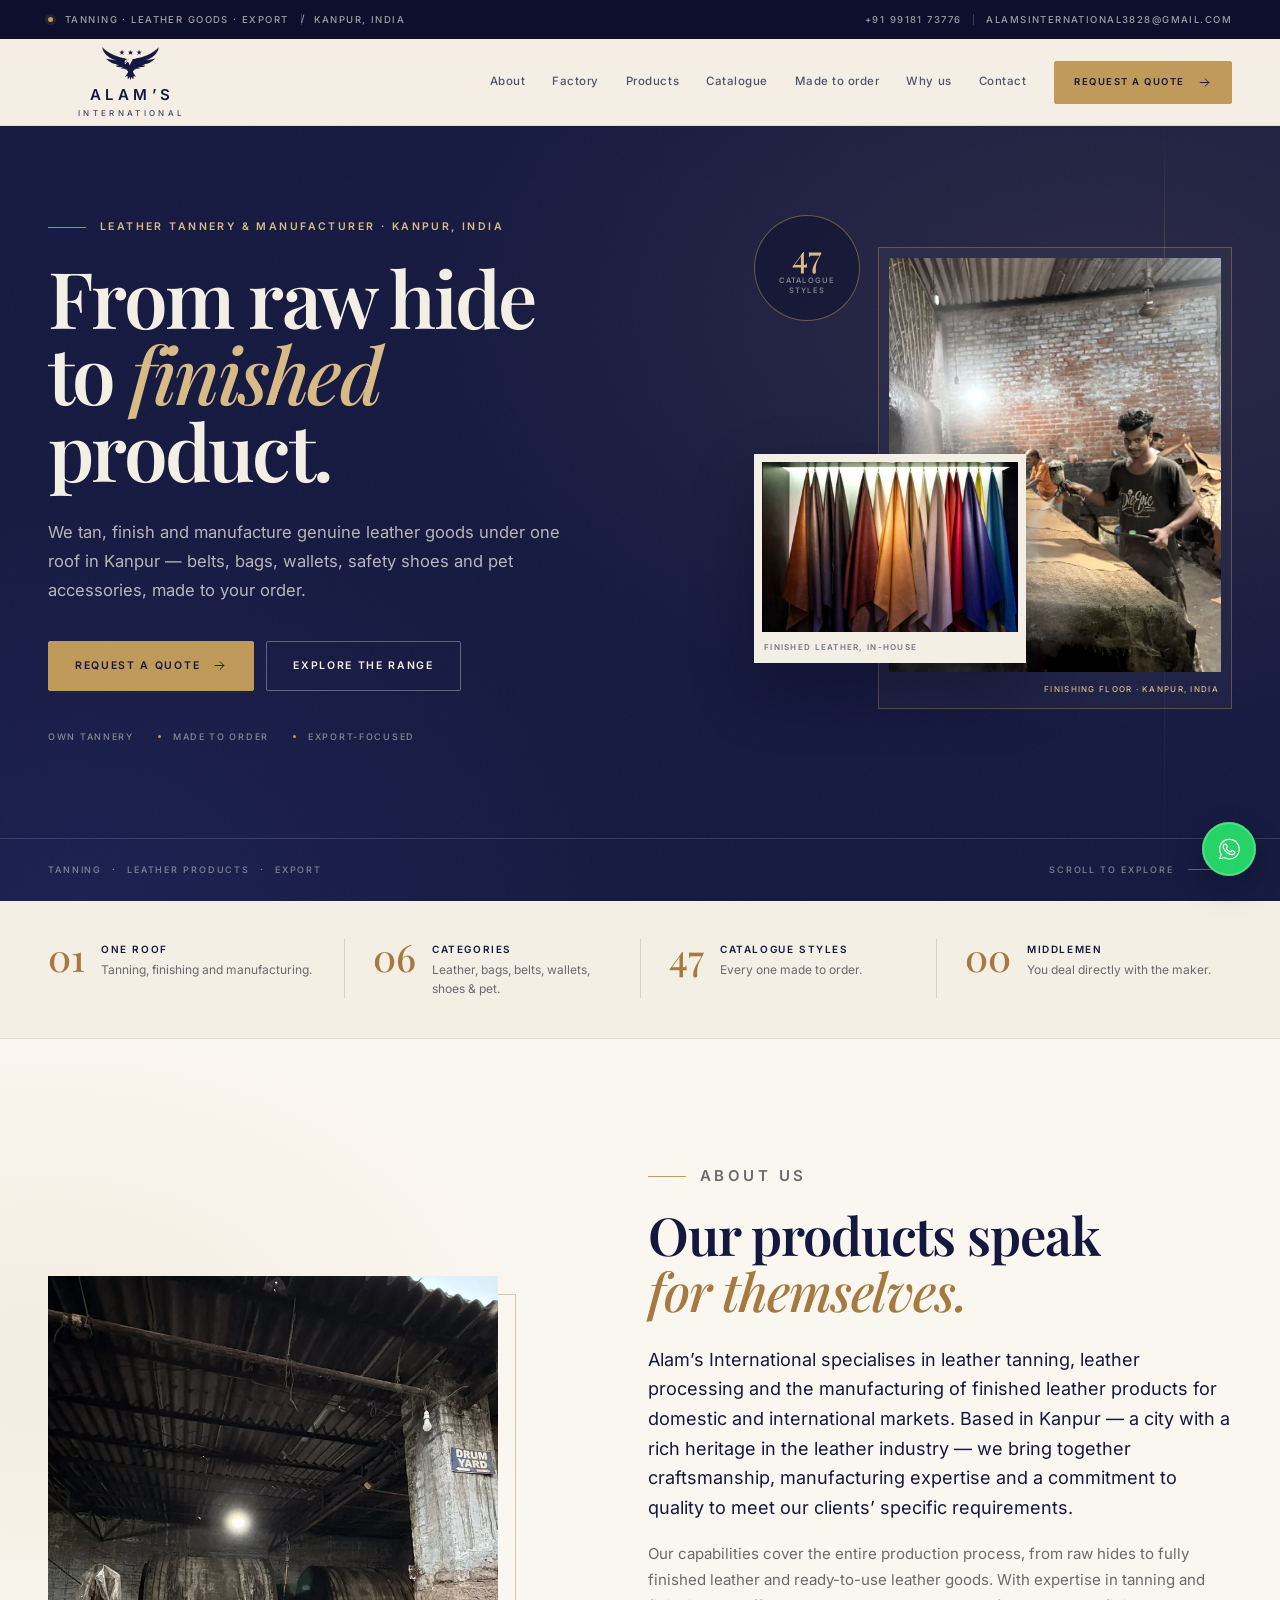
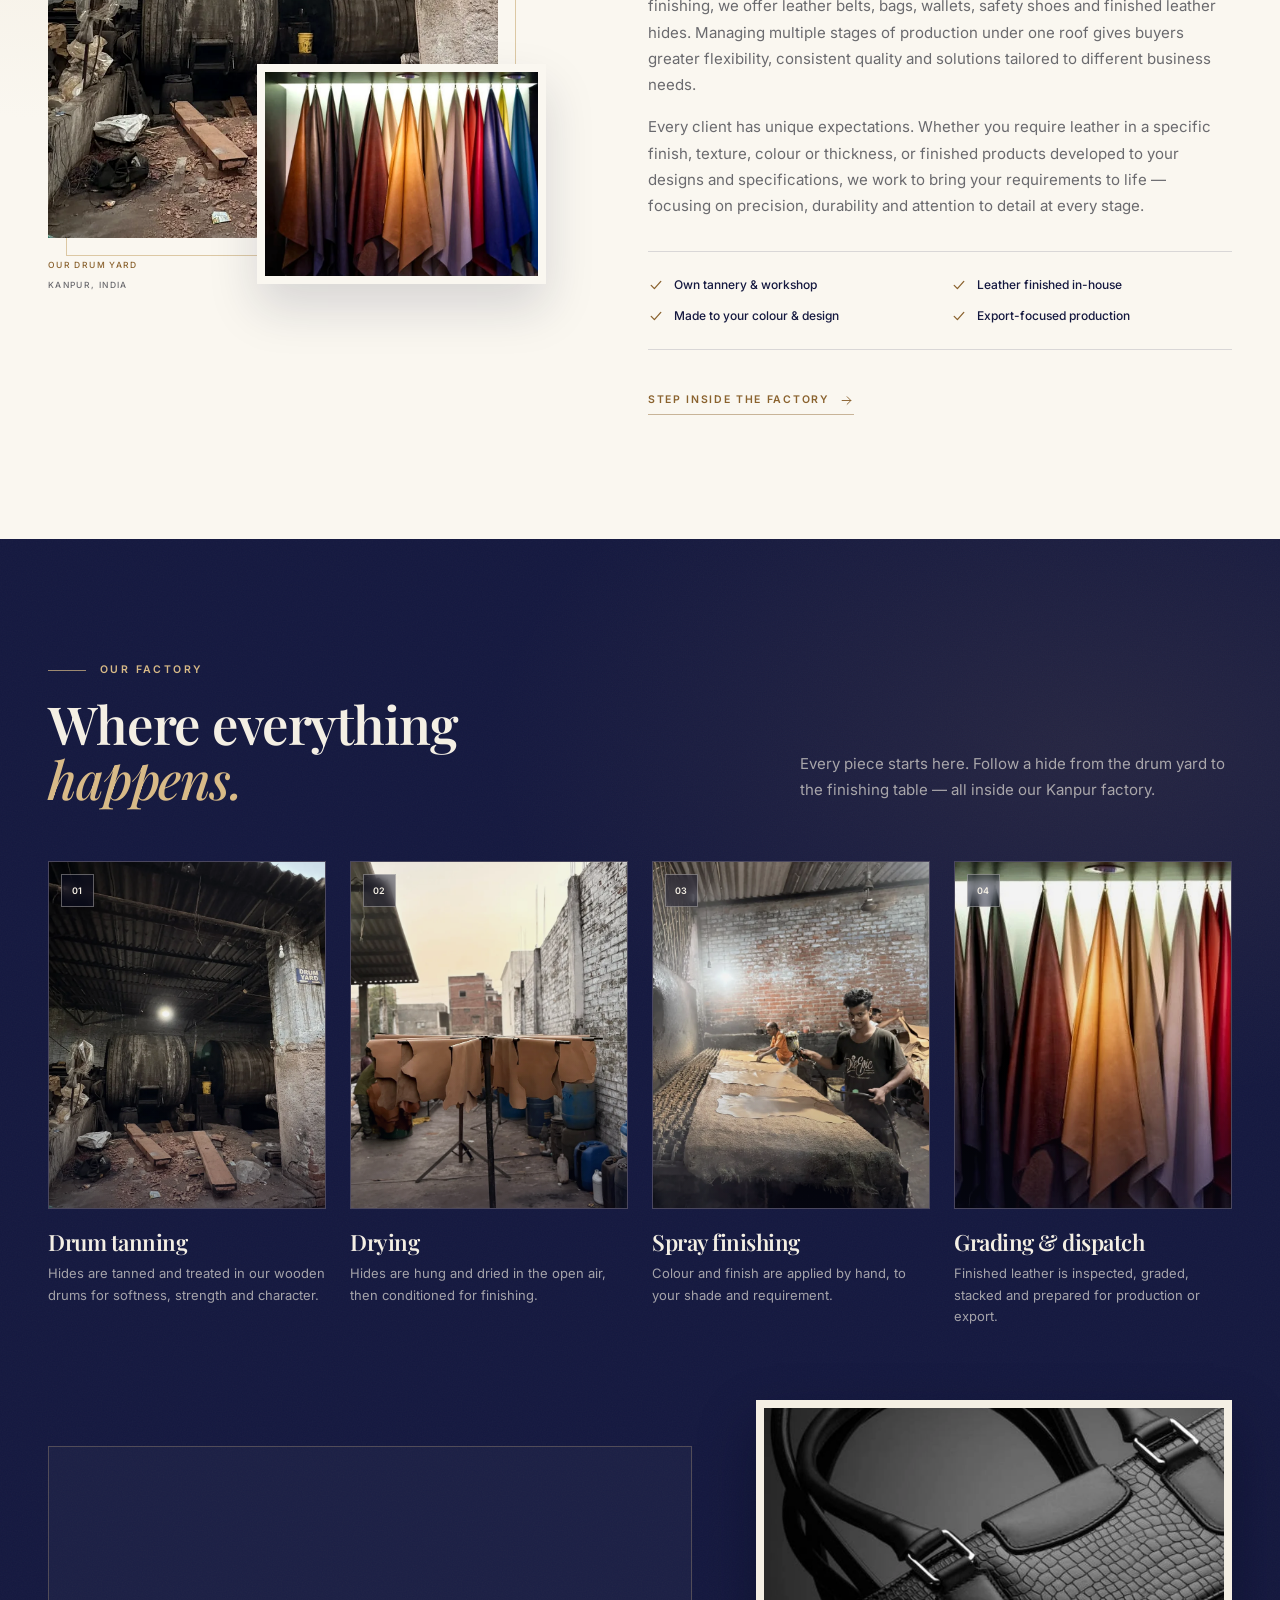
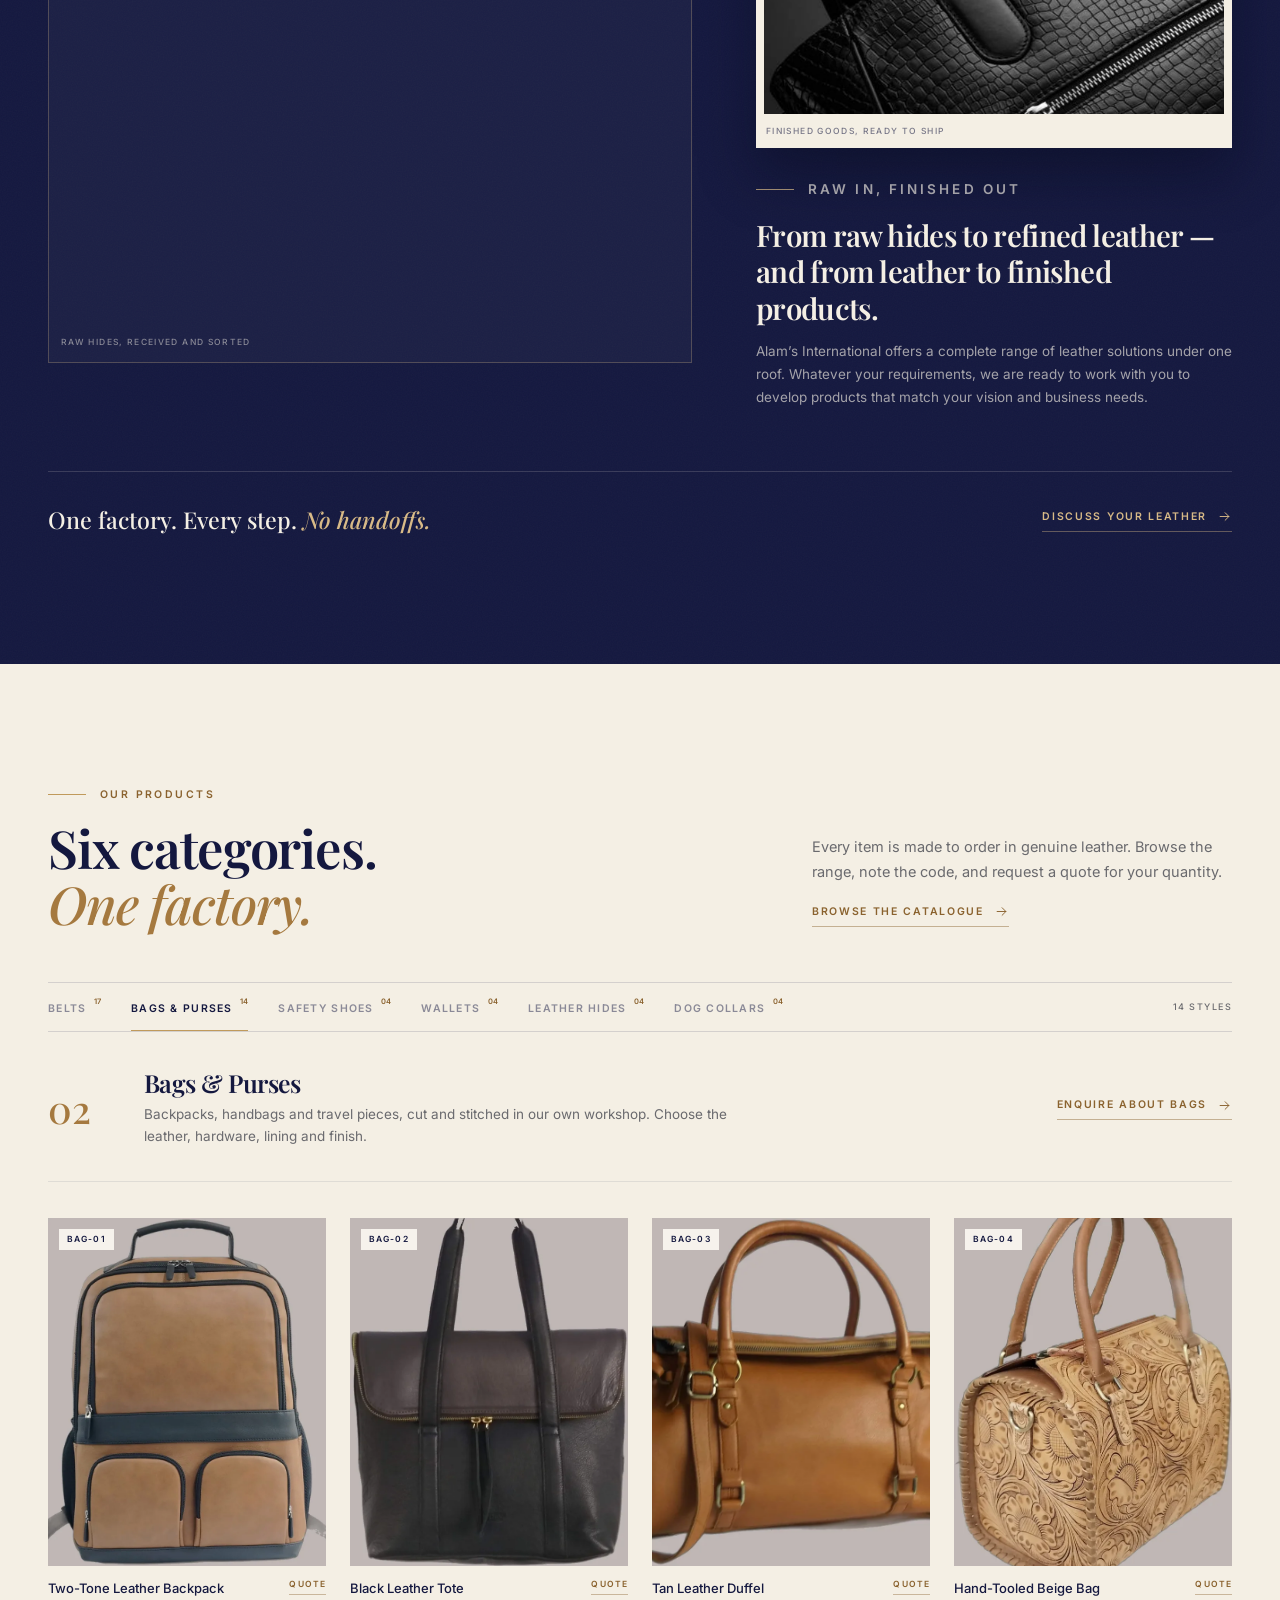
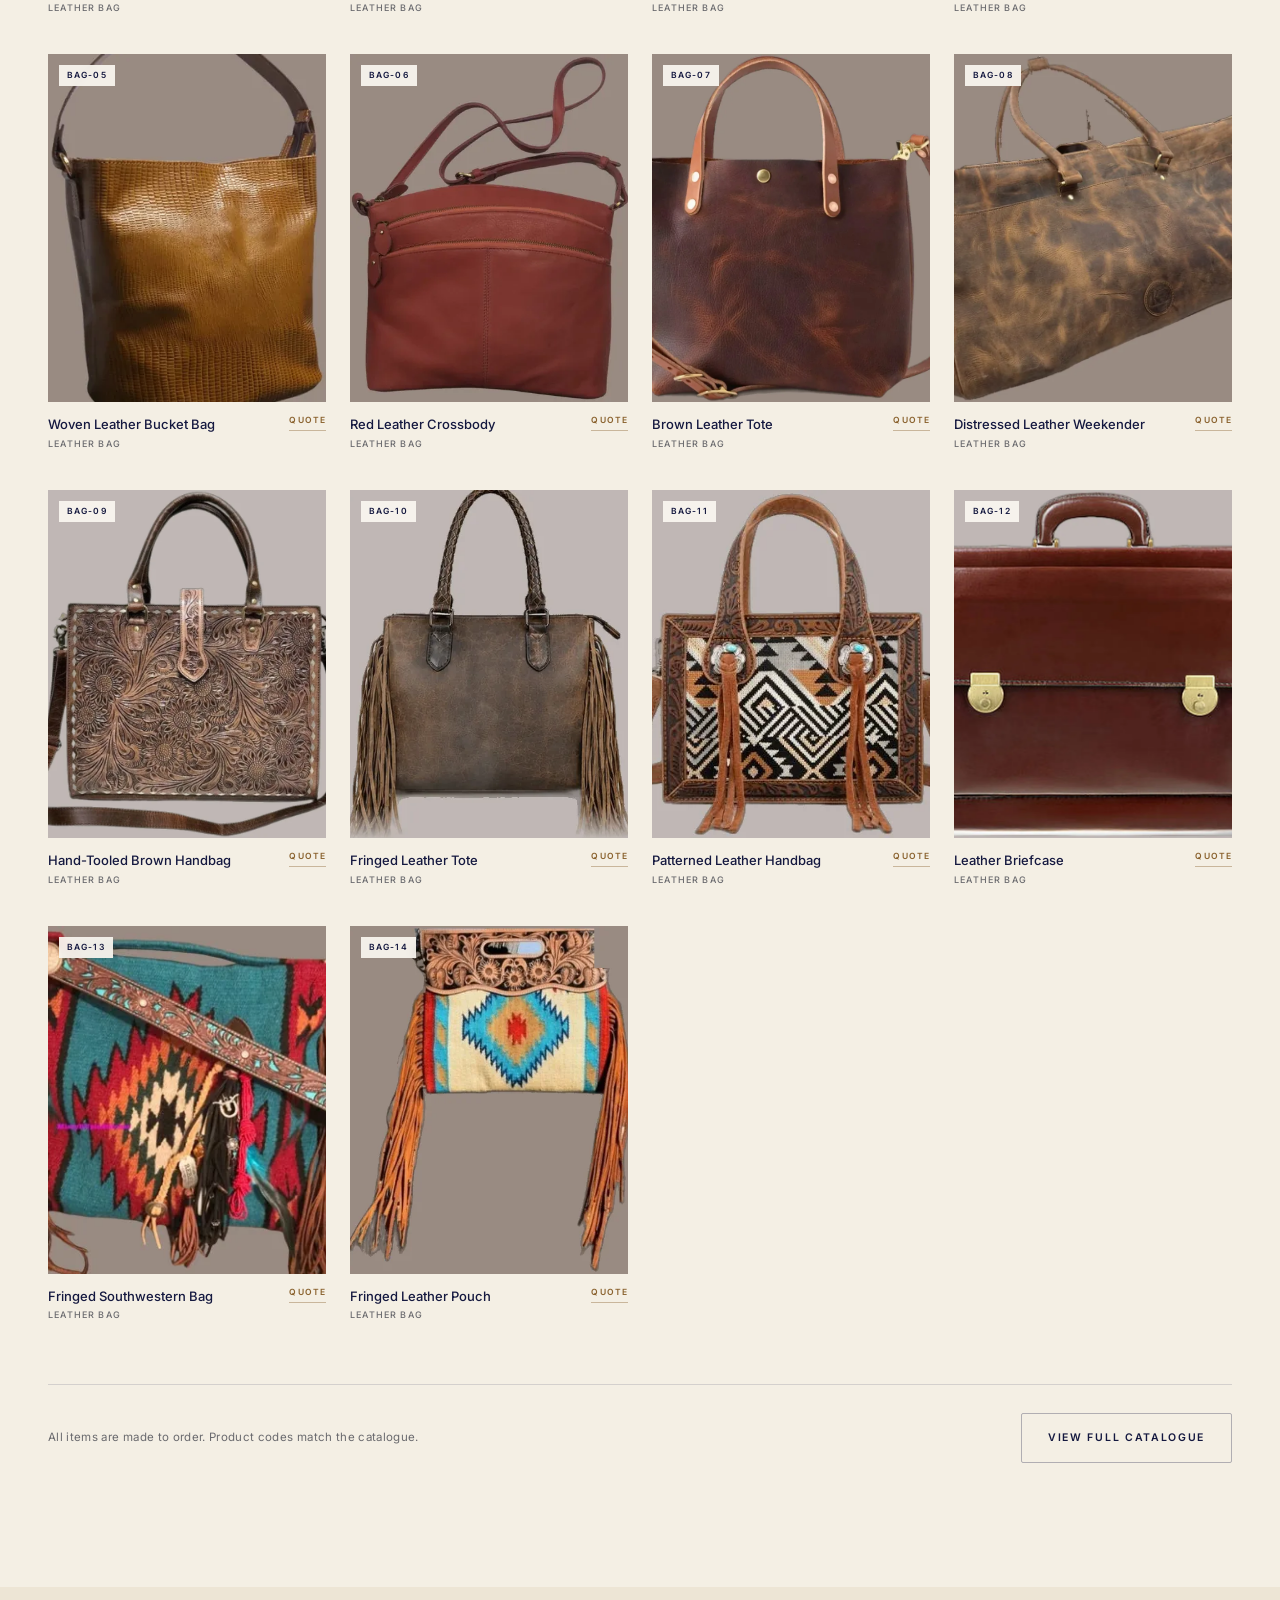
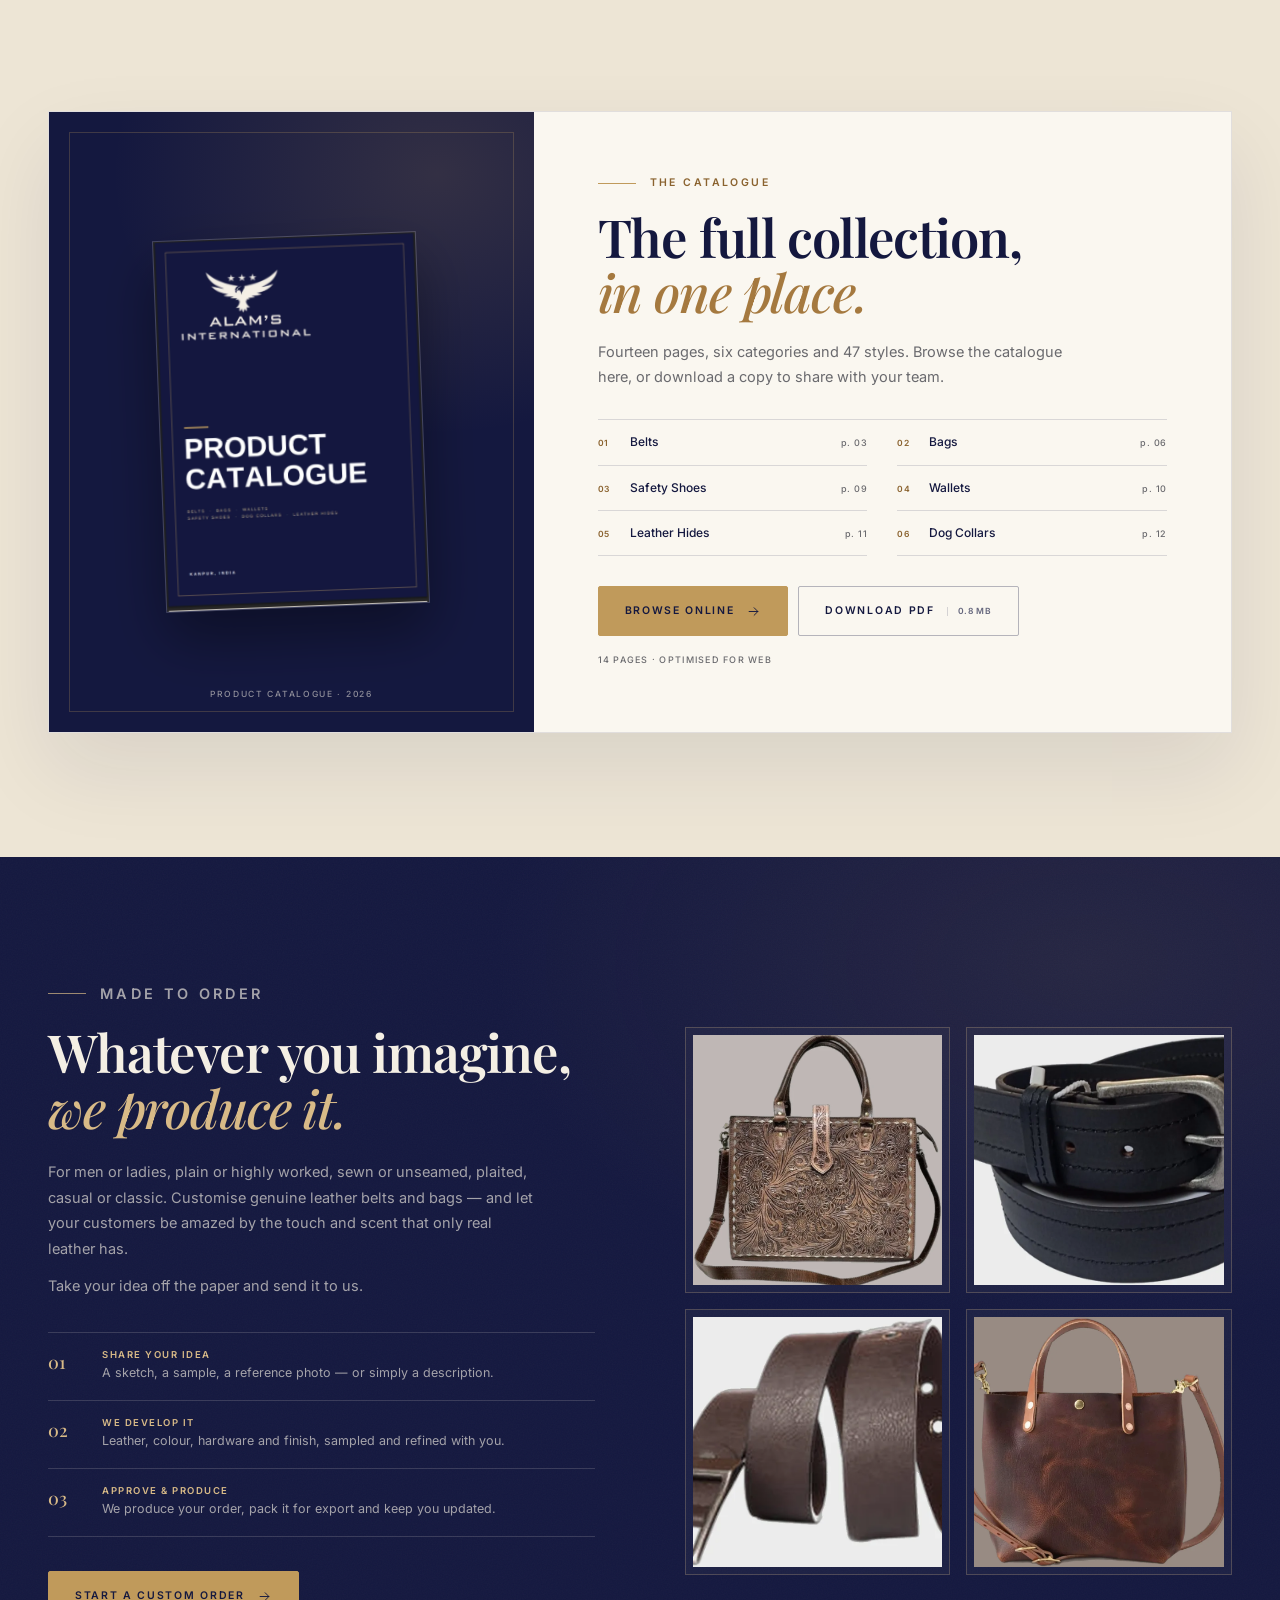
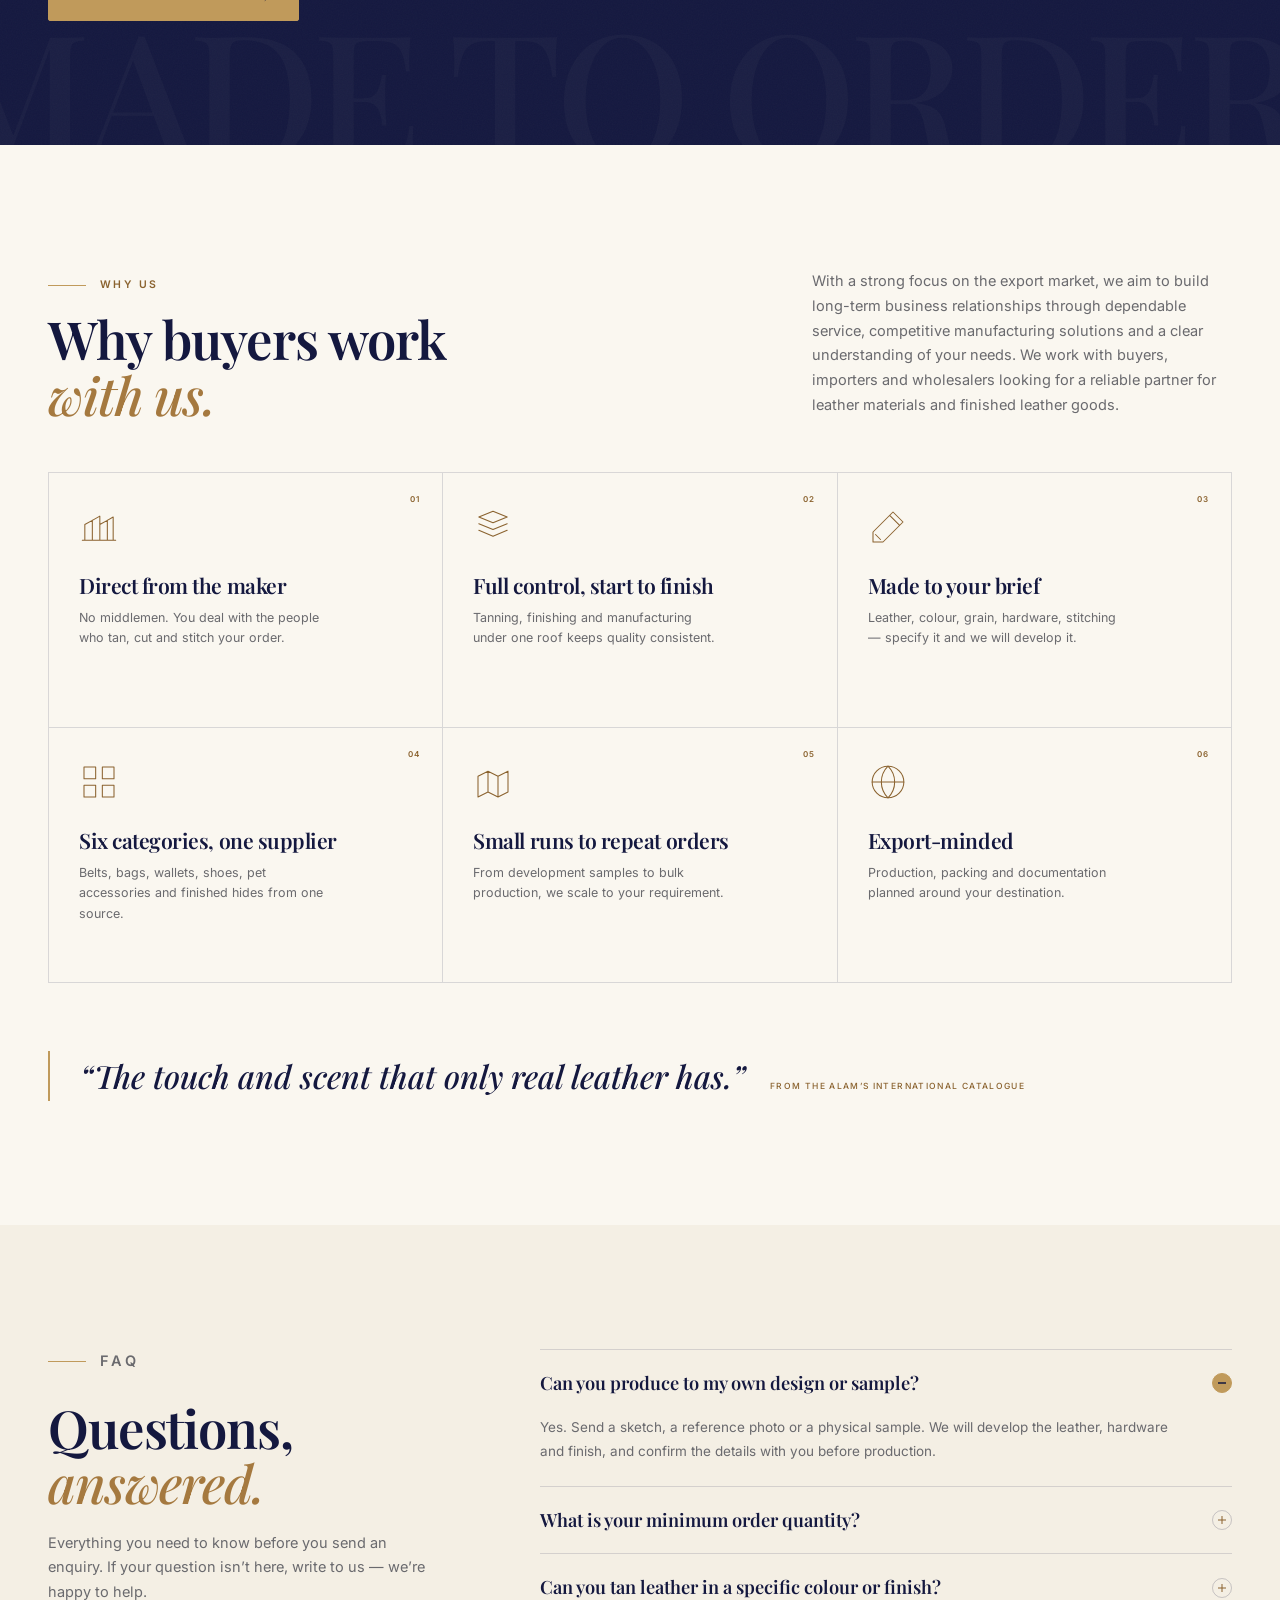
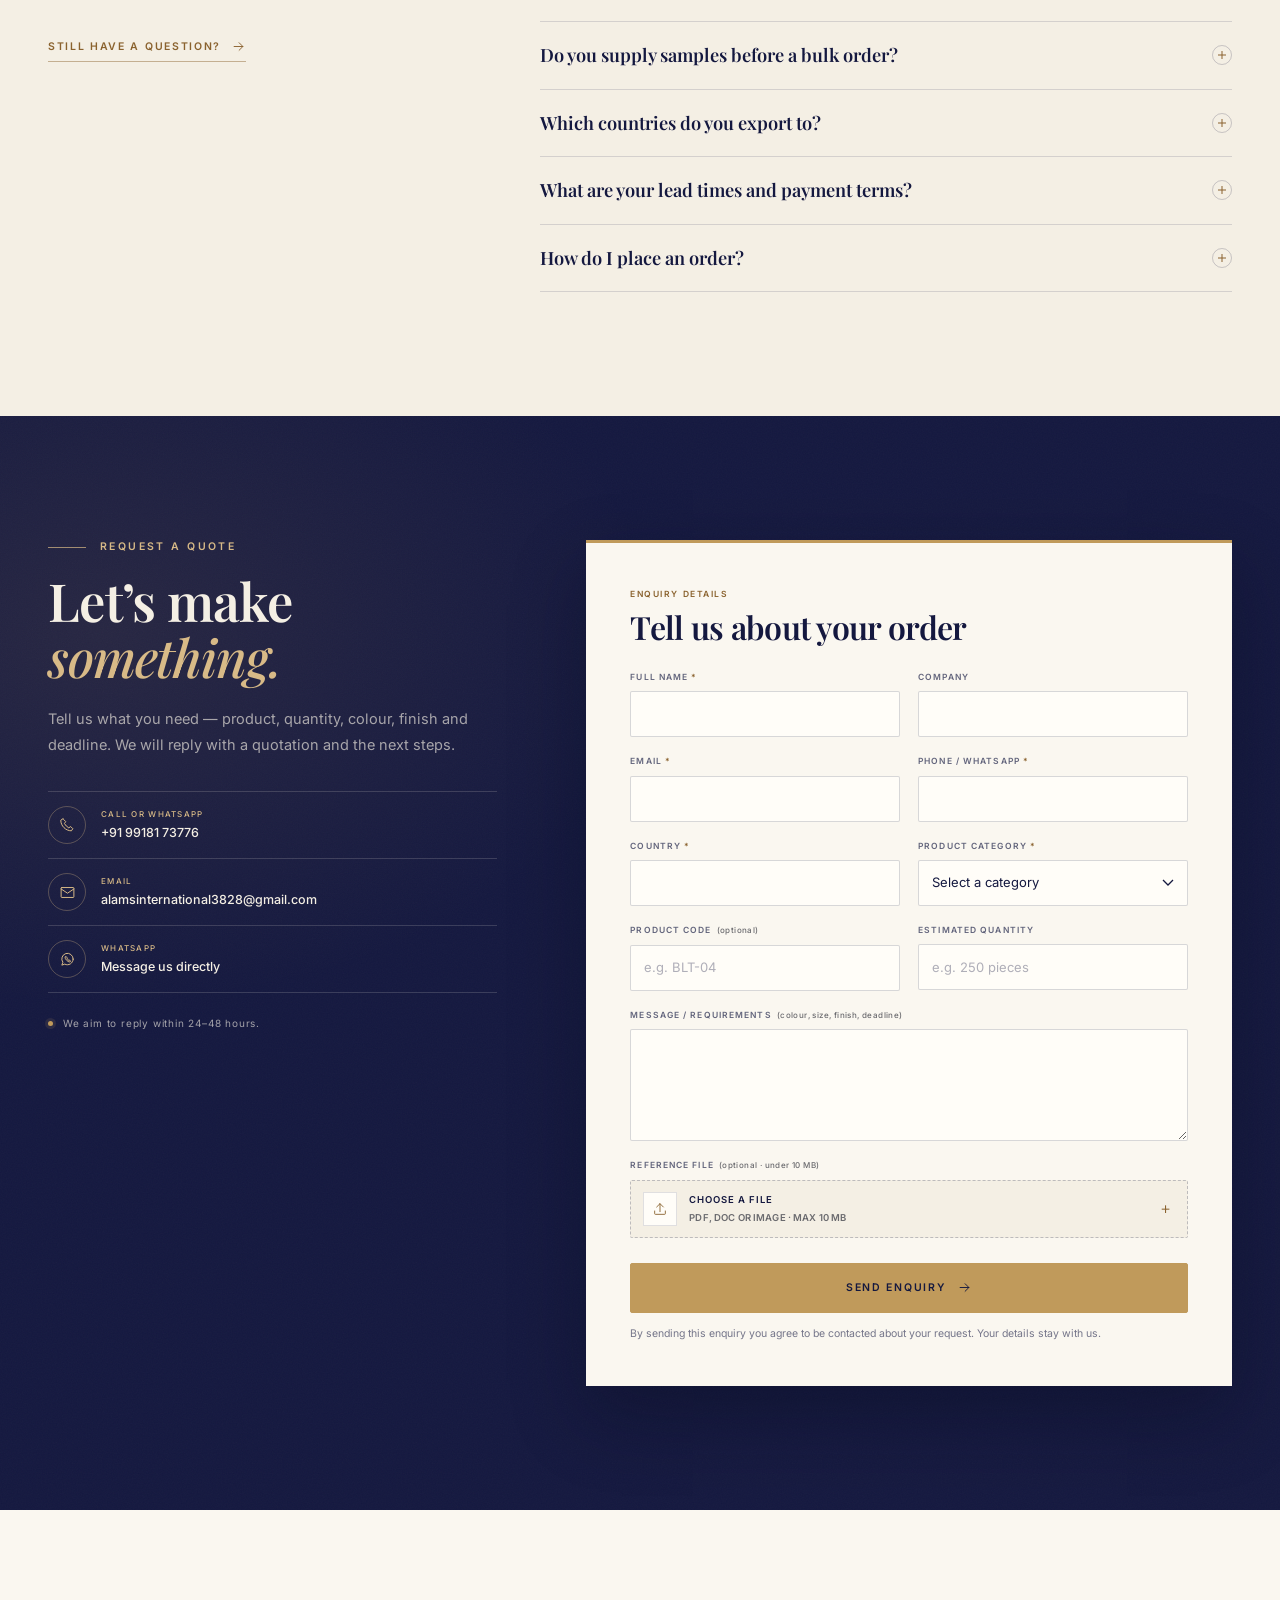
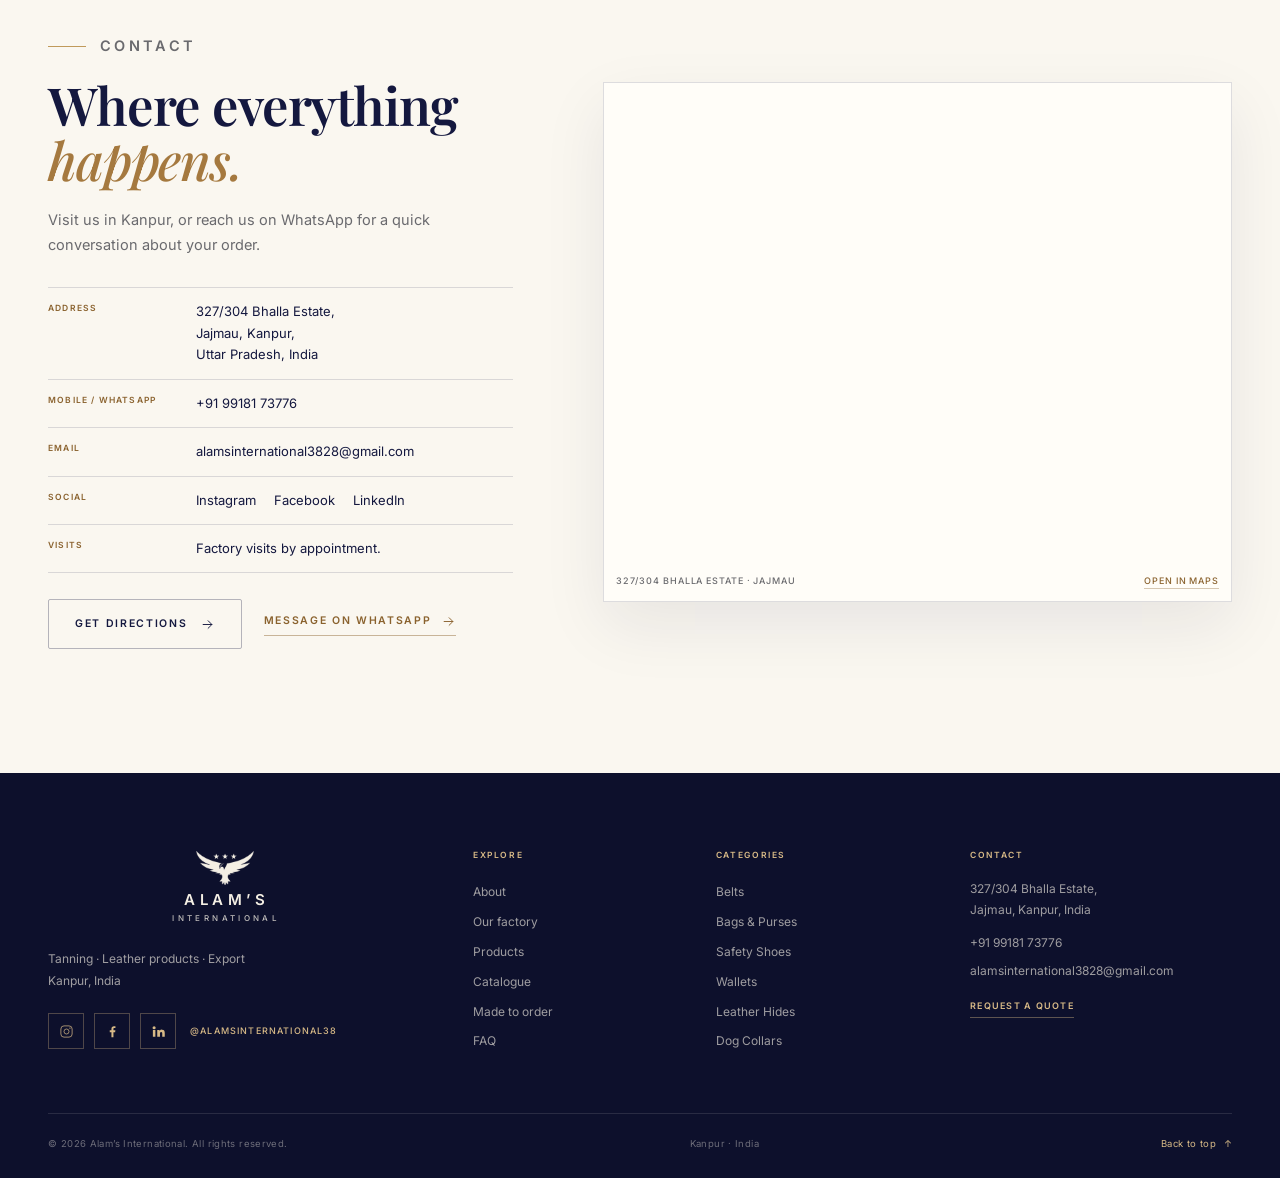
==== index.html @ 5b56ade5 "first commit" ====
<!DOCTYPE html>
<html lang="en">
<head>
  <meta charset="UTF-8">
  <meta name="viewport" content="width=device-width, initial-scale=1.0">
  <meta name="color-scheme" content="light">
  <meta name="theme-color" content="#14183F">

  <title>Alam’s International | Leather Tannery &amp; Exporter, Kanpur</title>
  <meta name="description" content="Direct-from-factory leather hides, bags, belts, wallets, safety shoes and dog collars. Tanned and made to order in Kanpur, India for the export market.">
  <meta name="robots" content="index, follow">
  <meta name="author" content="Alam’s International">

  <!-- Before launch: make og:image absolute, then add canonical + og:url once the domain is confirmed. -->
  <meta property="og:type" content="website">
  <meta property="og:title" content="Alam’s International | Leather Tannery &amp; Exporter, Kanpur">
  <meta property="og:description" content="From raw hide to finished product. Genuine leather goods, tanned and made to order in Kanpur, India.">
  <meta property="og:image" content="assets/img/og-image.jpg">
  <meta property="og:image:width" content="1200">
  <meta property="og:image:height" content="630">
  <meta property="og:site_name" content="Alam’s International">
  <meta name="twitter:card" content="summary_large_image">

  <link rel="icon" type="image/png" sizes="32x32" href="assets/img/favicon-32.png">
  <link rel="icon" type="image/png" sizes="512x512" href="assets/img/favicon-512.png">
  <link rel="apple-touch-icon" href="assets/img/favicon-180.png">
  <link rel="manifest" href="site.webmanifest">

  <link rel="preload" href="assets/fonts/playfair-display-latin.woff2" as="font" type="font/woff2" crossorigin>
  <link rel="preload" href="assets/fonts/inter-latin.woff2" as="font" type="font/woff2" crossorigin>
  <link rel="stylesheet" href="assets/css/styles.css">

  <script>document.documentElement.classList.add('js');</script>

  <script type="application/ld+json">
  {
    "@context": "https://schema.org",
    "@type": "LocalBusiness",
    "name": "Alam’s International",
    "description": "Leather tannery and manufacturer of finished leather goods in Kanpur, India. Belts, bags, wallets, safety shoes, dog collars and leather hides, made to order for the export market.",
    "email": "alamsinternational3828@gmail.com",
    "telephone": "+91-9918173776",
    "address": {
      "@type": "PostalAddress",
      "streetAddress": "327/304 Bhalla Estate, Jajmau",
      "addressLocality": "Kanpur",
      "addressRegion": "Uttar Pradesh",
      "addressCountry": "IN"
    },
    "sameAs": [
      "https://www.instagram.com/alamsinternational38",
      "https://www.facebook.com/share/1DSDqo3j2N/",
      "https://www.linkedin.com/in/alam%E2%80%99s-international-46580b386"
    ],
    "priceRange": "$$"
  }
  </script>
</head>
<body>
  <a class="skip-link" href="#main">Skip to content</a>

  <div class="topbar">
    <div class="container topbar-inner">
      <p class="topbar-note"><span class="status-dot" aria-hidden="true"></span> Tanning · Leather goods · Export <span class="topbar-sep">/</span> Kanpur, India</p>
      <div class="topbar-links">
        <a href="tel:+919918173776">+91 99181 73776</a>
        <span class="topbar-sep" aria-hidden="true"></span>
        <a href="mailto:alamsinternational3828@gmail.com">alamsinternational3828@gmail.com</a>
      </div>
    </div>
  </div>

  <header class="site-header" id="site-header">
    <div class="container header-inner">
      <a class="brand" href="#home" aria-label="Alam’s International — home">
        <span class="brand-lockup">
          <span class="brand-eagle" aria-hidden="true"></span>
          <span class="brand-name">Alam’s</span>
          <span class="brand-sub">International</span>
        </span>
      </a>

      <nav class="primary-nav" aria-label="Primary">
        <a href="#about" data-nav="about">About</a>
        <a href="#factory" data-nav="factory">Factory</a>
        <a href="#products" data-nav="products">Products</a>
        <a href="#catalogue" data-nav="catalogue">Catalogue</a>
        <a href="#made-to-order" data-nav="made-to-order">Made to order</a>
        <a href="#why-us" data-nav="why-us">Why us</a>
        <a href="#contact" data-nav="contact">Contact</a>
      </nav>

      <div class="header-actions">
        <a class="btn btn-gold header-cta" href="#quote">
          Request a quote
          <svg viewBox="0 0 24 24" aria-hidden="true"><path d="M5 12h14M13 6l6 6-6 6"/></svg>
        </a>
        <button class="nav-toggle" id="nav-toggle" type="button" aria-label="Open menu" aria-expanded="false" aria-controls="mobile-menu">
          <span></span><span></span>
        </button>
      </div>
    </div>
  </header>

  <div class="mobile-menu" id="mobile-menu" aria-hidden="true" inert>
    <div class="mobile-menu-head">
      <a href="#home" class="mobile-brand" aria-label="Alam’s International — home">
        <span class="brand-lockup brand-lockup--light">
          <span class="brand-eagle" aria-hidden="true"></span>
          <span class="brand-name">Alam’s</span>
          <span class="brand-sub">International</span>
        </span>
      </a>
      <button class="mobile-close" id="mobile-close" type="button" aria-label="Close menu">
        <span></span><span></span>
      </button>
    </div>

    <nav class="mobile-nav" aria-label="Mobile">
      <a href="#about"><span>01</span>About</a>
      <a href="#factory"><span>02</span>Our factory</a>
      <a href="#products"><span>03</span>Products</a>
      <a href="#catalogue"><span>04</span>Catalogue</a>
      <a href="#made-to-order"><span>05</span>Made to order</a>
      <a href="#why-us"><span>06</span>Why us</a>
      <a href="#faq"><span>07</span>FAQ</a>
      <a href="#contact"><span>08</span>Contact</a>
    </nav>

    <div class="mobile-menu-foot">
      <a class="btn btn-gold" href="#quote">Request a quote
        <svg viewBox="0 0 24 24" aria-hidden="true"><path d="M5 12h14M13 6l6 6-6 6"/></svg>
      </a>
      <div class="mobile-contact">
        <a href="tel:+919918173776">+91 99181 73776</a>
        <a href="mailto:alamsinternational3828@gmail.com">alamsinternational3828@gmail.com</a>
        <div class="mobile-socials">
          <a href="https://www.instagram.com/alamsinternational38" target="_blank" rel="noopener" aria-label="Instagram">
            <svg viewBox="0 0 24 24" aria-hidden="true"><rect x="3" y="3" width="18" height="18" rx="5"/><circle cx="12" cy="12" r="4"/><circle cx="17.5" cy="6.5" r="1" fill="currentColor" stroke="none"/></svg>
          </a>
          <a href="https://www.facebook.com/share/1DSDqo3j2N/" target="_blank" rel="noopener" aria-label="Facebook">
            <svg viewBox="0 0 24 24" aria-hidden="true"><path d="M13.5 21v-8h2.7l.4-3.1h-3.1V7.9c0-.9.25-1.5 1.55-1.5h1.65V3.63A22 22 0 0 0 14.3 3.5c-2.4 0-4 1.45-4 4.12V9.9H7.6V13h2.7v8z"/></svg>
          </a>
          <a href="https://www.linkedin.com/in/alam%E2%80%99s-international-46580b386" target="_blank" rel="noopener" aria-label="LinkedIn">
            <svg viewBox="0 0 24 24" aria-hidden="true"><path d="M4.98 3.5a2.5 2.5 0 11-.01 5 2.5 2.5 0 01.01-5zM3 9.5h4v11H3zM10 9.5h3.8v1.5h.05a4.2 4.2 0 013.75-2c4 0 4.4 2.5 4.4 5.8v5.7h-4v-5.05c0-1.2-.02-2.75-1.7-2.75-1.7 0-1.95 1.3-1.95 2.65v5.15H10z"/></svg>
          </a>
        </div>
      </div>
    </div>
  </div>

  <main id="main">
    <!-- Hero -->
    <section class="hero" id="home">
      <div class="container hero-grid">
        <div class="hero-content">
          <p class="eyebrow eyebrow--light">Leather tannery &amp; manufacturer · Kanpur, India</p>
          <h1 class="hero-title">From raw hide<br>to <em>finished</em><br>product.</h1>
          <p class="hero-text">We tan, finish and manufacture genuine leather goods under one roof in Kanpur — belts, bags, wallets, safety shoes and pet accessories, made to your order.</p>
          <div class="hero-actions">
            <a class="btn btn-gold" href="#quote">
              Request a quote
              <svg viewBox="0 0 24 24" aria-hidden="true"><path d="M5 12h14M13 6l6 6-6 6"/></svg>
            </a>
            <a class="btn btn-ghost" href="#products">Explore the range</a>
          </div>
          <p class="hero-meta"><span>Own tannery</span><span>Made to order</span><span>Export-focused</span></p>
        </div>

        <div class="hero-visual">
          <figure class="hero-shot hero-shot--main">
            <div class="hero-shot-frame">
              <img src="assets/img/factory-finishing-1200.webp"
                   srcset="assets/img/factory-finishing-800.webp 800w, assets/img/factory-finishing-1200.webp 1200w"
                   sizes="(max-width: 1024px) 76vw, 390px"
                   width="1200" height="1600"
                   alt="A worker hand-spraying finish onto leather hides in the Alam’s International factory in Kanpur"
                   fetchpriority="high">
            </div>
            <figcaption>Finishing floor · Kanpur, India</figcaption>
          </figure>

          <figure class="hero-shot hero-shot--inset">
            <img src="assets/img/factory-hides-card.webp" width="800" height="560"
                 alt="Finished leather hides in tan, brown, red and blue hanging in the tannery"
                 fetchpriority="high">
            <figcaption>Finished leather, in-house</figcaption>
          </figure>

          <div class="hero-mark" aria-hidden="true">
            <span>47</span>
            <small>Catalogue<br>styles</small>
          </div>
        </div>
      </div>

      <div class="hero-foot">
        <div class="container hero-foot-inner">
          <p>Tanning <span>·</span> Leather products <span>·</span> Export</p>
          <a class="scroll-cue" href="#about">Scroll to explore <span class="scroll-line" aria-hidden="true"></span></a>
        </div>
      </div>
    </section>

    <!-- At a glance -->
    <section class="stats" aria-label="Alam’s International at a glance">
      <div class="container">
        <div class="stats-grid">
          <div class="stat" data-reveal>
            <span class="stat-num">01</span>
            <div>
              <h3>One roof</h3>
              <p>Tanning, finishing and manufacturing.</p>
            </div>
          </div>
          <div class="stat" data-reveal style="--delay: 80ms">
            <span class="stat-num">06</span>
            <div>
              <h3>Categories</h3>
              <p>Leather, bags, belts, wallets, shoes &amp; pet.</p>
            </div>
          </div>
          <div class="stat" data-reveal style="--delay: 160ms">
            <span class="stat-num">47</span>
            <div>
              <h3>Catalogue styles</h3>
              <p>Every one made to order.</p>
            </div>
          </div>
          <div class="stat" data-reveal style="--delay: 240ms">
            <span class="stat-num">00</span>
            <div>
              <h3>Middlemen</h3>
              <p>You deal directly with the maker.</p>
            </div>
          </div>
        </div>
      </div>
    </section>

    <!-- About -->
    <section class="section about" id="about">
      <div class="container about-grid">
        <div class="about-media" data-reveal>
          <figure class="about-main">
            <img src="assets/img/factory-drums-1200.webp"
                 srcset="assets/img/factory-drums-800.webp 800w, assets/img/factory-drums-1200.webp 1200w"
                 sizes="(max-width: 900px) 90vw, 520px"
                 width="1200" height="1600"
                 alt="The wooden tanning drums in the drum yard at Alam’s International, Kanpur"
                 loading="lazy" decoding="async">
          </figure>
          <figure class="about-inset">
            <img src="assets/img/factory-hides-card.webp" width="800" height="560"
                 alt="A row of finished leather hides in warm tan, brown, red and blue"
                 loading="lazy" decoding="async">
          </figure>
          <p class="about-caption"><span>Our drum yard</span><span>Kanpur, India</span></p>
        </div>

        <div class="about-copy" data-reveal>
          <p class="eyebrow">About us</p>
          <h2>Our products speak<br><em>for themselves.</em></h2>
          <p class="lead">Alam’s International specialises in leather tanning, leather processing and the manufacturing of finished leather products for domestic and international markets. Based in Kanpur — a city with a rich heritage in the leather industry — we bring together craftsmanship, manufacturing expertise and a commitment to quality to meet our clients’ specific requirements.</p>
          <p>Our capabilities cover the entire production process, from raw hides to fully finished leather and ready-to-use leather goods. With expertise in tanning and finishing, we offer leather belts, bags, wallets, safety shoes and finished leather hides. Managing multiple stages of production under one roof gives buyers greater flexibility, consistent quality and solutions tailored to different business needs.</p>
          <p>Every client has unique expectations. Whether you require leather in a specific finish, texture, colour or thickness, or finished products developed to your designs and specifications, we work to bring your requirements to life — focusing on precision, durability and attention to detail at every stage.</p>

          <ul class="check-list">
            <li><svg viewBox="0 0 20 20" aria-hidden="true"><path d="M4 10.5l4 4 8-9"/></svg>Own tannery &amp; workshop</li>
            <li><svg viewBox="0 0 20 20" aria-hidden="true"><path d="M4 10.5l4 4 8-9"/></svg>Leather finished in-house</li>
            <li><svg viewBox="0 0 20 20" aria-hidden="true"><path d="M4 10.5l4 4 8-9"/></svg>Made to your colour &amp; design</li>
            <li><svg viewBox="0 0 20 20" aria-hidden="true"><path d="M4 10.5l4 4 8-9"/></svg>Export-focused production</li>
          </ul>

          <a class="text-link" href="#factory">Step inside the factory
            <svg viewBox="0 0 24 24" aria-hidden="true"><path d="M5 12h14M13 6l6 6-6 6"/></svg>
          </a>
        </div>
      </div>
    </section>

    <!-- Factory -->
    <section class="section section--dark factory" id="factory">
      <div class="container">
        <div class="section-head section-head--dark">
          <div>
            <p class="eyebrow eyebrow--light">Our factory</p>
            <h2>Where everything <em>happens.</em></h2>
          </div>
          <p class="section-intro">Every piece starts here. Follow a hide from the drum yard to the finishing table — all inside our Kanpur factory.</p>
        </div>

        <div class="factory-grid">
          <article class="factory-step" data-reveal>
            <div class="step-media">
              <img src="assets/img/factory-drums-1200.webp"
                   srcset="assets/img/factory-drums-800.webp 800w, assets/img/factory-drums-1200.webp 1200w"
                   sizes="(max-width: 560px) 90vw, (max-width: 900px) 44vw, 290px"
                   width="1200" height="1600"
                   alt="Two large wooden tanning drums under a corrugated roof at the drum yard"
                   loading="lazy" decoding="async">
              <span class="step-num">01</span>
            </div>
            <h3>Drum tanning</h3>
            <p>Hides are tanned and treated in our wooden drums for softness, strength and character.</p>
          </article>

          <article class="factory-step" data-reveal style="--delay: 90ms">
            <div class="step-media">
              <img src="assets/img/factory-drying-1200.webp"
                   srcset="assets/img/factory-drying-800.webp 800w, assets/img/factory-drying-1200.webp 1200w"
                   sizes="(max-width: 560px) 90vw, (max-width: 900px) 44vw, 290px"
                   width="1200" height="1600"
                   alt="Leather hides hanging to dry on a rotating rack in the open air"
                   loading="lazy" decoding="async">
              <span class="step-num">02</span>
            </div>
            <h3>Drying</h3>
            <p>Hides are hung and dried in the open air, then conditioned for finishing.</p>
          </article>

          <article class="factory-step" data-reveal style="--delay: 180ms">
            <div class="step-media">
              <img src="assets/img/factory-finishing-1200.webp"
                   srcset="assets/img/factory-finishing-800.webp 800w, assets/img/factory-finishing-1200.webp 1200w"
                   sizes="(max-width: 560px) 90vw, (max-width: 900px) 44vw, 290px"
                   width="1200" height="1600"
                   alt="Worker spraying colour and finish onto a leather hide by hand"
                   loading="lazy" decoding="async">
              <span class="step-num">03</span>
            </div>
            <h3>Spray finishing</h3>
            <p>Colour and finish are applied by hand, to your shade and requirement.</p>
          </article>

          <article class="factory-step" data-reveal style="--delay: 270ms">
            <div class="step-media">
              <img src="assets/img/factory-hides-card.webp"
                   width="800" height="560"
                   alt="Finished leather in green, tan, red and blue, graded and ready for production"
                   loading="lazy" decoding="async">
              <span class="step-num">04</span>
            </div>
            <h3>Grading &amp; dispatch</h3>
            <p>Finished leather is inspected, graded, stacked and prepared for production or export.</p>
          </article>
        </div>

        <div class="factory-band" data-reveal>
          <figure class="factory-band__media">
            <img src="assets/img/factory-raw-material-1200.webp"
                 srcset="assets/img/factory-raw-material-800.webp 800w, assets/img/factory-raw-material-1200.webp 1200w"
                 sizes="(max-width: 900px) 90vw, 620px"
                 width="1200" height="900"
                 alt="A pallet of raw leather hides stacked and wrapped in the store at Alam&#8217;s International, Kanpur"
                 loading="lazy" decoding="async">
            <figcaption>Raw hides, received and sorted</figcaption>
          </figure>

          <div class="factory-band__side">
            <figure class="factory-band__product">
              <img src="assets/img/hero-product-1200.webp"
                   width="1200" height="800"
                   alt="A black woven-leather handbag with polished silver buckles, finished by Alam&#8217;s International"
                   loading="lazy" decoding="async">
              <figcaption>Finished goods, ready to ship</figcaption>
            </figure>

            <div class="factory-band__copy">
              <p class="eyebrow eyebrow--light">Raw in, finished out</p>
              <h3>From raw hides to refined leather &#8212; and from leather to finished products.</h3>
              <p>Alam&#8217;s International offers a complete range of leather solutions under one roof. Whatever your requirements, we are ready to work with you to develop products that match your vision and business needs.</p>
            </div>
          </div>
        </div>

        <div class="factory-foot" data-reveal>
          <p class="factory-line">One factory. Every step. <em>No handoffs.</em></p>
          <a class="text-link text-link--light" href="#quote">Discuss your leather
            <svg viewBox="0 0 24 24" aria-hidden="true"><path d="M5 12h14M13 6l6 6-6 6"/></svg>
          </a>
        </div>
      </div>
    </section>

    <!-- Products -->
    <section class="section products" id="products">
      <div class="container">
        <div class="section-head section-head--split">
          <div>
            <p class="eyebrow">Our products</p>
            <h2>Six categories.<br><em>One factory.</em></h2>
          </div>
          <div class="section-aside">
            <p>Every item is made to order in genuine leather. Browse the range, note the code, and request a quote for your quantity.</p>
            <a class="text-link" href="#catalogue">Browse the catalogue
              <svg viewBox="0 0 24 24" aria-hidden="true"><path d="M5 12h14M13 6l6 6-6 6"/></svg>
            </a>
          </div>
        </div>

        <div class="product-toolbar">
          <div class="product-tabs" role="tablist" aria-label="Product categories">
            <button class="product-tab" type="button" role="tab" aria-selected="false" data-cat="belts">Belts <sup>17</sup></button>
            <button class="product-tab is-active" type="button" role="tab" aria-selected="true" data-cat="bags">Bags &amp; Purses <sup>14</sup></button>
            <button class="product-tab" type="button" role="tab" aria-selected="false" data-cat="shoes">Safety Shoes <sup>04</sup></button>
            <button class="product-tab" type="button" role="tab" aria-selected="false" data-cat="wallets">Wallets <sup>04</sup></button>
            <button class="product-tab" type="button" role="tab" aria-selected="false" data-cat="hides">Leather Hides <sup>04</sup></button>
            <button class="product-tab" type="button" role="tab" aria-selected="false" data-cat="dogs">Dog Collars <sup>04</sup></button>
          </div>
          <p class="product-count"><span id="product-count">14</span> styles</p>
        </div>

        <div class="category-intro" id="category-intro">
          <span class="cat-index" id="cat-index">02</span>
          <div class="cat-copy">
            <h3 id="cat-title">Bags &amp; Purses</h3>
            <p id="cat-desc">Backpacks, handbags and travel pieces, cut and stitched in our own workshop. Choose the leather, hardware, lining and finish.</p>
          </div>
          <button class="text-link cat-link" type="button" id="cat-link" data-cat-quote="bags"><span id="cat-link-label">Enquire about bags</span>
            <svg viewBox="0 0 24 24" aria-hidden="true"><path d="M5 12h14M13 6l6 6-6 6"/></svg>
          </button>
        </div>

        <div class="product-grid" id="product-grid" data-cat="bags" role="tabpanel" aria-live="polite"></div>

        <noscript>
          <p class="noscript-note">Our product gallery needs JavaScript. You can still browse every style in the <a href="assets/catalogue/alam-international-catalogue.pdf">PDF catalogue</a>, or <a href="#quote">send us an enquiry</a>.</p>
        </noscript>

        <div class="products-foot">
          <p>All items are made to order. Product codes match the catalogue.</p>
          <a class="btn btn-outline" href="#catalogue">View full catalogue</a>
        </div>
      </div>
    </section>

    <!-- Catalogue -->
    <section class="section catalogue-section" id="catalogue">
      <div class="container">
        <div class="catalogue-card" data-reveal>
          <div class="catalogue-visual">
            <img src="assets/img/catalogue/cover.webp" width="1239" height="1753"
                 alt="Cover of the Alam’s International product catalogue"
                 loading="lazy" decoding="async">
            <p class="catalogue-tag">Product catalogue · 2026</p>
          </div>
          <div class="catalogue-content">
            <p class="eyebrow">The catalogue</p>
            <h2>The full collection,<br><em>in one place.</em></h2>
            <p class="catalogue-lead">Fourteen pages, six categories and 47 styles. Browse the catalogue here, or download a copy to share with your team.</p>

            <div class="catalogue-list">
              <button class="toc-link" type="button" data-goto-cat="belts"><span class="toc-num">01</span><span>Belts</span><span class="toc-page">p. 03</span></button>
              <button class="toc-link" type="button" data-goto-cat="bags"><span class="toc-num">02</span><span>Bags</span><span class="toc-page">p. 06</span></button>
              <button class="toc-link" type="button" data-goto-cat="shoes"><span class="toc-num">03</span><span>Safety Shoes</span><span class="toc-page">p. 09</span></button>
              <button class="toc-link" type="button" data-goto-cat="wallets"><span class="toc-num">04</span><span>Wallets</span><span class="toc-page">p. 10</span></button>
              <button class="toc-link" type="button" data-goto-cat="hides"><span class="toc-num">05</span><span>Leather Hides</span><span class="toc-page">p. 11</span></button>
              <button class="toc-link" type="button" data-goto-cat="dogs"><span class="toc-num">06</span><span>Dog Collars</span><span class="toc-page">p. 12</span></button>
            </div>

            <div class="catalogue-actions">
              <button class="btn btn-gold" type="button" data-open-catalogue>
                Browse online
                <svg viewBox="0 0 24 24" aria-hidden="true"><path d="M5 12h14M13 6l6 6-6 6"/></svg>
              </button>
              <a class="btn btn-outline" href="assets/catalogue/alam-international-catalogue.pdf" download>
                Download PDF
                <span class="btn-meta">0.8 MB</span>
              </a>
            </div>
            <p class="catalogue-note">14 pages · Optimised for web</p>
          </div>
        </div>
      </div>
    </section>

    <!-- Made to order -->
    <section class="section section--dark mto" id="made-to-order">
      <div class="container mto-grid">
        <div class="mto-copy" data-reveal>
          <p class="eyebrow eyebrow--light">Made to order</p>
          <h2>Whatever you imagine, <em>we produce it.</em></h2>
          <p>For men or ladies, plain or highly worked, sewn or unseamed, plaited, casual or classic. Customise genuine leather belts and bags — and let your customers be amazed by the touch and scent that only real leather has.</p>
          <p>Take your idea off the paper and send it to us.</p>

          <div class="mto-steps">
            <div class="mto-step">
              <span>01</span>
              <div><h3>Share your idea</h3><p>A sketch, a sample, a reference photo — or simply a description.</p></div>
            </div>
            <div class="mto-step">
              <span>02</span>
              <div><h3>We develop it</h3><p>Leather, colour, hardware and finish, sampled and refined with you.</p></div>
            </div>
            <div class="mto-step">
              <span>03</span>
              <div><h3>Approve &amp; produce</h3><p>We produce your order, pack it for export and keep you updated.</p></div>
            </div>
          </div>

          <a class="btn btn-gold" href="#quote">Start a custom order
            <svg viewBox="0 0 24 24" aria-hidden="true"><path d="M5 12h14M13 6l6 6-6 6"/></svg>
          </a>
        </div>

        <div class="mto-mosaic" data-reveal>
          <figure class="mto-tile">
            <img src="assets/img/products/bag-09.webp" width="826" height="851" alt="Hand-tooled brown leather handbag, BAG-09" loading="lazy" decoding="async">
          </figure>
          <figure class="mto-tile">
            <img src="assets/img/products/blt-02.webp" width="894" height="622" alt="Black leather belt with a silver buckle, BLT-02" loading="lazy" decoding="async">
          </figure>
          <figure class="mto-tile">
            <img src="assets/img/products/blt-13.webp" width="900" height="541" alt="Dark brown leather belt with a square buckle, BLT-13" loading="lazy" decoding="async">
          </figure>
          <figure class="mto-tile">
            <img src="assets/img/products/bag-07.webp" width="900" height="871" alt="Brown leather tote bag with top handles, BAG-07" loading="lazy" decoding="async">
          </figure>
        </div>
      </div>
    </section>

    <!-- Why us -->
    <section class="section why" id="why-us">
      <div class="container">
        <div class="section-head section-head--split">
          <div>
            <p class="eyebrow">Why us</p>
            <h2>Why buyers work<br><em>with us.</em></h2>
          </div>
          <div class="section-aside">
            <p>With a strong focus on the export market, we aim to build long-term business relationships through dependable service, competitive manufacturing solutions and a clear understanding of your needs. We work with buyers, importers and wholesalers looking for a reliable partner for leather materials and finished leather goods.</p>
          </div>
        </div>

        <div class="why-grid">
          <article class="why-card" data-reveal>
            <span class="why-num">01</span>
            <svg class="why-icon" viewBox="0 0 48 48" aria-hidden="true"><path d="M7 40V21l9-5v24M16 40V16l9-5v29M25 40V21l9-5v24M34 40V16l7-4v28M4 40h40"/></svg>
            <h3>Direct from the maker</h3>
            <p>No middlemen. You deal with the people who tan, cut and stitch your order.</p>
          </article>

          <article class="why-card" data-reveal style="--delay: 70ms">
            <span class="why-num">02</span>
            <svg class="why-icon" viewBox="0 0 48 48" aria-hidden="true"><path d="M24 5l17 7-17 7L7 12l17-7zM7 20l17 7 17-7M7 28l17 7 17-7"/></svg>
            <h3>Full control, start to finish</h3>
            <p>Tanning, finishing and manufacturing under one roof keeps quality consistent.</p>
          </article>

          <article class="why-card" data-reveal style="--delay: 140ms">
            <span class="why-num">03</span>
            <svg class="why-icon" viewBox="0 0 48 48" aria-hidden="true"><path d="M30 6l12 12L18 42H6V30L30 6zM26 10l12 12M9 33l6 6"/></svg>
            <h3>Made to your brief</h3>
            <p>Leather, colour, grain, hardware, stitching — specify it and we will develop it.</p>
          </article>

          <article class="why-card" data-reveal>
            <span class="why-num">04</span>
            <svg class="why-icon" viewBox="0 0 48 48" aria-hidden="true"><rect x="6" y="6" width="14" height="14"/><rect x="28" y="6" width="14" height="14"/><rect x="6" y="28" width="14" height="14"/><rect x="28" y="28" width="14" height="14"/></svg>
            <h3>Six categories, one supplier</h3>
            <p>Belts, bags, wallets, shoes, pet accessories and finished hides from one source.</p>
          </article>

          <article class="why-card" data-reveal style="--delay: 70ms">
            <span class="why-num">05</span>
            <svg class="why-icon" viewBox="0 0 48 48" aria-hidden="true"><path d="M6 17l12-6 12 6 12-6v25l-12 6-12-6-12 6V17zM18 11v25M30 17v25"/></svg>
            <h3>Small runs to repeat orders</h3>
            <p>From development samples to bulk production, we scale to your requirement.</p>
          </article>

          <article class="why-card" data-reveal style="--delay: 140ms">
            <span class="why-num">06</span>
            <svg class="why-icon" viewBox="0 0 48 48" aria-hidden="true"><circle cx="24" cy="24" r="19"/><path d="M5 24h38M24 5c5 5 8 12 8 19s-3 14-8 19c-5-5-8-12-8-19s3-14 8-19z"/></svg>
            <h3>Export-minded</h3>
            <p>Production, packing and documentation planned around your destination.</p>
          </article>
        </div>

        <div class="why-quote" data-reveal>
          <blockquote>“The touch and scent that only real leather has.”</blockquote>
          <p>From the Alam’s International catalogue</p>
        </div>
      </div>
    </section>

    <!-- FAQ -->
    <section class="section faq" id="faq">
      <div class="container faq-grid">
        <div class="faq-intro" data-reveal>
          <p class="eyebrow">FAQ</p>
          <h2>Questions, <em>answered.</em></h2>
          <p>Everything you need to know before you send an enquiry. If your question isn’t here, write to us — we’re happy to help.</p>
          <a class="text-link" href="#contact">Still have a question?
            <svg viewBox="0 0 24 24" aria-hidden="true"><path d="M5 12h14M13 6l6 6-6 6"/></svg>
          </a>
        </div>

        <div class="faq-list" data-reveal>
          <details name="faq" open>
            <summary><span>Can you produce to my own design or sample?</span><span class="faq-icon" aria-hidden="true"></span></summary>
            <div class="faq-answer"><p>Yes. Send a sketch, a reference photo or a physical sample. We will develop the leather, hardware and finish, and confirm the details with you before production.</p></div>
          </details>
          <details name="faq">
            <summary><span>What is your minimum order quantity?</span><span class="faq-icon" aria-hidden="true"></span></summary>
            <div class="faq-answer"><p>MOQ depends on the product, material and finish. Tell us what you have in mind and we will confirm the smallest viable run for your order.</p></div>
          </details>
          <details name="faq">
            <summary><span>Can you tan leather in a specific colour or finish?</span><span class="faq-icon" aria-hidden="true"></span></summary>
            <div class="faq-answer"><p>Yes. Colour, grain, hand-feel and finish can be developed to your shade or sample. Share a swatch or reference and we will match it as closely as the leather allows.</p></div>
          </details>
          <details name="faq">
            <summary><span>Do you supply samples before a bulk order?</span><span class="faq-icon" aria-hidden="true"></span></summary>
            <div class="faq-answer"><p>We can arrange development samples so you can check the leather and workmanship. Sample cost and timing are confirmed with your enquiry.</p></div>
          </details>
          <details name="faq">
            <summary><span>Which countries do you export to?</span><span class="faq-icon" aria-hidden="true"></span></summary>
            <div class="faq-answer"><p>We work with buyers in India and overseas. Share your destination and we will confirm shipping and documentation for your market.</p></div>
          </details>
          <details name="faq">
            <summary><span>What are your lead times and payment terms?</span><span class="faq-icon" aria-hidden="true"></span></summary>
            <div class="faq-answer"><p>Both depend on the product, quantity and season. We confirm lead time and payment terms in writing at the quotation stage, before production begins.</p></div>
          </details>
          <details name="faq">
            <summary><span>How do I place an order?</span><span class="faq-icon" aria-hidden="true"></span></summary>
            <div class="faq-answer"><p>Send an enquiry with the product code, quantity and any customisation. We will reply with a quotation, sample options and next steps.</p></div>
          </details>
        </div>
      </div>
    </section>

    <!-- Quote -->
    <section class="section quote" id="quote">
      <div class="container quote-grid">
        <div class="quote-intro" data-reveal>
          <p class="eyebrow eyebrow--light">Request a quote</p>
          <h2>Let’s make <em>something.</em></h2>
          <p>Tell us what you need — product, quantity, colour, finish and deadline. We will reply with a quotation and the next steps.</p>

          <div class="quote-contacts">
            <a href="tel:+919918173776">
              <span class="quote-icon"><svg viewBox="0 0 24 24" aria-hidden="true"><path d="M6.5 3.5l3 3-1.8 2.7a15 15 0 006.1 6.1l2.7-1.8 3 3-2 3c-8 0-15-7-15-15l3-2z"/></svg></span>
              <span><small>Call or WhatsApp</small><strong>+91 99181 73776</strong></span>
            </a>
            <a href="mailto:alamsinternational3828@gmail.com">
              <span class="quote-icon"><svg viewBox="0 0 24 24" aria-hidden="true"><rect x="3" y="5" width="18" height="14" rx="1"/><path d="M3 7l9 6 9-6"/></svg></span>
              <span><small>Email</small><strong>alamsinternational3828@gmail.com</strong></span>
            </a>
            <a href="https://wa.me/919918173776?text=Hello%20Alam%27s%20International%2C%20I%27d%20like%20to%20discuss%20an%20order." target="_blank" rel="noopener">
              <span class="quote-icon"><svg viewBox="0 0 24 24" aria-hidden="true"><path d="M20 11.5a8 8 0 01-11.8 7L4 20l1.5-4.1A8 8 0 1120 11.5z"/><path d="M8.8 8.3c-.4.7-.2 1.7.4 2.7a9.5 9.5 0 003.8 3.8c1 .6 2 .8 2.7.4l.8-.5-1.6-2-1 .5c-.8-.3-2-1.5-2.3-2.4l.5-1-2-1.6-.3.1z"/></svg></span>
              <span><small>WhatsApp</small><strong>Message us directly</strong></span>
            </a>
          </div>

          <p class="quote-note"><span class="status-dot" aria-hidden="true"></span> We aim to reply within 24–48 hours.</p>
        </div>

        <div class="quote-form-wrap" data-reveal>
          <form class="quote-form" id="quote-form"
                action="https://formsubmit.co/alamsinternational3828@gmail.com"
                method="POST" enctype="multipart/form-data"
                data-ajax="https://formsubmit.co/ajax/alamsinternational3828@gmail.com">
            <input type="hidden" name="_subject" value="New quote request — Alam’s International website">
            <input type="hidden" name="_template" value="table">
            <input type="hidden" name="_captcha" value="false">
            <input type="hidden" name="_next" id="form-next" value="">
            <input type="text" name="_honey" class="hp-field" tabindex="-1" autocomplete="off" aria-hidden="true">

            <div class="form-head">
              <p class="form-kicker">Enquiry details</p>
              <h3>Tell us about your order</h3>
              <p class="form-context" id="quote-context" hidden></p>
            </div>

            <div class="form-body">
              <div class="form-grid">
                <div class="field">
                  <label for="name">Full name <span aria-hidden="true">*</span></label>
                  <input type="text" id="name" name="Full name" autocomplete="name" required>
                </div>
                <div class="field">
                  <label for="company">Company</label>
                  <input type="text" id="company" name="Company" autocomplete="organization">
                </div>
                <div class="field">
                  <label for="email">Email <span aria-hidden="true">*</span></label>
                  <input type="email" id="email" name="Email" autocomplete="email" required>
                </div>
                <div class="field">
                  <label for="phone">Phone / WhatsApp <span aria-hidden="true">*</span></label>
                  <input type="tel" id="phone" name="Phone / WhatsApp" autocomplete="tel" required>
                </div>
                <div class="field">
                  <label for="country">Country <span aria-hidden="true">*</span></label>
                  <input type="text" id="country" name="Country" autocomplete="country-name" required>
                </div>
                <div class="field">
                  <label for="category">Product category <span aria-hidden="true">*</span></label>
                  <select id="category" name="Product category" required>
                    <option value="" selected disabled>Select a category</option>
                    <option value="Leather Hides">Leather Hides</option>
                    <option value="Bags &amp; Purses">Bags &amp; Purses</option>
                    <option value="Belts">Belts</option>
                    <option value="Wallets">Wallets</option>
                    <option value="Safety Shoes">Safety Shoes</option>
                    <option value="Dog Collars &amp; Pet Accessories">Dog Collars &amp; Pet Accessories</option>
                    <option value="Other">Other</option>
                  </select>
                </div>
                <div class="field">
                  <label for="product-code">Product code <span class="label-note">(optional)</span></label>
                  <input type="text" id="product-code" name="Product code" placeholder="e.g. BLT-04" autocomplete="off">
                </div>
                <div class="field">
                  <label for="quantity">Estimated quantity</label>
                  <input type="text" id="quantity" name="Estimated quantity" placeholder="e.g. 250 pieces" autocomplete="off">
                </div>
                <div class="field field--full">
                  <label for="message">Message / requirements <span class="label-note">(colour, size, finish, deadline)</span></label>
                  <textarea id="message" name="Message / requirements" rows="4"></textarea>
                </div>
                <div class="field field--full">
                  <label for="attachment">Reference file <span class="label-note">(optional · under 10 MB)</span></label>
                  <div class="file-control">
                    <input class="file-input" type="file" id="attachment" name="Attachment" accept="image/*,.pdf,.doc,.docx">
                    <label class="file-drop" for="attachment">
                      <span class="file-drop-icon" aria-hidden="true">
                        <svg viewBox="0 0 24 24"><path d="M12 16V4M7 9l5-5 5 5M4 15v4a1 1 0 001 1h14a1 1 0 001-1v-4"/></svg>
                      </span>
                      <span class="file-drop-copy">
                        <strong id="file-trigger-label">Choose a file</strong>
                        <small>PDF, DOC or image · max 10 MB</small>
                      </span>
                      <span class="file-drop-mark" aria-hidden="true">+</span>
                    </label>
                    <span class="file-name" id="file-name" aria-live="polite"></span>
                  </div>
                </div>
              </div>

              <div class="form-status" id="form-status" role="status" aria-live="polite"></div>

              <button class="btn btn-gold form-submit" type="submit" id="form-submit">
                <span class="btn-label">Send enquiry</span>
                <svg viewBox="0 0 24 24" aria-hidden="true"><path d="M5 12h14M13 6l6 6-6 6"/></svg>
              </button>
              <p class="form-fineprint">By sending this enquiry you agree to be contacted about your request. Your details stay with us.</p>
            </div>

            <div class="form-success" id="form-success" hidden>
              <span class="success-mark" aria-hidden="true"><svg viewBox="0 0 24 24"><path d="M4 12.5l5 5L20 6.5"/></svg></span>
              <h3>Thank you — your enquiry is on its way.</h3>
              <p>We’ll be in touch within 24–48 hours. If you’d like a faster reply, message us on WhatsApp.</p>
              <div class="success-actions">
                <a class="btn btn-gold" href="https://wa.me/919918173776" target="_blank" rel="noopener">Chat on WhatsApp</a>
                <button class="btn btn-outline" type="button" id="reset-form">Send another enquiry</button>
              </div>
            </div>
          </form>
        </div>
      </div>
    </section>

    <!-- Contact -->
    <section class="section contact" id="contact">
      <div class="container contact-grid">
        <div class="contact-info" data-reveal>
          <p class="eyebrow">Contact</p>
          <h2>Where everything <em>happens.</em></h2>
          <p>Visit us in Kanpur, or reach us on WhatsApp for a quick conversation about your order.</p>

          <div class="contact-list">
            <div class="contact-row">
              <span class="contact-label">Address</span>
              <p>327/304 Bhalla Estate,<br>Jajmau, Kanpur,<br>Uttar Pradesh, India</p>
            </div>
            <div class="contact-row">
              <span class="contact-label">Mobile / WhatsApp</span>
              <p><a href="tel:+919918173776">+91 99181 73776</a></p>
            </div>
            <div class="contact-row">
              <span class="contact-label">Email</span>
              <p><a href="mailto:alamsinternational3828@gmail.com">alamsinternational3828@gmail.com</a></p>
            </div>
            <div class="contact-row">
              <span class="contact-label">Social</span>
              <p class="contact-socials">
                <a href="https://www.instagram.com/alamsinternational38" target="_blank" rel="noopener">Instagram</a>
                <a href="https://www.facebook.com/share/1DSDqo3j2N/" target="_blank" rel="noopener">Facebook</a>
                <a href="https://www.linkedin.com/in/alam%E2%80%99s-international-46580b386" target="_blank" rel="noopener">LinkedIn</a>
              </p>
            </div>
            <div class="contact-row">
              <span class="contact-label">Visits</span>
              <p>Factory visits by appointment.</p>
            </div>
          </div>

          <div class="contact-actions">
            <a class="btn btn-outline" href="https://www.google.com/maps/search/?api=1&amp;query=327%2F304%20Bhalla%20Estate%2C%20Jajmau%2C%20Kanpur%2C%20India" target="_blank" rel="noopener">Get directions
              <svg viewBox="0 0 24 24" aria-hidden="true"><path d="M5 12h14M13 6l6 6-6 6"/></svg>
            </a>
            <a class="text-link" href="https://wa.me/919918173776" target="_blank" rel="noopener">Message on WhatsApp
              <svg viewBox="0 0 24 24" aria-hidden="true"><path d="M5 12h14M13 6l6 6-6 6"/></svg>
            </a>
          </div>
        </div>

        <div class="map-wrap" data-reveal>
          <iframe
            src="https://www.google.com/maps?q=327%2F304%20Bhalla%20Estate%2C%20Jajmau%2C%20Kanpur%2C%20Uttar%20Pradesh%2C%20India&amp;output=embed"
            title="Map showing Alam’s International at 327/304 Bhalla Estate, Jajmau, Kanpur"
            loading="lazy" referrerpolicy="no-referrer-when-downgrade" allowfullscreen></iframe>
          <div class="map-caption">
            <span>327/304 Bhalla Estate · Jajmau</span>
            <a href="https://www.google.com/maps/search/?api=1&amp;query=327%2F304%20Bhalla%20Estate%2C%20Jajmau%2C%20Kanpur%2C%20India" target="_blank" rel="noopener">Open in Maps</a>
          </div>
        </div>
      </div>
    </section>
  </main>

  <footer class="footer">
    <div class="container">
      <div class="footer-grid">
        <div class="footer-brand">
          <span class="brand-lockup brand-lockup--light">
            <span class="brand-eagle" aria-hidden="true"></span>
            <span class="brand-name">Alam’s</span>
            <span class="brand-sub">International</span>
          </span>
          <p>Tanning · Leather products · Export<br>Kanpur, India</p>
          <div class="footer-socials">
            <a class="footer-social" href="https://www.instagram.com/alamsinternational38" target="_blank" rel="noopener" aria-label="Alam’s International on Instagram">
              <svg viewBox="0 0 24 24" aria-hidden="true"><rect x="3" y="3" width="18" height="18" rx="5"/><circle cx="12" cy="12" r="4"/><circle cx="17.5" cy="6.5" r="1" fill="currentColor" stroke="none"/></svg>
            </a>
            <a class="footer-social" href="https://www.facebook.com/share/1DSDqo3j2N/" target="_blank" rel="noopener" aria-label="Alam’s International on Facebook">
              <svg viewBox="0 0 24 24" aria-hidden="true"><path d="M13.5 21v-8h2.7l.4-3.1h-3.1V7.9c0-.9.25-1.5 1.55-1.5h1.65V3.63A22 22 0 0 0 14.3 3.5c-2.4 0-4 1.45-4 4.12V9.9H7.6V13h2.7v8z"/></svg>
            </a>
            <a class="footer-social" href="https://www.linkedin.com/in/alam%E2%80%99s-international-46580b386" target="_blank" rel="noopener" aria-label="Alam’s International on LinkedIn">
              <svg viewBox="0 0 24 24" aria-hidden="true"><path d="M4.98 3.5a2.5 2.5 0 11-.01 5 2.5 2.5 0 01.01-5zM3 9.5h4v11H3zM10 9.5h3.8v1.5h.05a4.2 4.2 0 013.75-2c4 0 4.4 2.5 4.4 5.8v5.7h-4v-5.05c0-1.2-.02-2.75-1.7-2.75-1.7 0-1.95 1.3-1.95 2.65v5.15H10z"/></svg>
            </a>
            <span class="footer-social-handle">@alamsinternational38</span>
          </div>
        </div>

        <div class="footer-col">
          <h4>Explore</h4>
          <a href="#about">About</a>
          <a href="#factory">Our factory</a>
          <a href="#products">Products</a>
          <a href="#catalogue">Catalogue</a>
          <a href="#made-to-order">Made to order</a>
          <a href="#faq">FAQ</a>
        </div>

        <div class="footer-col">
          <h4>Categories</h4>
          <button type="button" data-goto-cat="belts">Belts</button>
          <button type="button" data-goto-cat="bags">Bags &amp; Purses</button>
          <button type="button" data-goto-cat="shoes">Safety Shoes</button>
          <button type="button" data-goto-cat="wallets">Wallets</button>
          <button type="button" data-goto-cat="hides">Leather Hides</button>
          <button type="button" data-goto-cat="dogs">Dog Collars</button>
        </div>

        <div class="footer-col footer-contact">
          <h4>Contact</h4>
          <p>327/304 Bhalla Estate,<br>Jajmau, Kanpur, India</p>
          <a href="tel:+919918173776">+91 99181 73776</a>
          <a href="mailto:alamsinternational3828@gmail.com">alamsinternational3828@gmail.com</a>
          <a class="footer-cta" href="#quote">Request a quote</a>
        </div>
      </div>

      <div class="footer-bottom">
        <p>© 2026 Alam’s International. All rights reserved.</p>
        <p class="footer-loc">Kanpur · India</p>
        <a class="back-top" href="#home">Back to top <span aria-hidden="true">↑</span></a>
      </div>
    </div>
  </footer>

  <a class="whatsapp-float" href="https://wa.me/919918173776?text=Hello%20Alam%27s%20International%2C%20I%27d%20like%20to%20enquire%20about%20your%20leather%20products." target="_blank" rel="noopener" aria-label="Chat with Alam’s International on WhatsApp">
    <svg viewBox="0 0 32 32" aria-hidden="true"><path d="M16 4a11.6 11.6 0 00-9.9 17.8L4.5 27l5.4-1.5A11.6 11.6 0 1016 4z"/><path d="M12.1 10.2c-.3-.6-.6-.6-.8-.6h-.7c-.2 0-.6.1-.9.4-.3.3-1.2 1.2-1.2 2.8s1.2 3.2 1.4 3.4c.2.2 2.3 3.7 5.7 5 2.8 1.1 3.4.9 4 .8.6-.1 2-.8 2.3-1.6.3-.8.3-1.5.2-1.6-.1-.1-.3-.2-.6-.4l-2.2-1.1c-.3-.1-.5-.2-.7.1l-1 1.2c-.2.2-.4.2-.7.1-.3-.1-1.4-.5-2.7-1.7-1-.9-1.6-1.9-1.8-2.2-.2-.3 0-.5.1-.6l.5-.6c.1-.2.2-.3.3-.5.1-.2 0-.4 0-.6l-1-2.3z"/></svg>
    <span class="wa-tip">Chat on WhatsApp</span>
  </a>

  <!-- Product quick view -->
  <dialog class="product-dialog" id="product-dialog" aria-labelledby="pd-title">
    <div class="pd-shell">
      <button class="dialog-close" type="button" data-close-dialog aria-label="Close product view">
        <span></span><span></span>
      </button>
      <div class="pd-media">
        <img id="pd-image" src="" alt="">
        <span class="pd-code" id="pd-code"></span>
      </div>
      <div class="pd-body">
        <p class="eyebrow" id="pd-category"></p>
        <h2 id="pd-title">Product</h2>
        <p class="pd-desc" id="pd-description"></p>
        <ul class="pd-specs" id="pd-specs"></ul>
        <div class="pd-actions">
          <button class="btn btn-gold" type="button" id="pd-quote">Request a quote
            <svg viewBox="0 0 24 24" aria-hidden="true"><path d="M5 12h14M13 6l6 6-6 6"/></svg>
          </button>
          <a class="btn btn-outline" id="pd-wa" href="#" target="_blank" rel="noopener">WhatsApp</a>
        </div>
        <div class="pd-nav">
          <button type="button" class="pd-nav-btn" id="pd-prev" aria-label="Previous product">
            <svg viewBox="0 0 24 24" aria-hidden="true"><path d="M19 12H5M11 6l-6 6 6 6"/></svg>
            <span>Prev</span>
          </button>
          <span class="pd-count" id="pd-count"></span>
          <button type="button" class="pd-nav-btn" id="pd-next" aria-label="Next product">
            <span>Next</span>
            <svg viewBox="0 0 24 24" aria-hidden="true"><path d="M5 12h14M13 6l6 6-6 6"/></svg>
          </button>
        </div>
      </div>
    </div>
  </dialog>

  <!-- Catalogue viewer -->
  <dialog class="catalogue-dialog" id="catalogue-dialog" aria-labelledby="catalogue-dialog-title">
    <div class="cd-shell">
      <div class="cd-head">
        <div>
          <p class="cd-kicker">Alam’s International</p>
          <h2 id="catalogue-dialog-title">Product catalogue</h2>
        </div>
        <div class="cd-actions">
          <a class="btn btn-ghost btn-sm" href="assets/catalogue/alam-international-catalogue.pdf" target="_blank" rel="noopener">Open PDF</a>
          <a class="btn btn-gold btn-sm" href="assets/catalogue/alam-international-catalogue.pdf" download>Download PDF</a>
          <button class="dialog-close dialog-close--dark" type="button" data-close-dialog aria-label="Close catalogue">
            <span></span><span></span>
          </button>
        </div>
      </div>
      <div class="cd-body">
        <iframe id="pdf-frame" data-src="assets/catalogue/alam-international-catalogue.pdf#view=Fit&navpanes=0&toolbar=0" title="Alam’s International product catalogue PDF"></iframe>
        <div class="cd-mobile">
          <img src="assets/img/catalogue/cover-sm.webp" width="620" height="876" alt="Cover of the Alam’s International product catalogue">
          <p>14 pages · 6 categories · 47 styles</p>
          <a class="btn btn-gold" href="assets/catalogue/alam-international-catalogue.pdf" download>Download the catalogue</a>
          <a class="cd-open-mobile" href="assets/catalogue/alam-international-catalogue.pdf" target="_blank" rel="noopener">Open PDF in browser
            <svg viewBox="0 0 24 24" aria-hidden="true"><path d="M5 12h14M13 6l6 6-6 6"/></svg>
          </a>
        </div>
      </div>
    </div>
  </dialog>

  <script src="assets/js/main.js" defer></script>
</body>
</html>
---- assets/css/styles.css ----
/* ============================================================
   Alam's International — single-page website
   Palette and type follow the product catalogue.
   ============================================================ */

@font-face {
  font-family: 'Inter';
  src: url('../fonts/inter-latin.woff2') format('woff2');
  font-weight: 300 600;
  font-style: normal;
  font-display: swap;
}

@font-face {
  font-family: 'Playfair Display';
  src: url('../fonts/playfair-display-latin.woff2') format('woff2');
  font-weight: 500 700;
  font-style: normal;
  font-display: swap;
}

@font-face {
  font-family: 'Playfair Display';
  src: url('../fonts/playfair-display-italic-latin.woff2') format('woff2');
  font-weight: 500 600;
  font-style: italic;
  font-display: swap;
}

:root {
  --navy: #14183F;
  --navy-deep: #0D102C;
  --navy-soft: #1b2050;
  --gold: #C09A5B;
  --gold-light: #D8BA87;
  --gold-deep: #8A622E;
  --gold-accent: #A5793F;
  --cream: #F4EFE4;
  --cream-deep: #EDE5D5;
  --paper: #FAF7F0;
  --white: #FFFDF8;
  --body: #3E4057;
  --muted: #6A6A6E;
  --muted-light: rgba(244, 239, 228, .64);
  --line: rgba(20, 24, 63, .14);
  --line-soft: rgba(20, 24, 63, .09);
  --line-light: rgba(244, 239, 228, .16);
  --font-display: 'Playfair Display', Georgia, 'Times New Roman', serif;
  --font-body: 'Inter', -apple-system, BlinkMacSystemFont, 'Segoe UI', sans-serif;
  --container: 1280px;
  --header-h: 86px;
  --ease: cubic-bezier(.22, .61, .36, 1);
}

*,
*::before,
*::after {
  box-sizing: border-box;
}

html {
  scroll-behavior: smooth;
  -webkit-text-size-adjust: 100%;
}

body {
  margin: 0;
  font-family: var(--font-body);
  font-size: 16px;
  line-height: 1.7;
  font-weight: 400;
  color: var(--body);
  background: var(--cream);
  overflow-x: hidden;
  -webkit-font-smoothing: antialiased;
  -moz-osx-font-smoothing: grayscale;
}

body.is-locked {
  overflow: hidden;
}

img {
  display: block;
  max-width: 100%;
  height: auto;
}

svg {
  display: block;
}

button,
input,
select,
textarea {
  font: inherit;
  color: inherit;
}

button {
  cursor: pointer;
}

a {
  color: inherit;
  text-decoration: none;
}

p {
  margin: 0;
}

ul {
  margin: 0;
  padding: 0;
}

h1,
h2,
h3,
h4 {
  margin: 0;
  font-family: var(--font-display);
  font-weight: 600;
  line-height: 1.06;
  letter-spacing: -.022em;
  color: var(--navy);
}

h1 em,
h2 em,
h3 em {
  font-style: italic;
  font-weight: 500;
  color: var(--gold-accent);
}

.section--dark h1 em,
.section--dark h2 em,
.section--dark h3 em,
.quote h1 em,
.quote h2 em,
.quote h3 em {
  color: var(--gold-light);
}

::selection {
  color: var(--navy);
  background: var(--gold);
}

:focus-visible {
  outline: 2px solid var(--gold-deep);
  outline-offset: 4px;
}

[hidden] {
  display: none !important;
}

.skip-link {
  position: fixed;
  top: 12px;
  left: 12px;
  z-index: 1000;
  padding: 12px 18px;
  background: var(--navy);
  color: var(--cream);
  font-size: 12px;
  letter-spacing: .1em;
  text-transform: uppercase;
  transform: translateY(-160%);
  transition: transform .2s;
}

.skip-link:focus {
  transform: translateY(0);
}

.container {
  width: min(var(--container), calc(100% - 96px));
  margin-inline: auto;
}

.section {
  padding: 124px 0;
}

.section[id] {
  scroll-margin-top: calc(var(--header-h) + 14px);
}

/* ---------- Type details ---------- */

.eyebrow {
  display: flex;
  align-items: center;
  gap: 14px;
  margin-bottom: 18px;
  font-size: 10.5px;
  font-weight: 600;
  line-height: 1.4;
  letter-spacing: .23em;
  text-transform: uppercase;
  color: var(--gold-deep);
}

.eyebrow::before {
  content: "";
  flex: 0 0 38px;
  height: 1px;
  background: var(--gold);
}

.eyebrow--light {
  color: var(--gold-light);
}

.eyebrow--light::before {
  background: rgba(216, 186, 135, .7);
}

h2 {
  font-size: clamp(2.35rem, 4.1vw, 3.8rem);
}

.lead {
  font-size: 18px;
  line-height: 1.65;
  color: var(--navy);
}

.text-link {
  display: inline-flex;
  align-items: center;
  gap: 10px;
  padding: 0 0 5px;
  border: 0;
  border-bottom: 1px solid rgba(138, 98, 46, .45);
  background: none;
  font-size: 10.5px;
  font-weight: 600;
  letter-spacing: .16em;
  text-transform: uppercase;
  color: var(--gold-deep);
  transition: color .25s, border-color .25s;
}

.text-link svg {
  width: 15px;
  height: 15px;
  fill: none;
  stroke: currentColor;
  stroke-width: 1.5;
  stroke-linecap: round;
  stroke-linejoin: round;
  transition: transform .3s var(--ease);
}

.text-link:hover {
  color: var(--navy);
  border-color: var(--navy);
}

.text-link:hover svg {
  transform: translateX(4px);
}

.text-link--light {
  color: var(--gold-light);
  border-color: rgba(216, 186, 135, .4);
}

.text-link--light:hover {
  color: var(--cream);
  border-color: var(--cream);
}

/* ---------- Buttons ---------- */

.btn {
  display: inline-flex;
  align-items: center;
  justify-content: center;
  gap: 12px;
  min-height: 50px;
  padding: 16px 26px;
  border: 1px solid transparent;
  border-radius: 2px;
  background: none;
  font-size: 10.5px;
  font-weight: 600;
  line-height: 1;
  letter-spacing: .16em;
  text-transform: uppercase;
  white-space: nowrap;
  transition: background .3s, color .3s, border-color .3s;
}

.btn svg {
  width: 15px;
  height: 15px;
  fill: none;
  stroke: currentColor;
  stroke-width: 1.5;
  stroke-linecap: round;
  stroke-linejoin: round;
  transition: transform .3s var(--ease);
}

.btn:hover svg {
  transform: translateX(3px);
}

.btn-gold {
  background: var(--gold);
  border-color: var(--gold);
  color: var(--navy);
}

.btn-gold:hover {
  background: var(--gold-light);
  border-color: var(--gold-light);
}

.btn-ghost {
  border-color: rgba(244, 239, 228, .34);
  color: var(--cream);
}

.btn-ghost:hover {
  background: rgba(244, 239, 228, .08);
  border-color: rgba(244, 239, 228, .7);
}

.btn-outline {
  border-color: rgba(20, 24, 63, .3);
  color: var(--navy);
}

.btn-outline:hover {
  background: var(--navy);
  border-color: var(--navy);
  color: var(--cream);
}

.btn-sm {
  min-height: 40px;
  padding: 11px 17px;
  font-size: 9.5px;
}

.btn-meta {
  padding-left: 10px;
  border-left: 1px solid rgba(20, 24, 63, .25);
  font-size: 8.5px;
  letter-spacing: .08em;
  opacity: .65;
}

/* ---------- Top bar ---------- */

.topbar {
  position: relative;
  z-index: 60;
  background: var(--navy-deep);
  color: var(--muted-light);
}

.topbar-inner {
  display: flex;
  align-items: center;
  justify-content: space-between;
  gap: 24px;
  min-height: 39px;
}

.topbar-note,
.topbar-links {
  display: flex;
  align-items: center;
  gap: 12px;
  font-size: 9.5px;
  font-weight: 500;
  line-height: 1;
  letter-spacing: .15em;
  text-transform: uppercase;
}

.topbar a {
  transition: color .2s;
}

.topbar a:hover {
  color: var(--cream);
}

.topbar-sep {
  width: 1px;
  height: 11px;
  background: rgba(244, 239, 228, .2);
}

.status-dot {
  display: inline-block;
  width: 5px;
  height: 5px;
  border-radius: 50%;
  background: var(--gold);
  box-shadow: 0 0 0 3px rgba(192, 154, 91, .13);
}

/* ---------- Header ---------- */

.site-header {
  position: sticky;
  top: 0;
  z-index: 90;
  background: rgba(244, 239, 228, .94);
  border-bottom: 1px solid var(--line-soft);
  backdrop-filter: blur(16px);
  -webkit-backdrop-filter: blur(16px);
  transition: box-shadow .3s, background .3s;
}

.site-header.is-scrolled {
  background: rgba(250, 247, 240, .97);
  box-shadow: 0 14px 40px rgba(13, 16, 44, .08);
}

.header-inner {
  display: flex;
  align-items: center;
  justify-content: space-between;
  gap: 28px;
  min-height: var(--header-h);
}

.brand {
  flex: 0 0 auto;
  width: 164px;
}

/* ---------- Brand lockup ---------- */

.brand-lockup {
  display: flex;
  flex-direction: column;
  align-items: center;
  gap: 7px;
  color: var(--navy);
  text-align: center;
}

.brand-lockup--light {
  color: var(--cream);
}

.brand-eagle {
  display: block;
  width: 58px;
  height: auto;
  aspect-ratio: 684 / 396;
  background: currentColor;
  -webkit-mask: url('../img/eagle-navy.png') center / contain no-repeat;
  mask: url('../img/eagle-navy.png') center / contain no-repeat;
}

.brand-name {
  font-family: var(--font-body);
  font-size: 15px;
  font-weight: 600;
  line-height: 1;
  letter-spacing: .3em;
  text-indent: .3em;
  text-transform: uppercase;
}

.brand-sub {
  font-family: var(--font-body);
  font-size: 8px;
  font-weight: 500;
  line-height: 1;
  letter-spacing: .42em;
  text-indent: .42em;
  text-transform: uppercase;
  opacity: .78;
}

.brand-lockup--lg {
  gap: 10px;
}

.brand-lockup--lg .brand-eagle {
  width: 84px;
}

.brand-lockup--lg .brand-name {
  font-size: 19px;
}

.brand-lockup--lg .brand-sub {
  font-size: 10px;
}

.primary-nav {
  display: flex;
  align-items: center;
  gap: 27px;
  margin-left: auto;
}

.primary-nav a {
  position: relative;
  padding: 8px 0;
  font-size: 11.5px;
  font-weight: 500;
  line-height: 1;
  letter-spacing: .045em;
  color: rgba(20, 24, 63, .72);
  transition: color .2s;
}

.primary-nav a::after {
  content: "";
  position: absolute;
  left: 0;
  bottom: 1px;
  width: 0;
  height: 1px;
  background: var(--gold-deep);
  transition: width .3s var(--ease);
}

.primary-nav a:hover,
.primary-nav a.is-active {
  color: var(--navy);
}

.primary-nav a:hover::after,
.primary-nav a.is-active::after {
  width: 100%;
}

.header-actions {
  display: flex;
  align-items: center;
  gap: 16px;
}

.header-cta {
  min-height: 43px;
  padding: 13px 19px;
  font-size: 9.5px;
}

.nav-toggle {
  display: none;
  position: relative;
  width: 42px;
  height: 42px;
  padding: 0;
  border: 1px solid rgba(20, 24, 63, .2);
  background: transparent;
}

.nav-toggle span {
  position: absolute;
  left: 12px;
  width: 16px;
  height: 1px;
  background: var(--navy);
  transition: transform .3s, top .3s;
}

.nav-toggle span:first-child {
  top: 17px;
}

.nav-toggle span:last-child {
  top: 23px;
}

.nav-toggle:hover span:first-child {
  top: 16px;
}

.nav-toggle:hover span:last-child {
  top: 24px;
}

/* ---------- Mobile menu ---------- */

.mobile-menu {
  position: fixed;
  inset: 0;
  z-index: 300;
  display: flex;
  flex-direction: column;
  padding: 24px clamp(24px, 6vw, 54px) 32px;
  overflow-y: auto;
  background:
    radial-gradient(800px 500px at 90% 5%, rgba(192, 154, 91, .13), transparent 65%),
    var(--navy);
  color: var(--cream);
  visibility: hidden;
  transform: translateY(-100%);
  transition: transform .55s cubic-bezier(.76, 0, .24, 1), visibility .55s;
}

.mobile-menu.is-open {
  visibility: visible;
  transform: translateY(0);
}

.mobile-menu-head {
  display: flex;
  align-items: flex-start;
  justify-content: space-between;
  padding-bottom: 28px;
  border-bottom: 1px solid var(--line-light);
}

.mobile-brand {
  display: block;
  width: 168px;
}

.mobile-close {
  position: relative;
  width: 44px;
  height: 44px;
  padding: 0;
  border: 1px solid rgba(244, 239, 228, .3);
  background: none;
}

.mobile-close span,
.dialog-close span {
  position: absolute;
  top: 50%;
  left: 50%;
  width: 16px;
  height: 1px;
  background: currentColor;
}

.mobile-close span:first-child,
.dialog-close span:first-child {
  transform: translate(-50%, -50%) rotate(45deg);
}

.mobile-close span:last-child,
.dialog-close span:last-child {
  transform: translate(-50%, -50%) rotate(-45deg);
}

.mobile-nav {
  display: flex;
  flex-direction: column;
  padding: 20px 0 8px;
}

.mobile-nav a {
  display: flex;
  align-items: baseline;
  gap: 18px;
  padding: 11px 0;
  font-family: var(--font-display);
  font-size: clamp(1.6rem, 4vw, 2.2rem);
  line-height: 1.2;
  color: var(--cream);
  border-bottom: 1px solid rgba(244, 239, 228, .1);
}

.mobile-nav a span {
  font-family: var(--font-body);
  font-size: 9px;
  font-weight: 500;
  letter-spacing: .14em;
  color: var(--gold-light);
}

.mobile-menu-foot {
  margin-top: auto;
  padding-top: 30px;
  display: flex;
  flex-direction: column;
  gap: 22px;
}

.mobile-menu-foot .btn {
  width: 100%;
}

.mobile-contact {
  display: flex;
  flex-direction: column;
  gap: 8px;
  font-size: 12px;
  letter-spacing: .04em;
  color: var(--muted-light);
}

.mobile-contact a:hover {
  color: var(--cream);
}

.mobile-socials {
  display: flex;
  align-items: center;
  gap: 9px;
  margin-top: 6px;
}

.mobile-socials a {
  display: grid;
  place-items: center;
  width: 34px;
  height: 34px;
  border: 1px solid rgba(216, 186, 135, .32);
  color: var(--gold-light);
  transition: color .2s, border-color .2s;
}

.mobile-socials a:hover {
  border-color: var(--gold-light);
  color: var(--cream);
}

.mobile-socials svg {
  width: 14px;
  height: 14px;
  fill: none;
  stroke: currentColor;
  stroke-width: 1.15;
}

.mobile-socials svg path {
  fill: currentColor;
  stroke: none;
}

.mobile-socials svg circle:last-child {
  fill: currentColor;
  stroke: none;
}

/* ---------- Hero ---------- */

.hero {
  position: relative;
  display: flex;
  flex-direction: column;
  min-height: calc(100svh - 125px);
  padding-top: clamp(56px, 7vw, 96px);
  overflow: hidden;
  background:
    radial-gradient(1100px 680px at 86% 24%, rgba(192, 154, 91, .13), transparent 62%),
    radial-gradient(800px 600px at 6% 100%, rgba(27, 32, 80, .9), transparent 70%),
    var(--navy);
  color: var(--cream);
}

.hero::before {
  content: "";
  position: absolute;
  inset: 0;
  pointer-events: none;
  opacity: .045;
  background-image: url("data:image/svg+xml,%3Csvg xmlns='http://www.w3.org/2000/svg' width='180' height='180'%3E%3Cfilter id='n'%3E%3CfeTurbulence type='fractalNoise' baseFrequency='.85' numOctaves='3' stitchTiles='stitch'/%3E%3C/filter%3E%3Crect width='180' height='180' filter='url(%23n)' opacity='.9'/%3E%3C/svg%3E");
}

.hero::after {
  content: "";
  position: absolute;
  top: 0;
  right: 9%;
  width: 1px;
  height: 100%;
  background: linear-gradient(to bottom, transparent, rgba(192, 154, 91, .24) 18%, rgba(192, 154, 91, .08) 75%, transparent);
  pointer-events: none;
}

.hero-grid {
  position: relative;
  z-index: 2;
  display: grid;
  grid-template-columns: minmax(0, 1.08fr) minmax(400px, .82fr);
  align-items: center;
  gap: clamp(48px, 6vw, 90px);
  flex: 1;
  padding-bottom: clamp(60px, 7vw, 96px);
}

.hero-content {
  max-width: 720px;
  animation: heroIn .9s var(--ease) both;
}

.hero .eyebrow {
  margin-bottom: 24px;
}

.hero-title {
  color: var(--cream);
  font-size: clamp(3.3rem, 6.1vw, 5.9rem);
  line-height: .98;
  letter-spacing: -.035em;
}

.hero-title em {
  color: var(--gold-light);
  font-weight: 500;
}

.hero-text {
  max-width: 535px;
  margin-top: 30px;
  font-size: 16.5px;
  line-height: 1.75;
  color: rgba(244, 239, 228, .73);
}

.hero-actions {
  display: flex;
  flex-wrap: wrap;
  gap: 12px;
  margin-top: 36px;
}

.hero-meta {
  display: flex;
  flex-wrap: wrap;
  gap: 10px 24px;
  margin-top: 38px;
  font-size: 9px;
  font-weight: 500;
  letter-spacing: .19em;
  text-transform: uppercase;
  color: rgba(244, 239, 228, .5);
}

.hero-meta span {
  display: flex;
  align-items: center;
  gap: 12px;
}

.hero-meta span + span::before {
  content: "";
  width: 3px;
  height: 3px;
  border-radius: 50%;
  background: var(--gold);
}

.hero-visual {
  position: relative;
  width: 100%;
  max-width: 500px;
  margin-left: auto;
  padding: 12px 0 20px;
  animation: heroVisual 1s .12s var(--ease) both;
}

.hero-shot {
  margin: 0;
}

.hero-shot--main {
  width: 74%;
  margin-left: auto;
  padding: 10px;
  border: 1px solid rgba(192, 154, 91, .38);
  background: rgba(244, 239, 228, .03);
}

.hero-shot-frame {
  aspect-ratio: 4 / 5;
  overflow: hidden;
  background: var(--navy-soft);
}

.hero-shot-frame img {
  width: 100%;
  height: 100%;
  object-fit: cover;
  object-position: 58% 50%;
  filter: saturate(.88) contrast(1.04);
}

.hero-shot--main figcaption {
  padding: 11px 2px 1px;
  font-size: 8px;
  font-weight: 500;
  letter-spacing: .16em;
  text-align: right;
  text-transform: uppercase;
  color: var(--gold-light);
}

.hero-shot--inset {
  position: absolute;
  left: 0;
  bottom: 66px;
  width: 57%;
  padding: 8px 8px 0;
  background: var(--cream);
  box-shadow: 0 28px 54px rgba(6, 8, 24, .38);
}

.hero-shot--inset img {
  width: 100%;
  aspect-ratio: 3 / 2;
  object-fit: cover;
  filter: saturate(.92);
}

.hero-shot--inset figcaption {
  padding: 9px 2px 8px;
  font-size: 8px;
  font-weight: 600;
  letter-spacing: .16em;
  text-transform: uppercase;
  color: rgba(20, 24, 63, .56);
}

.hero-mark {
  position: absolute;
  top: -4%;
  left: 0;
  display: flex;
  flex-direction: column;
  align-items: center;
  justify-content: center;
  width: 106px;
  height: 106px;
  border: 1px solid rgba(192, 154, 91, .5);
  border-radius: 50%;
  background: rgba(13, 16, 44, .5);
  backdrop-filter: blur(5px);
}

.hero-mark span {
  font-family: var(--font-display);
  font-size: 2rem;
  line-height: 1;
  color: var(--gold-light);
}

.hero-mark small {
  margin-top: 4px;
  font-size: 7.5px;
  font-weight: 500;
  line-height: 1.4;
  letter-spacing: .14em;
  text-align: center;
  text-transform: uppercase;
  color: rgba(244, 239, 228, .55);
}

.hero-foot {
  position: relative;
  z-index: 2;
  border-top: 1px solid rgba(244, 239, 228, .14);
}

.hero-foot-inner {
  display: flex;
  align-items: center;
  justify-content: space-between;
  gap: 24px;
  min-height: 62px;
  font-size: 9px;
  font-weight: 500;
  letter-spacing: .21em;
  text-transform: uppercase;
  color: rgba(244, 239, 228, .48);
}

.hero-foot-inner > p span {
  padding: 0 6px;
  color: var(--gold);
}

.scroll-cue {
  display: flex;
  align-items: center;
  gap: 14px;
  transition: color .2s;
}

.scroll-cue:hover {
  color: var(--cream);
}

.scroll-line {
  display: block;
  width: 44px;
  height: 1px;
  background: rgba(244, 239, 228, .35);
  transform-origin: left;
  animation: scrollLine 2.4s ease-in-out infinite;
}

@keyframes heroIn {
  from { opacity: 0; transform: translateY(26px); }
  to { opacity: 1; transform: none; }
}

@keyframes heroVisual {
  from { opacity: 0; transform: translateY(34px) scale(.985); }
  to { opacity: 1; transform: none; }
}

@keyframes scrollLine {
  0%, 100% { transform: scaleX(.45); opacity: .5; }
  50% { transform: scaleX(1); opacity: 1; }
}

/* ---------- Stats strip ---------- */

.stats {
  background: var(--cream);
  border-bottom: 1px solid var(--line-soft);
}

.stats-grid {
  display: grid;
  grid-template-columns: repeat(4, 1fr);
  padding: 38px 0 40px;
}

.stat {
  display: flex;
  gap: 16px;
  padding: 0 28px;
  border-left: 1px solid var(--line);
}

.stat:first-child {
  padding-left: 0;
  border-left: 0;
}

.stat:last-child {
  padding-right: 0;
}

.stat-num {
  flex: 0 0 auto;
  font-family: var(--font-display);
  font-size: 2.35rem;
  line-height: .95;
  color: var(--gold-accent);
}

.stat h3 {
  margin: 3px 0 5px;
  font-family: var(--font-body);
  font-size: 10px;
  font-weight: 600;
  letter-spacing: .16em;
  line-height: 1.4;
  text-transform: uppercase;
  color: var(--navy);
}

.stat p {
  font-size: 12px;
  line-height: 1.55;
  color: var(--muted);
}

/* ---------- Section head ---------- */

.section-head {
  display: grid;
  grid-template-columns: 1.18fr .82fr;
  align-items: end;
  gap: 60px;
  margin-bottom: 54px;
}

.section-head h2 {
  max-width: 15ch;
}

.section-head--dark {
  color: var(--cream);
}

.section-head--dark h2 {
  color: var(--cream);
}

.section-intro {
  max-width: 48ch;
  justify-self: end;
  padding-bottom: 5px;
  font-size: 15px;
  line-height: 1.7;
  color: var(--muted);
}

.section-head--dark .section-intro {
  color: var(--muted-light);
}

.section-head--split {
  grid-template-columns: 1.25fr .75fr;
  margin-bottom: 50px;
}

.section-aside {
  display: flex;
  flex-direction: column;
  align-items: flex-start;
  gap: 18px;
  justify-self: end;
  max-width: 42ch;
  padding-bottom: 5px;
}

.section-aside p {
  font-size: 14.5px;
  line-height: 1.7;
  color: var(--muted);
}

/* ---------- About ---------- */

.about {
  background:
    radial-gradient(700px 500px at 4% 30%, rgba(237, 229, 213, .6), transparent 70%),
    var(--paper);
}

.about-grid {
  display: grid;
  grid-template-columns: .92fr 1.08fr;
  align-items: center;
  gap: clamp(60px, 8vw, 118px);
}

.about-media {
  position: relative;
  padding: 0 48px 64px 0;
}

.about-main {
  position: relative;
  margin: 0;
}

.about-main::before {
  content: "";
  position: absolute;
  top: 18px;
  left: 18px;
  width: 100%;
  height: 100%;
  border: 1px solid rgba(192, 154, 91, .5);
  pointer-events: none;
}

.about-main img {
  position: relative;
  z-index: 1;
  width: 100%;
  aspect-ratio: 4 / 5;
  object-fit: cover;
  filter: saturate(.86) contrast(1.04);
}

.about-inset {
  position: absolute;
  z-index: 2;
  right: 0;
  bottom: 18px;
  width: 58%;
  margin: 0;
  padding: 8px;
  background: var(--paper);
  box-shadow: 0 24px 46px rgba(20, 24, 63, .15);
}

.about-inset img {
  width: 100%;
  aspect-ratio: 4 / 3;
  object-fit: cover;
}

.about-caption {
  position: absolute;
  left: 0;
  bottom: 10px;
  display: flex;
  flex-direction: column;
  gap: 6px;
  width: 36%;
  font-size: 8.5px;
  font-weight: 500;
  letter-spacing: .16em;
  line-height: 1.6;
  text-transform: uppercase;
  color: var(--muted);
}

.about-caption span:first-child {
  color: var(--gold-deep);
}

.about-copy h2 {
  margin-bottom: 26px;
}

.about-copy p + p {
  margin-top: 16px;
}

.about-copy .lead {
  margin-bottom: 18px;
}

.about-copy > p:not(.lead) {
  font-size: 15px;
  line-height: 1.75;
  color: var(--muted);
}

.check-list {
  display: grid;
  grid-template-columns: 1fr 1fr;
  gap: 13px 22px;
  margin: 32px 0 34px;
  padding: 24px 0;
  border-top: 1px solid var(--line);
  border-bottom: 1px solid var(--line);
  list-style: none;
}

.check-list li {
  display: flex;
  align-items: flex-start;
  gap: 10px;
  font-size: 12px;
  font-weight: 500;
  line-height: 1.5;
  color: var(--navy);
}

.check-list svg {
  flex: 0 0 auto;
  width: 16px;
  height: 16px;
  margin-top: 1px;
  fill: none;
  stroke: var(--gold-deep);
  stroke-width: 1.6;
  stroke-linecap: round;
  stroke-linejoin: round;
}

/* ---------- Factory ---------- */

.section--dark {
  position: relative;
  background:
    radial-gradient(1000px 600px at 85% 12%, rgba(192, 154, 91, .1), transparent 60%),
    var(--navy);
  color: var(--cream);
}

.section--dark::before {
  content: "";
  position: absolute;
  inset: 0;
  opacity: .035;
  pointer-events: none;
  background-image: url("data:image/svg+xml,%3Csvg xmlns='http://www.w3.org/2000/svg' width='180' height='180'%3E%3Cfilter id='n'%3E%3CfeTurbulence type='fractalNoise' baseFrequency='.8' numOctaves='3' stitchTiles='stitch'/%3E%3C/filter%3E%3Crect width='180' height='180' filter='url(%23n)'/%3E%3C/svg%3E");
}

.factory > .container {
  position: relative;
  z-index: 1;
}

.factory-grid {
  display: grid;
  grid-template-columns: repeat(4, 1fr);
  gap: 24px;
}

.factory-step h3 {
  margin: 20px 0 8px;
  color: var(--cream);
  font-size: 1.4rem;
  line-height: 1.2;
}

.factory-step p {
  font-size: 13px;
  line-height: 1.65;
  color: var(--muted-light);
}

.step-media {
  position: relative;
  aspect-ratio: 4 / 5;
  overflow: hidden;
  border: 1px solid rgba(216, 186, 135, .25);
  background: var(--navy-soft);
}

.step-media::after {
  content: "";
  position: absolute;
  inset: 0;
  background: linear-gradient(to top, rgba(13, 16, 44, .34), transparent 45%);
  pointer-events: none;
}

.step-media img {
  width: 100%;
  height: 100%;
  object-fit: cover;
  filter: saturate(.86) brightness(.94) contrast(1.03);
  transition: transform 1s var(--ease), filter .6s;
}

.factory-step:hover .step-media img {
  transform: scale(1.045);
  filter: saturate(1) brightness(1) contrast(1.03);
}

.step-num {
  position: absolute;
  z-index: 2;
  top: 12px;
  left: 12px;
  display: grid;
  place-items: center;
  width: 33px;
  height: 33px;
  border: 1px solid rgba(244, 239, 228, .36);
  background: rgba(13, 16, 44, .42);
  font-size: 9px;
  font-weight: 600;
  letter-spacing: .1em;
  color: var(--cream);
  backdrop-filter: blur(4px);
}

.factory-foot {
  display: flex;
  align-items: center;
  justify-content: space-between;
  gap: 30px;
  margin-top: 62px;
  padding-top: 28px;
  border-top: 1px solid var(--line-light);
}

/* ---------- Factory band ---------- */

.factory-band {
  display: grid;
  grid-template-columns: 1.15fr .85fr;
  align-items: center;
  gap: clamp(34px, 5vw, 72px);
  margin-top: 72px;
}

.factory-band__media {
  position: relative;
  margin: 0;
  padding: 10px;
  border: 1px solid rgba(216, 186, 135, .28);
  background: rgba(244, 239, 228, .03);
}

.factory-band__media img {
  display: block;
  width: 100%;
  aspect-ratio: 4 / 3;
  object-fit: cover;
  filter: saturate(.9) contrast(1.02);
}

.factory-band__media figcaption,
.factory-band__product figcaption {
  padding: 12px 2px 2px;
  font-size: 8.5px;
  font-weight: 500;
  letter-spacing: .16em;
  text-transform: uppercase;
  color: rgba(244, 239, 228, .5);
}

.factory-band__side {
  display: flex;
  flex-direction: column;
  gap: 30px;
}

.factory-band__product {
  margin: 0;
  padding: 8px 8px 0;
  background: var(--cream);
  box-shadow: 0 26px 52px rgba(6, 8, 24, .4);
}

.factory-band__product img {
  display: block;
  width: 100%;
  aspect-ratio: 3 / 2;
  object-fit: cover;
}

.factory-band__product figcaption {
  padding: 10px 2px 9px;
  color: rgba(20, 24, 63, .56);
}

.factory-band__copy h3 {
  margin: 0 0 14px;
  font-family: var(--font-display);
  font-size: clamp(1.5rem, 2.3vw, 2.05rem);
  line-height: 1.24;
  color: var(--cream);
}

.factory-band__copy p {
  font-size: 13.5px;
  line-height: 1.7;
  color: var(--muted-light);
}

.factory-band__copy .eyebrow {
  margin-bottom: 16px;
}

.factory-line {
  font-family: var(--font-display);
  font-size: 1.45rem;
  color: var(--cream);
}

.factory-line em {
  color: var(--gold-light);
  font-style: italic;
}

/* ---------- Products ---------- */

.products {
  background: var(--cream);
}

.product-toolbar {
  display: flex;
  align-items: center;
  justify-content: space-between;
  gap: 28px;
  border-top: 1px solid var(--line);
  border-bottom: 1px solid var(--line);
}

.product-tabs {
  display: flex;
  align-items: center;
  gap: 30px;
  overflow-x: auto;
  overscroll-behavior-x: contain;
  scrollbar-width: none;
  -webkit-overflow-scrolling: touch;
}

.product-tabs::-webkit-scrollbar {
  display: none;
}

.product-tab {
  position: relative;
  flex: 0 0 auto;
  padding: 18px 0 17px;
  border: 0;
  background: none;
  font-size: 10.5px;
  font-weight: 600;
  line-height: 1;
  letter-spacing: .12em;
  text-transform: uppercase;
  color: rgba(20, 24, 63, .47);
  transition: color .25s;
}

.product-tab::after {
  content: "";
  position: absolute;
  left: 0;
  bottom: -1px;
  width: 0;
  height: 2px;
  background: var(--gold);
  transition: width .35s var(--ease);
}

.product-tab sup {
  position: relative;
  top: -.35em;
  margin-left: 3px;
  font-size: 7.5px;
  letter-spacing: .04em;
  color: var(--gold-deep);
}

.product-tab:hover {
  color: var(--navy);
}

.product-tab.is-active {
  color: var(--navy);
}

.product-tab.is-active::after {
  width: 100%;
}

.product-count {
  flex: 0 0 auto;
  font-size: 9px;
  font-weight: 500;
  letter-spacing: .16em;
  text-transform: uppercase;
  color: var(--muted);
}

.category-intro {
  display: grid;
  grid-template-columns: 72px 1fr auto;
  align-items: center;
  gap: 24px;
  padding: 38px 0 34px;
  border-bottom: 1px solid var(--line-soft);
  margin-bottom: 36px;
}

.cat-index {
  font-family: var(--font-display);
  font-size: 2.4rem;
  line-height: 1;
  color: var(--gold-accent);
}

.cat-copy {
  transition: opacity .22s, transform .22s;
}

.category-intro.is-changing .cat-copy {
  opacity: 0;
  transform: translateY(5px);
}

.cat-copy h3 {
  margin-bottom: 7px;
  font-size: 1.55rem;
}

.cat-copy p {
  max-width: 70ch;
  font-size: 13.5px;
  line-height: 1.65;
  color: var(--muted);
}

.cat-link {
  justify-self: end;
}

.product-grid {
  display: grid;
  grid-template-columns: repeat(4, 1fr);
  gap: 40px 24px;
}

.product-card {
  min-width: 0;
  animation: cardIn .55s var(--ease) both;
}

.product-card:nth-child(2) { animation-delay: .04s; }
.product-card:nth-child(3) { animation-delay: .08s; }
.product-card:nth-child(4) { animation-delay: .12s; }
.product-card:nth-child(5) { animation-delay: .16s; }
.product-card:nth-child(6) { animation-delay: .2s; }
.product-card:nth-child(7) { animation-delay: .24s; }
.product-card:nth-child(8) { animation-delay: .28s; }

@keyframes cardIn {
  from { opacity: 0; transform: translateY(12px); }
  to { opacity: 1; transform: none; }
}

.product-media {
  position: relative;
  display: block;
  width: 100%;
  padding: 0;
  overflow: hidden;
  border: 0;
  background: #E9E4D9;
  cursor: pointer;
}

.product-grid[data-cat="bags"] .product-media { aspect-ratio: 4 / 5; }
.product-grid[data-cat="belts"] .product-media { aspect-ratio: 4 / 3; }
.product-grid[data-cat="wallets"] .product-media { aspect-ratio: 4 / 3; }
.product-grid[data-cat="shoes"] .product-media { aspect-ratio: 1 / 1; }
.product-grid[data-cat="hides"] .product-media { aspect-ratio: 1 / 1; }
.product-grid[data-cat="dogs"] .product-media { aspect-ratio: 4 / 3; }

.product-media img {
  width: 100%;
  height: 100%;
  object-fit: cover;
  transition: transform .9s var(--ease), filter .4s;
}

.product-grid[data-cat="shoes"] .product-media {
  background: #EEE9DF;
}

.product-grid[data-cat="shoes"] .product-media img {
  padding: 11%;
  object-fit: contain;
}

.product-code {
  position: absolute;
  z-index: 2;
  top: 11px;
  left: 11px;
  padding: 6px 8px;
  background: rgba(250, 247, 240, .93);
  font-size: 8.5px;
  font-weight: 600;
  line-height: 1;
  letter-spacing: .13em;
  color: var(--navy);
  backdrop-filter: blur(3px);
}

.product-hover {
  position: absolute;
  z-index: 2;
  right: 11px;
  bottom: 11px;
  left: 11px;
  display: flex;
  align-items: center;
  justify-content: space-between;
  gap: 10px;
  padding: 11px 13px;
  background: rgba(20, 24, 63, .93);
  font-size: 8.5px;
  font-weight: 600;
  letter-spacing: .15em;
  text-transform: uppercase;
  color: var(--cream);
  opacity: 0;
  transform: translateY(7px);
  transition: opacity .3s, transform .35s var(--ease);
}

.product-hover svg {
  width: 14px;
  height: 14px;
  fill: none;
  stroke: var(--gold-light);
  stroke-width: 1.5;
  stroke-linecap: round;
  stroke-linejoin: round;
}

@media (hover: hover) {
  .product-card:hover .product-media img {
    transform: scale(1.045);
  }

  .product-card:hover .product-hover {
    opacity: 1;
    transform: none;
  }
}

.product-info {
  display: flex;
  align-items: flex-start;
  justify-content: space-between;
  gap: 12px;
  padding-top: 13px;
}

.product-name {
  margin-bottom: 4px;
  font-family: var(--font-body);
  font-size: 13px;
  font-weight: 500;
  line-height: 1.45;
  letter-spacing: 0;
  color: var(--navy);
}

.product-tag {
  font-size: 9px;
  font-weight: 500;
  letter-spacing: .13em;
  line-height: 1.4;
  text-transform: uppercase;
  color: var(--muted);
}

.product-quote {
  flex: 0 0 auto;
  padding: 0 0 3px;
  border: 0;
  border-bottom: 1px solid rgba(138, 98, 46, .4);
  background: none;
  font-size: 8.5px;
  font-weight: 600;
  letter-spacing: .13em;
  line-height: 1.4;
  text-transform: uppercase;
  color: var(--gold-deep);
  transition: color .2s, border-color .2s;
}

.product-quote:hover {
  color: var(--navy);
  border-color: var(--navy);
}

.products-foot {
  display: flex;
  align-items: center;
  justify-content: space-between;
  gap: 24px;
  margin-top: 62px;
  padding-top: 28px;
  border-top: 1px solid var(--line);
}

.products-foot p {
  font-size: 11.5px;
  letter-spacing: .03em;
  color: var(--muted);
}

.noscript-note {
  margin-top: 28px;
  padding: 18px;
  border: 1px solid var(--line);
  font-size: 14px;
}

.noscript-note a {
  text-decoration: underline;
}

/* ---------- Catalogue ---------- */

.catalogue-section {
  background: var(--cream-deep);
}

.catalogue-card {
  display: grid;
  grid-template-columns: .82fr 1.18fr;
  overflow: hidden;
  border: 1px solid rgba(20, 24, 63, .11);
  background: var(--paper);
  box-shadow: 0 36px 80px rgba(20, 24, 63, .09);
}

.catalogue-visual {
  position: relative;
  display: flex;
  align-items: center;
  justify-content: center;
  min-height: 540px;
  padding: 54px;
  overflow: hidden;
  background:
    radial-gradient(500px 400px at 80% 10%, rgba(192, 154, 91, .18), transparent 65%),
    var(--navy);
}

.catalogue-visual::before {
  content: "";
  position: absolute;
  inset: 20px;
  border: 1px solid rgba(192, 154, 91, .25);
  pointer-events: none;
}

.catalogue-visual img {
  position: relative;
  z-index: 1;
  width: 70%;
  height: auto;
  border: 1px solid rgba(244, 239, 228, .2);
  box-shadow: 0 28px 54px rgba(0, 0, 0, .38);
  transform: rotate(-2.2deg);
  transition: transform .6s var(--ease);
}

.catalogue-card:hover .catalogue-visual img {
  transform: rotate(0deg) translateY(-3px);
}

.catalogue-tag {
  position: absolute;
  z-index: 2;
  right: 0;
  bottom: 30px;
  left: 0;
  font-size: 8.5px;
  font-weight: 500;
  letter-spacing: .2em;
  text-align: center;
  text-transform: uppercase;
  color: rgba(244, 239, 228, .55);
}

.catalogue-content {
  padding: clamp(40px, 5vw, 68px);
}

.catalogue-content h2 {
  margin-bottom: 20px;
}

.catalogue-lead {
  max-width: 54ch;
  font-size: 14.5px;
  line-height: 1.7;
  color: var(--muted);
}

.catalogue-list {
  display: grid;
  grid-template-columns: 1fr 1fr;
  gap: 0 30px;
  margin-top: 30px;
  border-top: 1px solid var(--line);
}

.toc-link {
  display: grid;
  grid-template-columns: 24px 1fr auto;
  align-items: baseline;
  gap: 8px;
  padding: 12px 0;
  border: 0;
  border-bottom: 1px solid var(--line);
  background: none;
  text-align: left;
  font-size: 12px;
  font-weight: 500;
  color: var(--navy);
  transition: color .2s;
}

.toc-link:hover {
  color: var(--gold-deep);
}

.toc-num {
  font-size: 8.5px;
  font-weight: 600;
  letter-spacing: .08em;
  color: var(--gold-deep);
}

.toc-page {
  font-size: 9px;
  letter-spacing: .08em;
  color: var(--muted);
}

.catalogue-actions {
  display: flex;
  flex-wrap: wrap;
  gap: 10px;
  margin-top: 30px;
}

.catalogue-note {
  margin-top: 16px;
  font-size: 9px;
  font-weight: 500;
  letter-spacing: .14em;
  text-transform: uppercase;
  color: var(--muted);
}

/* ---------- Made to order ---------- */

.mto {
  overflow: hidden;
}

.mto::after {
  content: "MADE TO ORDER";
  position: absolute;
  right: -20px;
  bottom: -34px;
  font-family: var(--font-display);
  font-size: clamp(6rem, 14vw, 12rem);
  line-height: 1;
  letter-spacing: -.04em;
  color: rgba(244, 239, 228, .028);
  pointer-events: none;
  white-space: nowrap;
}

.mto-grid {
  position: relative;
  z-index: 1;
  display: grid;
  grid-template-columns: 1fr 1fr;
  align-items: center;
  gap: clamp(54px, 7vw, 96px);
}

.mto-copy h2 {
  margin-bottom: 24px;
  color: var(--cream);
}

.mto-copy > p {
  max-width: 54ch;
  font-size: 14.5px;
  line-height: 1.75;
  color: var(--muted-light);
}

.mto-copy > p + p {
  margin-top: 12px;
}

.mto-steps {
  margin: 34px 0;
  border-top: 1px solid var(--line-light);
}

.mto-step {
  display: grid;
  grid-template-columns: 38px 1fr;
  gap: 16px;
  padding: 17px 0;
  border-bottom: 1px solid var(--line-light);
}

.mto-step > span {
  font-family: var(--font-display);
  font-size: 1.1rem;
  line-height: 1.35;
  color: var(--gold-light);
}

.mto-step h3 {
  margin-bottom: 3px;
  font-family: var(--font-body);
  font-size: 9.5px;
  font-weight: 600;
  letter-spacing: .16em;
  text-transform: uppercase;
  color: var(--gold-light);
}

.mto-step p {
  font-size: 12.5px;
  line-height: 1.6;
  color: var(--muted-light);
}

.mto-mosaic {
  display: grid;
  grid-template-columns: 1fr 1fr;
  gap: 16px;
}

.mto-tile {
  margin: 0;
  padding: 7px;
  border: 1px solid rgba(216, 186, 135, .26);
  background: rgba(244, 239, 228, .035);
}

.mto-tile img {
  width: 100%;
  aspect-ratio: 1 / 1;
  object-fit: cover;
  filter: saturate(.88);
  transition: filter .5s, transform 1s var(--ease);
}

.mto-tile:hover img {
  filter: saturate(1);
  transform: scale(1.025);
}

/* ---------- Why ---------- */

.why {
  background: var(--paper);
}

.why-grid {
  display: grid;
  grid-template-columns: repeat(3, 1fr);
  border-top: 1px solid var(--line);
  border-left: 1px solid var(--line);
}

.why-card {
  position: relative;
  min-height: 255px;
  padding: 34px 30px 36px;
  border-right: 1px solid var(--line);
  border-bottom: 1px solid var(--line);
  background: transparent;
  transition: background .4s;
}

.why-card:hover {
  background: var(--cream);
}

.why-num {
  position: absolute;
  top: 20px;
  right: 22px;
  font-size: 8px;
  font-weight: 600;
  letter-spacing: .12em;
  color: var(--gold-deep);
}

.why-icon {
  width: 40px;
  height: 40px;
  margin-bottom: 26px;
  fill: none;
  stroke: var(--gold-deep);
  stroke-width: 1.25;
  stroke-linecap: round;
  stroke-linejoin: round;
}

.why-card h3 {
  margin-bottom: 9px;
  font-size: 1.32rem;
  line-height: 1.2;
}

.why-card p {
  max-width: 32ch;
  font-size: 12.5px;
  line-height: 1.65;
  color: var(--muted);
}

.why-quote {
  display: flex;
  align-items: baseline;
  gap: 24px;
  margin-top: 68px;
  padding: 4px 0 4px 30px;
  border-left: 2px solid var(--gold);
}

.why-quote blockquote {
  margin: 0;
  font-family: var(--font-display);
  font-size: clamp(1.5rem, 2.5vw, 2.15rem);
  font-style: italic;
  line-height: 1.3;
  color: var(--navy);
}

.why-quote p {
  flex: 0 0 auto;
  font-size: 8.5px;
  font-weight: 500;
  letter-spacing: .16em;
  text-transform: uppercase;
  color: var(--gold-deep);
}

/* ---------- FAQ ---------- */

.faq {
  background: var(--cream);
}

.faq-grid {
  display: grid;
  grid-template-columns: .72fr 1.28fr;
  align-items: start;
  gap: clamp(50px, 8vw, 110px);
}

.faq-intro {
  position: sticky;
  top: calc(var(--header-h) + 40px);
}

.faq-intro h2 {
  margin-bottom: 20px;
}

.faq-intro p {
  margin-bottom: 26px;
  font-size: 14.5px;
  line-height: 1.7;
  color: var(--muted);
}

.faq-list {
  border-top: 1px solid var(--line);
}

.faq-list details {
  border-bottom: 1px solid var(--line);
}

.faq-list summary {
  display: flex;
  align-items: center;
  justify-content: space-between;
  gap: 26px;
  padding: 21px 0;
  list-style: none;
  cursor: pointer;
  font-family: var(--font-display);
  font-size: 1.14rem;
  font-weight: 600;
  line-height: 1.35;
  color: var(--navy);
}

.faq-list summary::-webkit-details-marker {
  display: none;
}

.faq-list summary:hover {
  color: var(--gold-deep);
}

.faq-icon {
  position: relative;
  flex: 0 0 auto;
  width: 20px;
  height: 20px;
  border: 1px solid rgba(20, 24, 63, .2);
  border-radius: 50%;
  transition: background .25s, border-color .25s, transform .3s;
}

.faq-icon::before,
.faq-icon::after {
  content: "";
  position: absolute;
  top: 50%;
  left: 50%;
  width: 8px;
  height: 1px;
  background: var(--gold-deep);
  transform: translate(-50%, -50%);
  transition: transform .3s, background .25s;
}

.faq-icon::after {
  transform: translate(-50%, -50%) rotate(90deg);
}

.faq-list details[open] .faq-icon {
  background: var(--gold);
  border-color: var(--gold);
  transform: rotate(180deg);
}

.faq-list details[open] .faq-icon::before,
.faq-list details[open] .faq-icon::after {
  background: var(--navy);
}

.faq-list details[open] .faq-icon::after {
  transform: translate(-50%, -50%) rotate(0deg);
}

.faq-answer {
  padding: 0 44px 22px 0;
}

.faq-answer p {
  max-width: 70ch;
  font-size: 13.5px;
  line-height: 1.75;
  color: var(--muted);
}

/* ---------- Quote ---------- */

.quote {
  position: relative;
  overflow: hidden;
  background:
    radial-gradient(900px 600px at 8% 20%, rgba(192, 154, 91, .11), transparent 62%),
    var(--navy);
  color: var(--cream);
}

.quote::before {
  content: "";
  position: absolute;
  inset: 0;
  opacity: .035;
  pointer-events: none;
  background-image: url("data:image/svg+xml,%3Csvg xmlns='http://www.w3.org/2000/svg' width='180' height='180'%3E%3Cfilter id='n'%3E%3CfeTurbulence type='fractalNoise' baseFrequency='.8' numOctaves='3' stitchTiles='stitch'/%3E%3C/filter%3E%3Crect width='180' height='180' filter='url(%23n)'/%3E%3C/svg%3E");
}

.quote > .container {
  position: relative;
  z-index: 1;
}

.quote-grid {
  display: grid;
  grid-template-columns: .82fr 1.18fr;
  align-items: start;
  gap: clamp(50px, 7vw, 92px);
}

.quote-intro h2 {
  margin-bottom: 22px;
  color: var(--cream);
}

.quote-intro > p:not(.eyebrow, .quote-note) {
  max-width: 47ch;
  font-size: 14.5px;
  line-height: 1.75;
  color: var(--muted-light);
}

.quote-contacts {
  margin-top: 34px;
  border-top: 1px solid var(--line-light);
}

.quote-contacts > a {
  display: flex;
  align-items: center;
  gap: 15px;
  padding: 14px 0;
  border-bottom: 1px solid var(--line-light);
  transition: color .2s;
}

.quote-contacts > a:hover {
  color: var(--gold-light);
}

.quote-icon {
  display: grid;
  place-items: center;
  flex: 0 0 auto;
  width: 38px;
  height: 38px;
  border: 1px solid rgba(216, 186, 135, .32);
  border-radius: 50%;
}

.quote-icon svg {
  width: 17px;
  height: 17px;
  fill: none;
  stroke: var(--gold-light);
  stroke-width: 1.4;
  stroke-linecap: round;
  stroke-linejoin: round;
}

.quote-contacts small {
  display: block;
  margin-bottom: 2px;
  font-size: 8px;
  font-weight: 500;
  letter-spacing: .16em;
  text-transform: uppercase;
  color: var(--gold-light);
}

.quote-contacts strong {
  display: block;
  font-size: 12.5px;
  font-weight: 500;
  line-height: 1.5;
  color: var(--cream);
}

.quote-note {
  display: flex;
  align-items: center;
  gap: 10px;
  margin-top: 22px;
  font-size: 10px;
  letter-spacing: .08em;
  color: var(--muted-light);
}

.quote-form-wrap {
  min-width: 0;
}

.quote-form {
  position: relative;
  padding: clamp(28px, 4vw, 44px);
  border-top: 3px solid var(--gold);
  background: var(--paper);
  box-shadow: 0 30px 70px rgba(6, 8, 24, .32);
  color: var(--navy);
}

.form-head {
  margin-bottom: 26px;
}

.form-kicker {
  margin-bottom: 8px;
  font-size: 8.5px;
  font-weight: 600;
  letter-spacing: .18em;
  text-transform: uppercase;
  color: var(--gold-deep);
}

.form-head h3 {
  font-size: clamp(1.5rem, 2.5vw, 2rem);
}

.form-context {
  display: inline-block;
  margin-top: 9px;
  padding: 6px 9px;
  background: var(--cream);
  font-size: 9px;
  font-weight: 500;
  letter-spacing: .06em;
  color: var(--gold-deep);
}

.form-grid {
  display: grid;
  grid-template-columns: 1fr 1fr;
  gap: 17px 18px;
}

.field {
  display: flex;
  flex-direction: column;
  gap: 7px;
  min-width: 0;
}

.field--full {
  grid-column: 1 / -1;
}

.field label {
  font-size: 8.5px;
  font-weight: 600;
  letter-spacing: .13em;
  text-transform: uppercase;
  color: rgba(20, 24, 63, .66);
}

.field label > span[aria-hidden] {
  color: var(--gold-deep);
}

.label-note {
  margin-left: 2px;
  font-size: 8px;
  font-weight: 500;
  letter-spacing: .05em;
  text-transform: none;
  color: var(--muted);
}

.field input,
.field select,
.field textarea {
  width: 100%;
  min-height: 46px;
  padding: 11px 13px;
  border: 1px solid rgba(20, 24, 63, .17);
  border-radius: 2px;
  background: var(--white);
  font-size: 13px;
  line-height: 1.5;
  color: var(--navy);
  transition: border-color .2s, box-shadow .2s, background .2s;
}

.field select {
  appearance: none;
  -webkit-appearance: none;
  padding-right: 34px;
  background-image: url("data:image/svg+xml,%3Csvg xmlns='http://www.w3.org/2000/svg' width='12' height='8'%3E%3Cpath d='M1 1l5 5 5-5' fill='none' stroke='%2314183F' stroke-width='1.3'/%3E%3C/svg%3E");
  background-repeat: no-repeat;
  background-position: right 13px center;
}

.field textarea {
  min-height: 112px;
  resize: vertical;
}

.field input:focus,
.field select:focus,
.field textarea:focus {
  outline: none;
  border-color: var(--gold);
  background: #fff;
  box-shadow: 0 0 0 3px rgba(192, 154, 91, .16);
}

.field input::placeholder,
.field textarea::placeholder {
  color: rgba(20, 24, 63, .34);
}

.file-control {
  position: relative;
  display: grid;
  gap: 7px;
}

.field input.file-input {
  position: absolute;
  width: 1px;
  height: 1px;
  min-height: 0;
  padding: 0;
  border: 0;
  opacity: 0;
  overflow: hidden;
  pointer-events: none;
}

.file-drop {
  display: flex;
  align-items: center;
  gap: 12px;
  min-height: 58px;
  padding: 9px 12px;
  border: 1px dashed rgba(20, 24, 63, .24);
  border-radius: 2px;
  background: var(--cream);
  cursor: pointer;
  transition: border-color .2s, background .2s, box-shadow .2s;
}

.file-drop:hover {
  border-color: var(--gold);
  background: #fff;
}

.file-input:focus-visible + .file-drop {
  border-color: var(--gold);
  background: #fff;
  box-shadow: 0 0 0 3px rgba(192, 154, 91, .16);
}

.file-drop-icon {
  display: grid;
  flex: 0 0 auto;
  place-items: center;
  width: 34px;
  height: 34px;
  border: 1px solid rgba(20, 24, 63, .13);
  background: var(--white);
  color: var(--gold-deep);
}

.file-drop-icon svg {
  width: 16px;
  height: 16px;
  fill: none;
  stroke: currentColor;
  stroke-width: 1.35;
  stroke-linecap: round;
  stroke-linejoin: round;
}

.file-drop-copy {
  display: flex;
  flex-direction: column;
  gap: 2px;
  min-width: 0;
}

.file-drop-copy strong {
  font-size: 9.5px;
  font-weight: 600;
  letter-spacing: .1em;
  text-transform: uppercase;
  color: var(--navy);
}

.file-drop-copy small {
  font-size: 9.5px;
  letter-spacing: .015em;
  color: var(--muted);
}

.file-drop-mark {
  margin-left: auto;
  padding: 0 3px;
  font-size: 17px;
  font-weight: 300;
  line-height: 1;
  color: var(--gold-deep);
}

.file-name {
  overflow-wrap: anywhere;
  font-size: 10px;
  color: var(--gold-deep);
}

.file-name.is-error {
  color: #9b3434;
}

.hp-field {
  position: absolute;
  left: -9999px;
  width: 1px;
  height: 1px;
  opacity: 0;
}

.form-status {
  display: none;
  margin-top: 15px;
  padding: 11px 13px;
  border: 1px solid rgba(155, 52, 52, .3);
  background: rgba(155, 52, 52, .06);
  font-size: 12px;
  line-height: 1.55;
  color: #7c2c2c;
}

.form-status.is-visible {
  display: block;
}

.form-status a {
  text-decoration: underline;
}

.form-submit {
  width: 100%;
  margin-top: 18px;
}

.form-submit.is-loading {
  opacity: .7;
  pointer-events: none;
}

.form-submit.is-loading .btn-label::after {
  content: "…";
}

.form-fineprint {
  margin-top: 12px;
  font-size: 10.5px;
  line-height: 1.65;
  color: rgba(20, 24, 63, .58);
}

.form-success {
  padding: 42px 10px;
  text-align: center;
}

.success-mark {
  display: grid;
  place-items: center;
  width: 62px;
  height: 62px;
  margin: 0 auto 24px;
  border: 1px solid var(--gold);
  border-radius: 50%;
}

.success-mark svg {
  width: 26px;
  height: 26px;
  fill: none;
  stroke: var(--gold-deep);
  stroke-width: 1.4;
  stroke-linecap: round;
  stroke-linejoin: round;
}

.form-success h3 {
  margin-bottom: 12px;
  font-size: 1.7rem;
}

.form-success p {
  max-width: 42ch;
  margin: 0 auto 24px;
  font-size: 13px;
  line-height: 1.7;
  color: var(--muted);
}

.success-actions {
  display: flex;
  flex-wrap: wrap;
  justify-content: center;
  gap: 10px;
}

/* ---------- Contact ---------- */

.contact {
  background: var(--paper);
}

.contact-grid {
  display: grid;
  grid-template-columns: .85fr 1.15fr;
  align-items: center;
  gap: clamp(50px, 7vw, 96px);
}

.contact-info h2 {
  margin-bottom: 20px;
}

.contact-info > p {
  max-width: 44ch;
  font-size: 14.5px;
  line-height: 1.7;
  color: var(--muted);
}

.contact-list {
  margin-top: 30px;
  border-top: 1px solid var(--line);
}

.contact-row {
  display: grid;
  grid-template-columns: 130px 1fr;
  gap: 18px;
  padding: 13px 0;
  border-bottom: 1px solid var(--line);
}

.contact-label {
  font-size: 8.5px;
  font-weight: 600;
  letter-spacing: .14em;
  line-height: 1.7;
  text-transform: uppercase;
  color: var(--gold-deep);
}

.contact-row p {
  font-size: 13px;
  line-height: 1.65;
  color: var(--navy);
}

.contact-row a {
  transition: color .2s;
}

.contact-row a:hover {
  color: var(--gold-deep);
}

.contact-socials {
  display: flex;
  flex-wrap: wrap;
  gap: 6px 18px;
}

.contact-actions {
  display: flex;
  flex-wrap: wrap;
  align-items: center;
  gap: 22px;
  margin-top: 26px;
}

.map-wrap {
  padding: 8px;
  border: 1px solid var(--line);
  background: var(--white);
  box-shadow: 0 24px 60px rgba(20, 24, 63, .08);
}

.map-wrap iframe {
  display: block;
  width: 100%;
  height: 470px;
  border: 0;
  filter: grayscale(1) contrast(1.04);
  transition: filter .5s;
}

.map-wrap:hover iframe {
  filter: grayscale(0);
}

.map-caption {
  display: flex;
  align-items: center;
  justify-content: space-between;
  gap: 20px;
  padding: 12px 4px 4px;
  font-size: 9px;
  font-weight: 500;
  letter-spacing: .1em;
  text-transform: uppercase;
  color: var(--muted);
}

.map-caption a {
  color: var(--gold-deep);
  border-bottom: 1px solid rgba(138, 98, 46, .35);
  transition: color .2s;
}

.map-caption a:hover {
  color: var(--navy);
}

/* ---------- Footer ---------- */

.footer {
  padding: 78px 0 26px;
  background: var(--navy-deep);
  color: var(--cream);
}

.footer-grid {
  display: grid;
  grid-template-columns: 1.55fr .75fr .8fr 1.15fr;
  gap: clamp(36px, 6vw, 72px);
}

.footer-brand .brand-lockup {
  width: 210px;
  margin-bottom: 26px;
  margin-left: auto;
  margin-right: auto;
}

.footer-brand > p {
  font-size: 12px;
  line-height: 1.8;
  color: var(--muted-light);
}

.footer-socials {
  display: flex;
  align-items: center;
  flex-wrap: wrap;
  gap: 10px;
  margin-top: 22px;
}

.footer-social {
  display: grid;
  place-items: center;
  width: 36px;
  height: 36px;
  border: 1px solid rgba(216, 186, 135, .32);
  color: var(--gold-light);
  transition: color .2s, border-color .2s, background .2s;
}

.footer-social svg {
  width: 15px;
  height: 15px;
  fill: none;
  stroke: currentColor;
  stroke-width: 1.15;
}

.footer-social svg path {
  fill: currentColor;
  stroke: none;
}

.footer-social svg circle:last-child {
  fill: currentColor;
  stroke: none;
}

.footer-social:hover {
  border-color: var(--gold-light);
  background: rgba(216, 186, 135, .12);
  color: var(--cream);
}

.footer-social-handle {
  margin-left: 4px;
  font-size: 9px;
  font-weight: 500;
  letter-spacing: .13em;
  text-transform: uppercase;
  color: var(--gold-light);
}

.footer-col {
  display: flex;
  flex-direction: column;
  align-items: flex-start;
  gap: 2px;
}

.footer-col h4 {
  margin-bottom: 16px;
  font-family: var(--font-body);
  font-size: 8.5px;
  font-weight: 600;
  letter-spacing: .19em;
  text-transform: uppercase;
  color: var(--gold-light);
}

.footer-col a,
.footer-col button {
  padding: 4px 0;
  border: 0;
  background: none;
  text-align: left;
  font-size: 12px;
  line-height: 1.65;
  color: rgba(244, 239, 228, .63);
  transition: color .2s;
}

.footer-col a:hover,
.footer-col button:hover {
  color: var(--cream);
}

.footer-contact p {
  margin-bottom: 8px;
  font-size: 12px;
  line-height: 1.75;
  color: rgba(244, 239, 228, .63);
}

.footer-contact a {
  padding: 3px 0;
}

.footer-cta {
  margin-top: 10px;
  padding-bottom: 3px !important;
  border-bottom: 1px solid rgba(216, 186, 135, .4) !important;
  color: var(--gold-light) !important;
  font-size: 9px !important;
  font-weight: 600;
  letter-spacing: .14em;
  text-transform: uppercase;
}

.footer-bottom {
  display: flex;
  align-items: center;
  justify-content: space-between;
  gap: 24px;
  margin-top: 58px;
  padding-top: 22px;
  border-top: 1px solid rgba(244, 239, 228, .12);
  font-size: 9.5px;
  letter-spacing: .04em;
  color: rgba(244, 239, 228, .42);
}

.back-top {
  color: var(--gold-light);
  transition: color .2s;
}

.back-top span {
  display: inline-block;
  margin-left: 4px;
  transition: transform .25s;
}

.back-top:hover {
  color: var(--cream);
}

.back-top:hover span {
  transform: translateY(-3px);
}

/* ---------- WhatsApp float ---------- */

.whatsapp-float {
  position: fixed;
  right: 24px;
  bottom: 24px;
  z-index: 80;
  display: grid;
  place-items: center;
  width: 54px;
  height: 54px;
  border: 2px solid rgba(255, 255, 255, .25);
  border-radius: 50%;
  background: #25d366;
  color: #fff;
  box-shadow: 0 12px 30px rgba(6, 8, 24, .28);
  transition: transform .25s var(--ease), box-shadow .25s;
}

.whatsapp-float::before {
  content: "";
  position: absolute;
  inset: -2px;
  border: 1px solid rgba(37, 211, 102, .55);
  border-radius: 50%;
  animation: waPulse 2.6s ease-out infinite;
}

.whatsapp-float svg {
  width: 27px;
  height: 27px;
  fill: none;
  stroke: currentColor;
  stroke-width: 1.4;
  stroke-linecap: round;
  stroke-linejoin: round;
}

.whatsapp-float:hover {
  transform: translateY(-3px) scale(1.03);
  box-shadow: 0 16px 36px rgba(6, 8, 24, .34);
}

.wa-tip {
  position: absolute;
  right: 66px;
  padding: 8px 11px;
  background: var(--navy);
  font-size: 8.5px;
  font-weight: 500;
  letter-spacing: .1em;
  white-space: nowrap;
  text-transform: uppercase;
  color: var(--cream);
  opacity: 0;
  transform: translateX(5px);
  pointer-events: none;
  transition: opacity .2s, transform .25s;
}

.whatsapp-float:hover .wa-tip {
  opacity: 1;
  transform: none;
}

@keyframes waPulse {
  0% { transform: scale(1); opacity: .7; }
  70% { transform: scale(1.55); opacity: 0; }
  100% { transform: scale(1.55); opacity: 0; }
}

/* ---------- Thank-you page ---------- */

.thanks-page {
  display: grid;
  place-items: center;
  min-height: 100svh;
  padding: 44px 22px;
  background:
    radial-gradient(900px 600px at 85% 10%, rgba(192, 154, 91, .14), transparent 62%),
    var(--navy);
  color: var(--cream);
  text-align: center;
}

.thanks {
  width: min(660px, 100%);
}

.thanks > .brand-lockup {
  width: 218px;
  margin: 0 auto 38px;
}

.thanks .eyebrow {
  justify-content: center;
  margin-bottom: 20px;
}

.thanks h1 {
  margin-bottom: 22px;
  font-size: clamp(2.4rem, 6vw, 4rem);
  color: var(--cream);
}

.thanks h1 em {
  color: var(--gold-light);
}

.thanks-text {
  max-width: 48ch;
  margin: 0 auto;
  font-size: 14.5px;
  line-height: 1.8;
  color: var(--muted-light);
}

.thanks-actions {
  display: flex;
  flex-wrap: wrap;
  justify-content: center;
  gap: 10px;
  margin-top: 32px;
}

.thanks-foot {
  margin-top: 46px;
  font-size: 8.5px;
  font-weight: 500;
  line-height: 1.9;
  letter-spacing: .18em;
  text-transform: uppercase;
  color: rgba(244, 239, 228, .36);
}

/* ---------- Dialogs ---------- */

dialog {
  padding: 0;
  border: 0;
  max-width: none;
  max-height: none;
  color: var(--navy);
}

dialog::backdrop {
  background: rgba(8, 10, 26, .78);
  backdrop-filter: blur(5px);
  -webkit-backdrop-filter: blur(5px);
}

.dialog-close {
  position: absolute;
  z-index: 5;
  top: 16px;
  right: 16px;
  width: 42px;
  height: 42px;
  padding: 0;
  border: 1px solid rgba(20, 24, 63, .16);
  background: rgba(250, 247, 240, .94);
  color: var(--navy);
  transition: background .2s, color .2s;
}

.dialog-close:hover {
  background: var(--navy);
  color: var(--cream);
}

.product-dialog {
  width: min(1080px, calc(100vw - 48px));
  max-height: calc(100vh - 48px);
  margin: auto;
  overflow: hidden;
  background: var(--paper);
}

.pd-shell {
  display: grid;
  grid-template-columns: 1.06fr .94fr;
  max-height: calc(100vh - 48px);
}

.pd-media {
  position: relative;
  display: flex;
  align-items: center;
  justify-content: center;
  min-height: 420px;
  padding: 30px;
  overflow: hidden;
  background: #E9E3D7;
}

.pd-media img {
  width: auto;
  max-width: 100%;
  max-height: calc(100vh - 130px);
  object-fit: contain;
}

.pd-code {
  position: absolute;
  top: 18px;
  left: 18px;
  padding: 7px 9px;
  background: rgba(250, 247, 240, .93);
  font-size: 9px;
  font-weight: 600;
  letter-spacing: .14em;
  color: var(--navy);
}

.pd-body {
  display: flex;
  flex-direction: column;
  padding: 46px 43px 34px;
  overflow-y: auto;
}

.pd-body .eyebrow {
  margin-bottom: 12px;
}

.pd-body h2 {
  margin-bottom: 17px;
  font-size: clamp(1.9rem, 3vw, 2.5rem);
}

.pd-desc {
  font-size: 13px;
  line-height: 1.75;
  color: var(--muted);
}

.pd-specs {
  display: grid;
  grid-template-columns: 1fr;
  gap: 9px;
  margin: 25px 0;
  padding: 20px 0;
  border-top: 1px solid var(--line);
  border-bottom: 1px solid var(--line);
  list-style: none;
}

.pd-specs li {
  position: relative;
  padding-left: 18px;
  font-size: 11.5px;
  font-weight: 500;
  line-height: 1.5;
  color: var(--navy);
}

.pd-specs li::before {
  content: "";
  position: absolute;
  top: .62em;
  left: 0;
  width: 5px;
  height: 5px;
  background: var(--gold);
  transform: rotate(45deg);
}

.pd-actions {
  display: flex;
  flex-wrap: wrap;
  gap: 9px;
  margin-top: auto;
}

.pd-actions .btn {
  min-height: 46px;
  padding: 13px 18px;
  font-size: 9px;
}

.pd-nav {
  display: flex;
  align-items: center;
  justify-content: space-between;
  gap: 12px;
  margin-top: 24px;
  padding-top: 17px;
  border-top: 1px solid var(--line);
}

.pd-nav-btn {
  display: inline-flex;
  align-items: center;
  gap: 7px;
  padding: 4px 0;
  border: 0;
  background: none;
  font-size: 8.5px;
  font-weight: 600;
  letter-spacing: .12em;
  text-transform: uppercase;
  color: var(--gold-deep);
  transition: color .2s;
}

.pd-nav-btn:hover {
  color: var(--navy);
}

.pd-nav-btn svg {
  width: 14px;
  height: 14px;
  fill: none;
  stroke: currentColor;
  stroke-width: 1.5;
  stroke-linecap: round;
  stroke-linejoin: round;
}

.pd-count {
  font-size: 9px;
  letter-spacing: .1em;
  color: var(--muted);
}

.catalogue-dialog {
  width: min(720px, calc(100vw - 32px));
  height: calc(100vh - 48px);
  margin: auto;
  overflow: hidden;
  background: var(--navy);
  color: var(--cream);
}

.cd-shell {
  display: flex;
  flex-direction: column;
  height: 100%;
}

.cd-head {
  display: flex;
  align-items: center;
  justify-content: space-between;
  gap: 24px;
  flex: 0 0 auto;
  padding: 14px 22px;
  border-bottom: 1px solid var(--line-light);
}

.cd-kicker {
  margin-bottom: 3px;
  font-size: 8px;
  font-weight: 500;
  letter-spacing: .18em;
  text-transform: uppercase;
  color: var(--gold-light);
}

.cd-head h2 {
  font-size: 1.45rem;
  color: var(--cream);
}

.cd-actions {
  display: flex;
  align-items: center;
  gap: 12px;
}

.dialog-close--dark {
  position: relative;
  top: auto;
  right: auto;
  border-color: rgba(244, 239, 228, .3);
  background: transparent;
  color: var(--cream);
}

#catalogue-dialog .dialog-close--dark {
  background: transparent;
  color: var(--cream);
}

#catalogue-dialog .dialog-close--dark:hover {
  background: var(--cream);
  color: var(--navy);
}

.cd-body {
  flex: 1;
  min-height: 0;
  background: #282828;
}

.cd-body iframe {
  display: block;
  width: 100%;
  height: 100%;
  border: 0;
}

.cd-mobile {
  display: none;
  height: 100%;
  padding: 30px 22px;
  overflow-y: auto;
  background: var(--cream);
  color: var(--navy);
  text-align: center;
}

.cd-mobile > * {
  max-width: 340px;
  margin-left: auto;
  margin-right: auto;
}

.cd-mobile img {
  width: min(270px, 70%);
  margin: 0 auto 22px;
  border: 1px solid rgba(20, 24, 63, .12);
  box-shadow: 0 16px 36px rgba(20, 24, 63, .18);
}

.cd-mobile p {
  margin-bottom: 20px;
  font-size: 11px;
  letter-spacing: .1em;
  text-transform: uppercase;
  color: var(--muted);
}

.cd-open-mobile {
  display: inline-flex;
  align-items: center;
  justify-content: center;
  gap: 8px;
  width: fit-content;
  margin: 14px auto 0;
  padding-bottom: 3px;
  border-bottom: 1px solid rgba(138, 98, 46, .35);
  font-size: 9px;
  font-weight: 600;
  letter-spacing: .13em;
  text-transform: uppercase;
  color: var(--gold-deep);
}

.cd-open-mobile svg {
  width: 13px;
  height: 13px;
  fill: none;
  stroke: currentColor;
  stroke-width: 1.5;
  stroke-linecap: round;
  stroke-linejoin: round;
}

.cd-open-mobile:hover {
  color: var(--navy);
}

/* ---------- Reveal ---------- */

.js [data-reveal] {
  opacity: 0;
  transform: translateY(26px);
  transition: opacity .8s var(--ease), transform .8s var(--ease);
  transition-delay: var(--delay, 0ms);
}

.js [data-reveal].is-visible {
  opacity: 1;
  transform: none;
}

/* ---------- Responsive ---------- */

@media (max-width: 1180px) {
  .container {
    width: min(var(--container), calc(100% - 64px));
  }

  .primary-nav {
    gap: 19px;
  }

  .primary-nav a {
    font-size: 10.5px;
  }

  .brand {
    width: 148px;
  }

  .hero-grid {
    grid-template-columns: minmax(0, 1.08fr) minmax(360px, .82fr);
    gap: 48px;
  }

  .section-head {
    gap: 40px;
  }
}

@media (max-width: 1080px) {
  :root {
    --header-h: 78px;
  }

  .primary-nav {
    display: none;
  }

  .nav-toggle {
    display: block;
  }

  .hero-grid {
    grid-template-columns: minmax(0, 1fr) minmax(330px, .72fr);
    gap: 38px;
  }

  .hero-title {
    font-size: clamp(3.2rem, 6.4vw, 5rem);
  }

  .hero-visual {
    max-width: 440px;
  }

  .hero-mark {
    width: 92px;
    height: 92px;
  }

  .hero-mark span {
    font-size: 1.7rem;
  }

  .factory-grid {
    grid-template-columns: repeat(2, 1fr);
    gap: 36px 24px;
  }

  .factory-step .step-media {
    aspect-ratio: 4 / 5;
  }

  .product-grid {
    grid-template-columns: repeat(3, 1fr);
  }

  .why-grid {
    grid-template-columns: repeat(2, 1fr);
  }

  .footer-grid {
    grid-template-columns: 1.4fr .8fr .8fr;
  }

  .footer-contact {
    grid-column: 1 / -1;
    display: grid;
    grid-template-columns: repeat(2, max-content);
    gap: 2px 40px;
    align-items: baseline;
    padding-top: 8px;
  }

  .footer-contact h4 {
    grid-column: 1 / -1;
  }

  .footer-contact p {
    grid-row: span 2;
    margin: 0;
  }
}

@media (max-width: 900px) {
  .section {
    padding: 94px 0;
  }

  .section-head,
  .section-head--split {
    grid-template-columns: 1fr;
    gap: 22px;
    margin-bottom: 40px;
  }

  .section-head h2 {
    max-width: 20ch;
  }

  .section-intro,
  .section-aside {
    justify-self: start;
    max-width: 56ch;
    padding-bottom: 0;
  }

  .hero {
    min-height: 0;
    padding-top: 62px;
  }

  .hero-grid {
    grid-template-columns: 1fr;
    gap: 46px;
    padding-bottom: 60px;
  }

  .hero-content {
    max-width: 620px;
  }

  .hero-title {
    font-size: clamp(3.1rem, 10vw, 5.3rem);
  }

  .hero-text {
    margin-top: 24px;
  }

  .hero-visual {
    width: min(100%, 500px);
    max-width: 500px;
    margin: 0 auto;
    padding-bottom: 22px;
  }

  .hero-shot--inset {
    bottom: 64px;
  }

  .hero-mark {
    left: 2%;
    top: 0;
  }

  .stats-grid {
    grid-template-columns: 1fr 1fr;
    gap: 26px 0;
    padding: 32px 0;
  }

  .stat {
    padding: 0 22px;
  }

  .stat:nth-child(odd) {
    padding-left: 0;
    border-left: 0;
  }

  .stat:nth-child(even) {
    padding-right: 0;
  }

  .about-grid {
    grid-template-columns: 1fr;
    gap: 54px;
  }

  .about-media {
    width: min(100%, 540px);
    margin: 0 auto;
  }

  .about-copy {
    max-width: 620px;
  }

  .catalogue-card {
    grid-template-columns: 1fr;
  }

  .catalogue-visual {
    min-height: 430px;
    padding: 40px;
  }

  .catalogue-visual img {
    width: min(46%, 300px);
  }

  .mto-grid {
    grid-template-columns: 1fr;
    gap: 48px;
  }

  .mto-mosaic {
    width: min(100%, 560px);
  }

  .faq-grid {
    grid-template-columns: 1fr;
    gap: 36px;
  }

  .faq-intro {
    position: static;
  }

  .quote-grid {
    grid-template-columns: 1fr;
    gap: 44px;
  }

  .quote-contacts {
    max-width: 480px;
  }

  .contact-grid {
    grid-template-columns: 1fr;
    gap: 44px;
  }

  .map-wrap iframe {
    height: 420px;
  }

  .footer-grid {
    grid-template-columns: 1.4fr .8fr .8fr;
  }
}

@media (max-width: 760px) {
  .container {
    width: calc(100% - 44px);
  }

  .topbar-note {
    display: none;
  }

  .topbar-inner {
    justify-content: center;
    min-height: 36px;
  }

  .topbar-links a:last-child {
    display: none;
  }

  .topbar-sep {
    display: none;
  }

  .header-cta {
    display: none;
  }

  .brand {
    width: 142px;
  }

  .brand-lockup {
    gap: 5px;
  }

  .brand-eagle {
    width: 46px;
  }

  .brand-name {
    font-size: 13px;
  }

  .brand-sub {
    font-size: 7px;
  }

  .section {
    padding: 78px 0;
  }

  h2 {
    font-size: clamp(2.05rem, 8vw, 3rem);
  }

  .hero {
    padding-top: 48px;
  }

  .hero-title {
    font-size: clamp(2.85rem, 12.5vw, 4.4rem);
  }

  .hero-text {
    font-size: 15px;
  }

  .hero-actions {
    gap: 10px;
    margin-top: 28px;
  }

  .hero-actions .btn {
    min-height: 47px;
    padding: 14px 19px;
    font-size: 9.5px;
  }

  .hero-meta {
    margin-top: 28px;
    font-size: 8px;
    gap: 8px 18px;
  }

  .hero-visual {
    max-width: 430px;
  }

  .hero-shot--main {
    position: relative;
    width: 77%;
  }

  .hero-shot--main figcaption {
    position: absolute;
    z-index: 3;
    top: 20px;
    right: 20px;
    padding: 6px 8px;
    background: rgba(13, 16, 44, .78);
    font-size: 7px;
    letter-spacing: .12em;
    text-align: left;
    color: var(--cream);
    backdrop-filter: blur(3px);
  }

  .hero-shot--inset {
    width: 59%;
    bottom: 4%;
  }

  .hero-mark {
    width: 82px;
    height: 82px;
  }

  .hero-mark span {
    font-size: 1.45rem;
  }

  .hero-mark small {
    font-size: 6.5px;
  }

  .hero-foot-inner {
    min-height: 52px;
    font-size: 7.5px;
    letter-spacing: .14em;
  }

  .scroll-cue {
    display: none;
  }

  .stats-grid {
    gap: 24px 0;
  }

  .stat {
    gap: 11px;
    padding: 0 14px;
  }

  .stat-num {
    font-size: 1.9rem;
  }

  .stat h3 {
    font-size: 8.5px;
  }

  .stat p {
    font-size: 10.5px;
  }

  .about-media {
    padding-right: 30px;
    padding-bottom: 54px;
  }

  .about-inset {
    width: 62%;
  }

  .about-caption {
    width: 33%;
    font-size: 7.5px;
  }

  .check-list {
    grid-template-columns: 1fr;
    gap: 11px;
  }

  .factory-grid {
    grid-template-columns: 1fr;
  }

  .factory-step .step-media {
    aspect-ratio: 4 / 5;
  }

  .factory-foot {
    flex-direction: column;
    align-items: flex-start;
    gap: 16px;
    margin-top: 44px;
  }

  .factory-band {
    grid-template-columns: 1fr;
    gap: 34px;
    margin-top: 48px;
  }

  .factory-band__side {
    gap: 24px;
  }

  .factory-line {
    font-size: 1.2rem;
  }

  .product-toolbar {
    flex-direction: column;
    align-items: stretch;
    gap: 0;
  }

  .product-tabs {
    gap: 22px;
    width: 100%;
  }

  .product-tab {
    font-size: 9.5px;
    padding: 16px 0;
  }

  .product-count {
    display: none;
  }

  .category-intro {
    grid-template-columns: 44px 1fr;
    gap: 16px;
    padding: 28px 0 26px;
    margin-bottom: 28px;
  }

  .cat-index {
    font-size: 1.8rem;
  }

  .cat-copy h3 {
    font-size: 1.3rem;
  }

  .cat-copy p {
    font-size: 12.5px;
  }

  .cat-link {
    display: none;
  }

  .product-grid {
    grid-template-columns: 1fr 1fr;
    gap: 30px 14px;
  }

  .product-code {
    top: 8px;
    left: 8px;
    padding: 5px 6px;
    font-size: 7.5px;
  }

  .product-hover {
    display: none;
  }

  .product-info {
    flex-direction: column;
    gap: 7px;
    padding-top: 10px;
  }

  .product-name {
    font-size: 11.5px;
  }

  .product-tag {
    font-size: 7.5px;
  }

  .product-quote {
    font-size: 7.5px;
  }

  .products-foot {
    flex-direction: column;
    align-items: flex-start;
    gap: 18px;
    margin-top: 44px;
  }

  .catalogue-visual {
    min-height: 350px;
    padding: 32px;
  }

  .catalogue-visual img {
    width: min(54%, 250px);
  }

  .catalogue-tag {
    bottom: 20px;
    font-size: 7.5px;
  }

  .catalogue-content {
    padding: 34px 24px 38px;
  }

  .catalogue-list {
    grid-template-columns: 1fr;
  }

  .catalogue-actions {
    flex-direction: column;
  }

  .catalogue-actions .btn {
    width: 100%;
  }

  .why-grid {
    grid-template-columns: 1fr;
  }

  .why-card {
    min-height: 0;
    padding: 28px 24px 30px;
  }

  .why-icon {
    margin-bottom: 20px;
  }

  .why-quote {
    flex-direction: column;
    gap: 10px;
    margin-top: 46px;
    padding-left: 20px;
  }

  .quote-form {
    padding: 26px 20px 30px;
  }

  .form-grid {
    grid-template-columns: 1fr;
  }

  .field--full {
    grid-column: auto;
  }

  .form-success {
    padding: 30px 0;
  }

  .contact-row {
    grid-template-columns: 1fr;
    gap: 3px;
  }

  .map-wrap iframe {
    height: 340px;
  }

  .footer {
    padding-top: 58px;
  }

  .footer-grid {
    grid-template-columns: 1fr 1fr;
    gap: 38px 30px;
  }

  .footer-brand {
    grid-column: 1 / -1;
  }

  .footer-contact {
    grid-column: 1 / -1;
    grid-template-columns: 1fr;
    gap: 2px;
  }

  .footer-contact p {
    grid-row: auto;
  }

  .footer-bottom {
    flex-wrap: wrap;
    gap: 10px 20px;
    margin-top: 38px;
  }

  .footer-loc {
    display: none;
  }

  .whatsapp-float {
    right: 16px;
    bottom: 16px;
    width: 50px;
    height: 50px;
  }

  .whatsapp-float svg {
    width: 24px;
    height: 24px;
  }

  .wa-tip {
    display: none;
  }

  .product-dialog {
    width: calc(100vw - 20px);
    max-height: calc(100vh - 20px);
    overflow-y: auto;
  }

  .pd-shell {
    grid-template-columns: 1fr;
    max-height: none;
  }

  .pd-media {
    min-height: 300px;
    max-height: 42vh;
    padding: 26px;
  }

  .pd-media img {
    max-height: 34vh;
  }

  .pd-body {
    padding: 28px 24px 24px;
    overflow: visible;
  }

  .pd-body h2 {
    font-size: 1.75rem;
  }

  .pd-specs {
    margin: 20px 0;
  }

  .catalogue-dialog {
    width: calc(100vw - 12px);
    height: calc(100vh - 24px);
    max-height: calc(100vh - 24px);
  }

  .cd-head {
    padding: 12px 14px;
  }

  .cd-head h2 {
    font-size: 1.1rem;
  }

  .cd-kicker {
    font-size: 7px;
  }

  .cd-actions .btn {
    display: none;
  }

  .cd-body iframe {
    display: none;
  }

  .cd-mobile {
    display: flex;
    flex-direction: column;
    justify-content: center;
    gap: 0;
  }
}

@media (max-width: 480px) {
  .container {
    width: calc(100% - 32px);
  }

  .brand {
    width: 130px;
  }

  .hero-title {
    font-size: clamp(2.55rem, 12.8vw, 3.4rem);
  }

  .hero-visual {
    max-width: 370px;
  }

  .hero-shot--main {
    width: 78%;
    padding: 7px;
  }

  .hero-shot--inset {
    width: 60%;
    padding: 6px;
  }

  .hero-shot--main figcaption,
  .hero-shot--inset figcaption {
    font-size: 7px;
    letter-spacing: .11em;
  }

  .hero-mark {
    width: 72px;
    height: 72px;
  }

  .hero-mark span {
    font-size: 1.25rem;
  }

  .hero-mark small {
    font-size: 5.5px;
  }

  .stat {
    padding: 0 10px;
  }

  .stat-num {
    font-size: 1.65rem;
  }

  .stat p {
    font-size: 9.5px;
  }

  .about-caption {
    display: none;
  }

  .about-media {
    padding-right: 22px;
    padding-bottom: 42px;
  }

  .product-grid {
    gap: 26px 12px;
  }

  .catalogue-visual {
    min-height: 310px;
    padding: 26px;
  }

  .quote-contacts strong {
    font-size: 11.5px;
  }

  .map-caption {
    flex-direction: column;
    align-items: flex-start;
    gap: 6px;
  }

  .footer-grid {
    grid-template-columns: 1fr;
  }

  .footer-brand,
  .footer-contact {
    grid-column: auto;
  }

  .footer-bottom {
    font-size: 8.5px;
  }
}

/* ---------- Reduced motion ---------- */

@media (prefers-reduced-motion: reduce) {
  html {
    scroll-behavior: auto;
  }

  *,
  *::before,
  *::after {
    animation-duration: .01ms !important;
    animation-iteration-count: 1 !important;
    transition-duration: .01ms !important;
    scroll-behavior: auto !important;
  }

  .js [data-reveal] {
    opacity: 1;
    transform: none;
  }

  .scroll-line {
    animation: none;
  }

  .whatsapp-float::before {
    animation: none;
  }
}
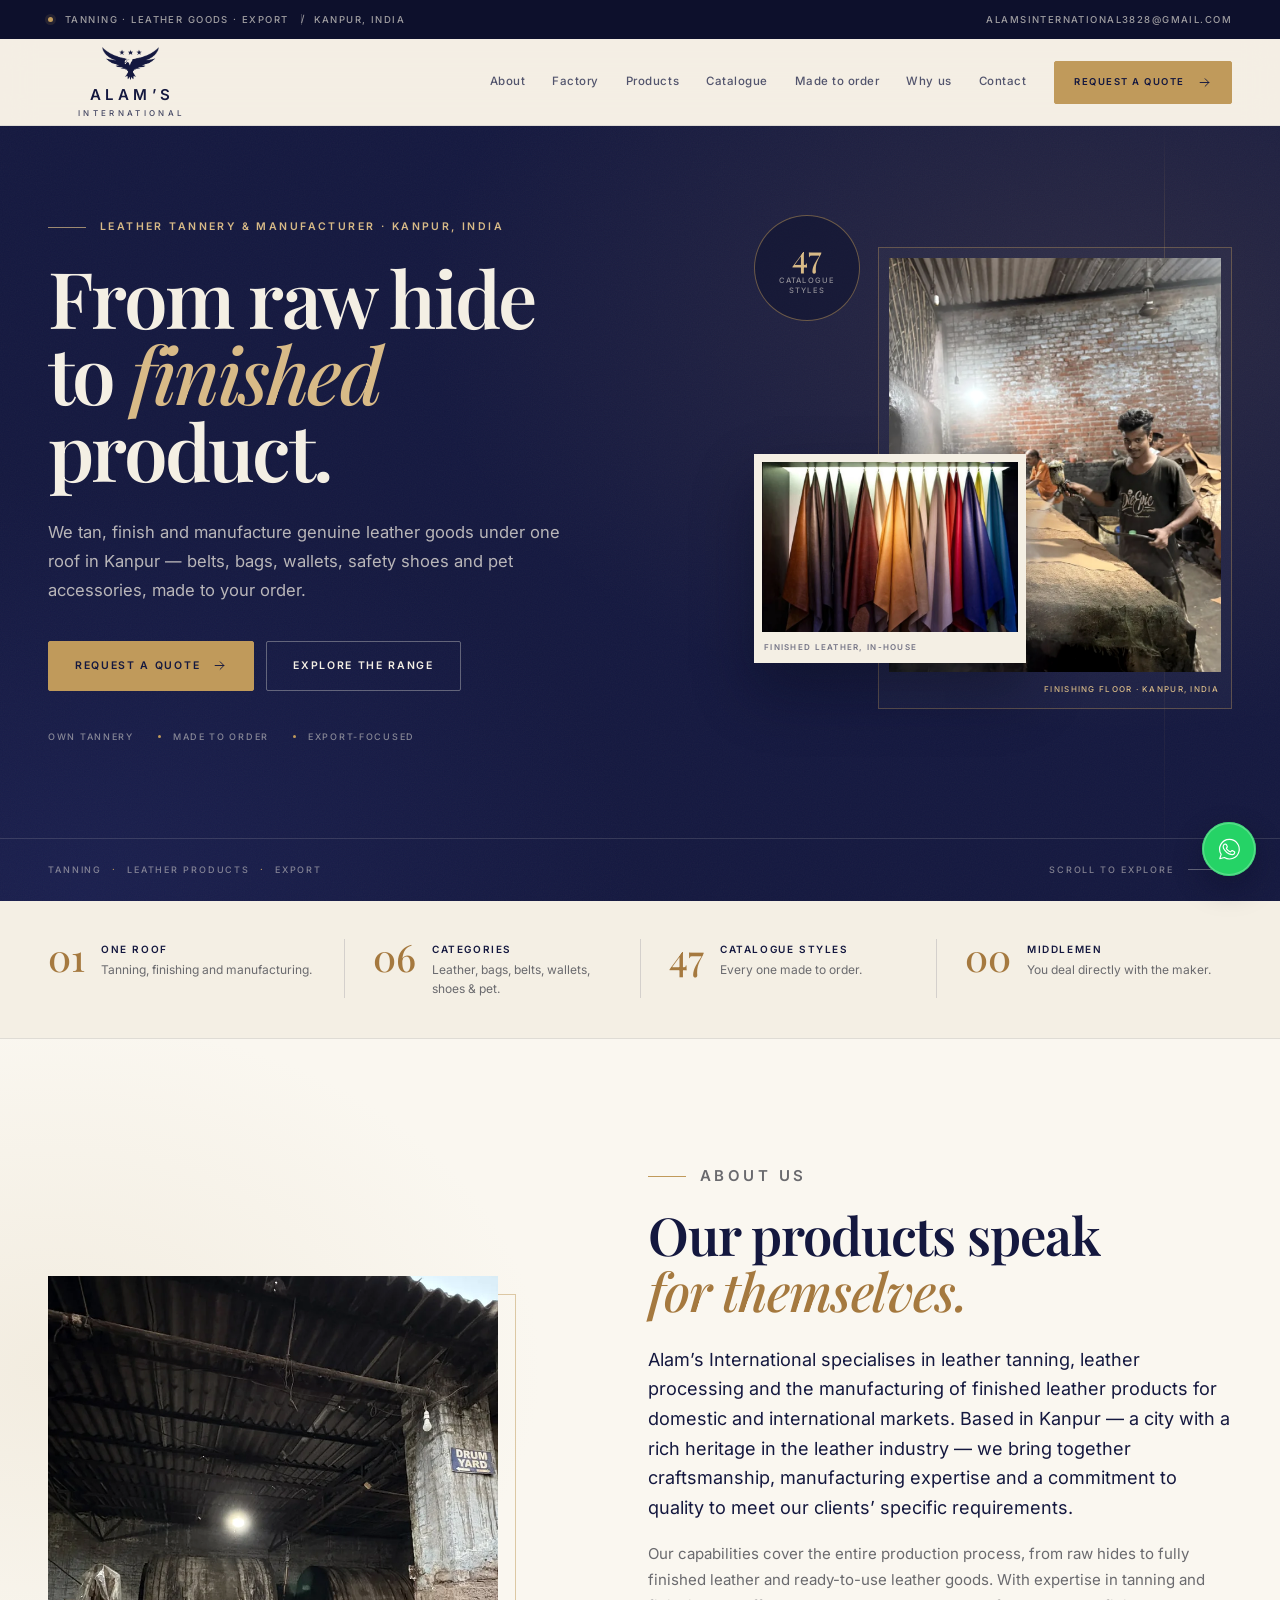
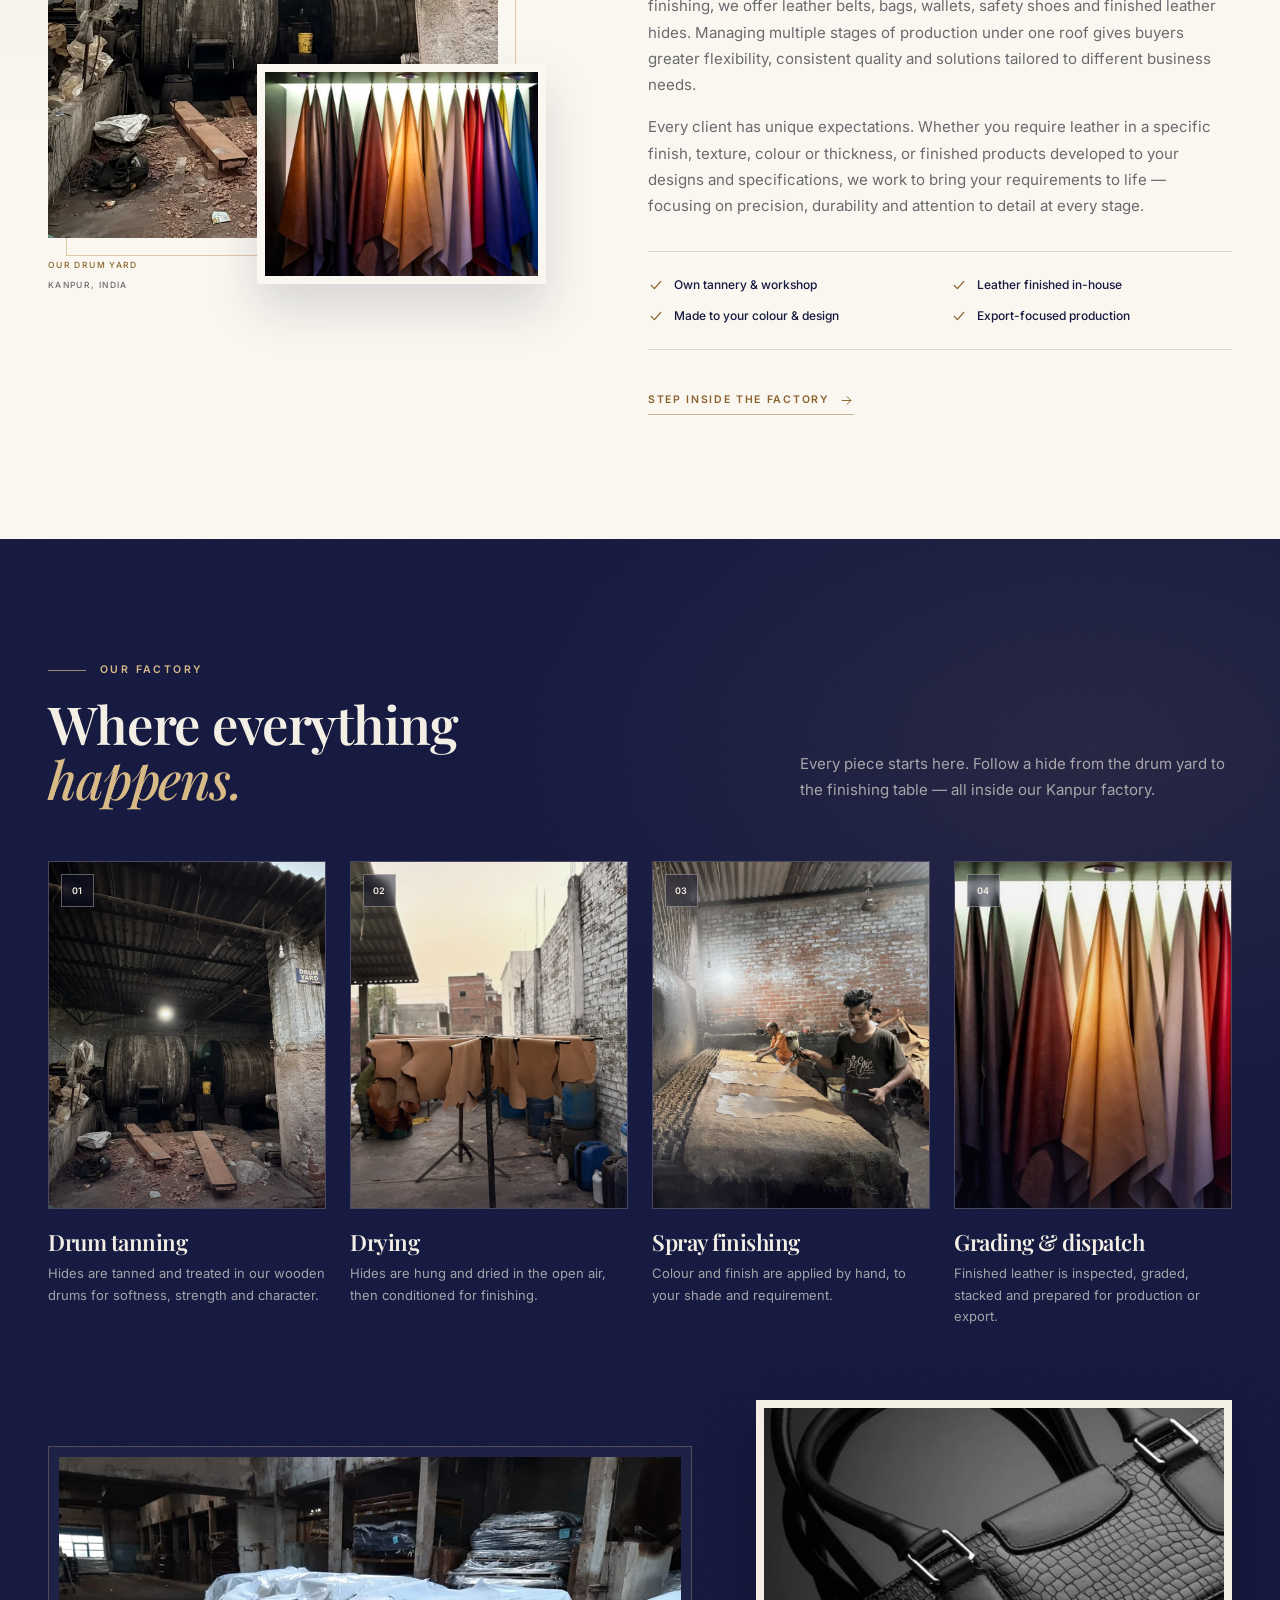
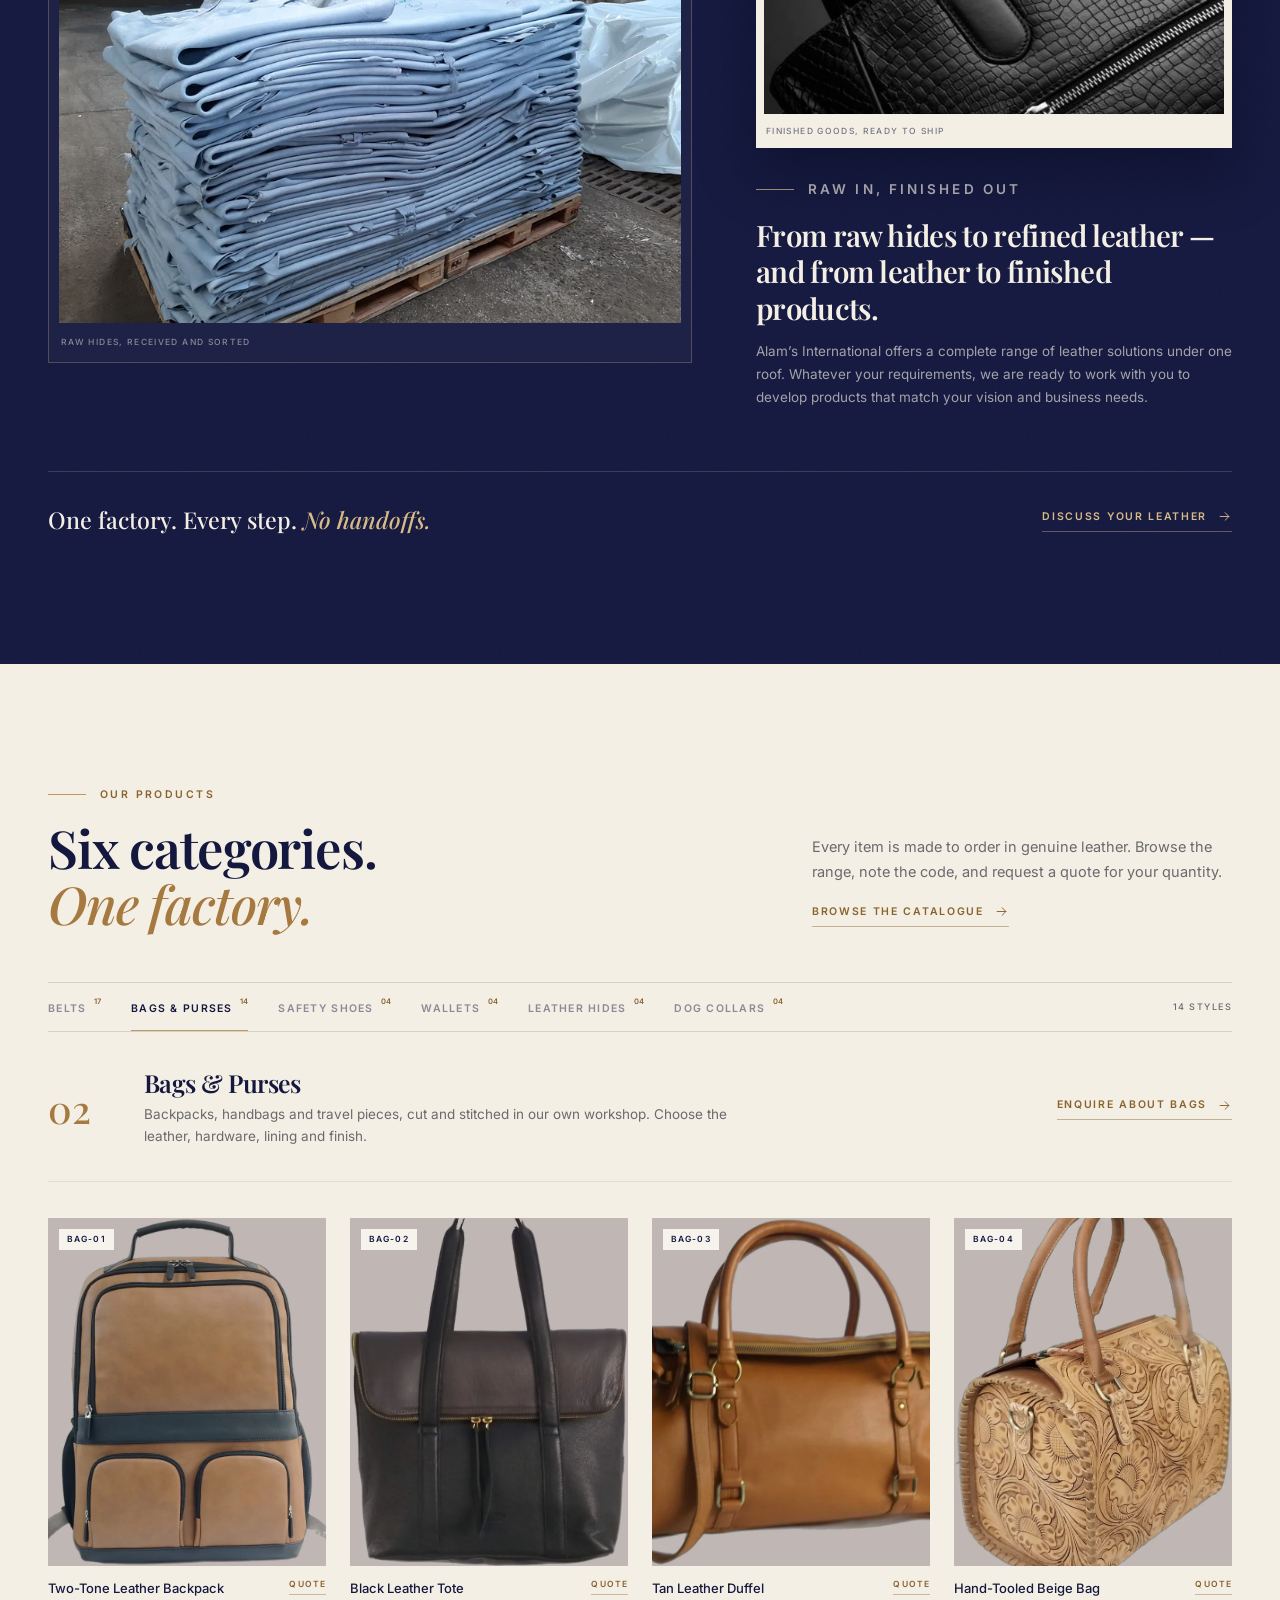
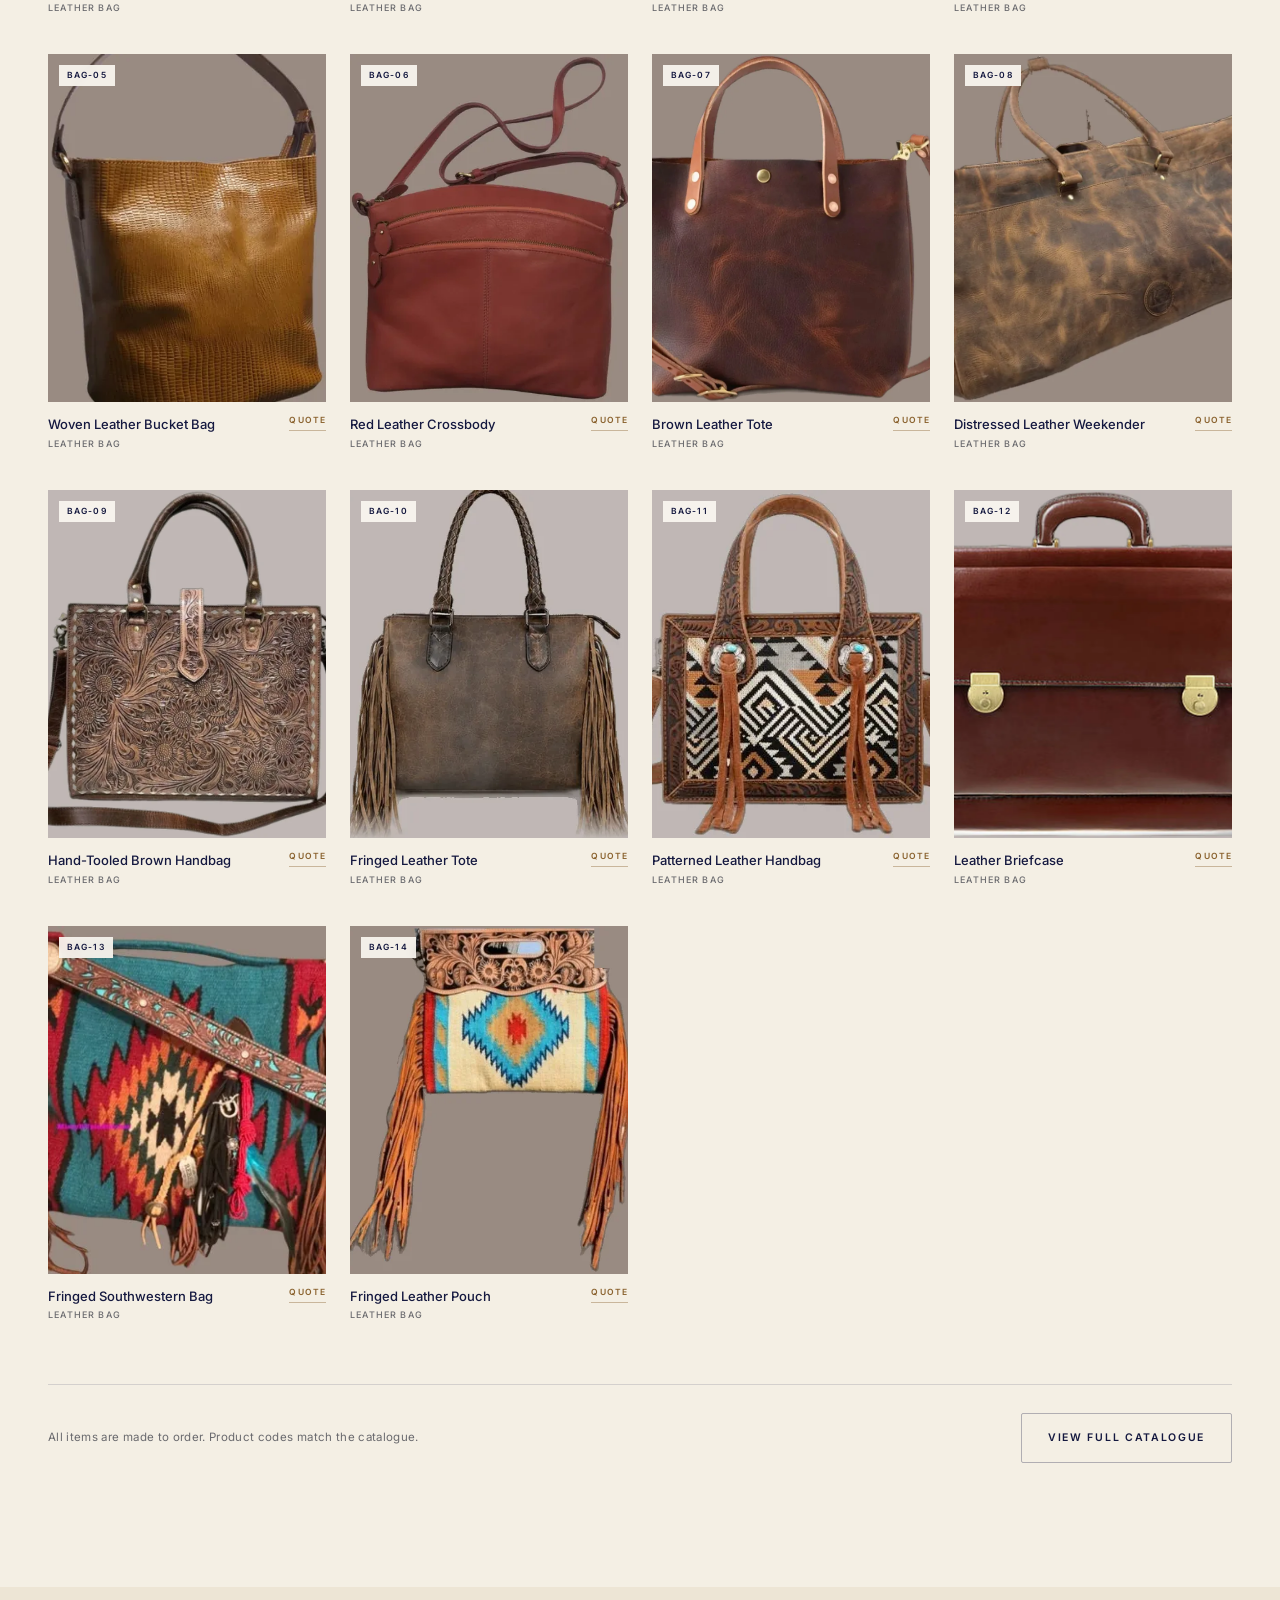
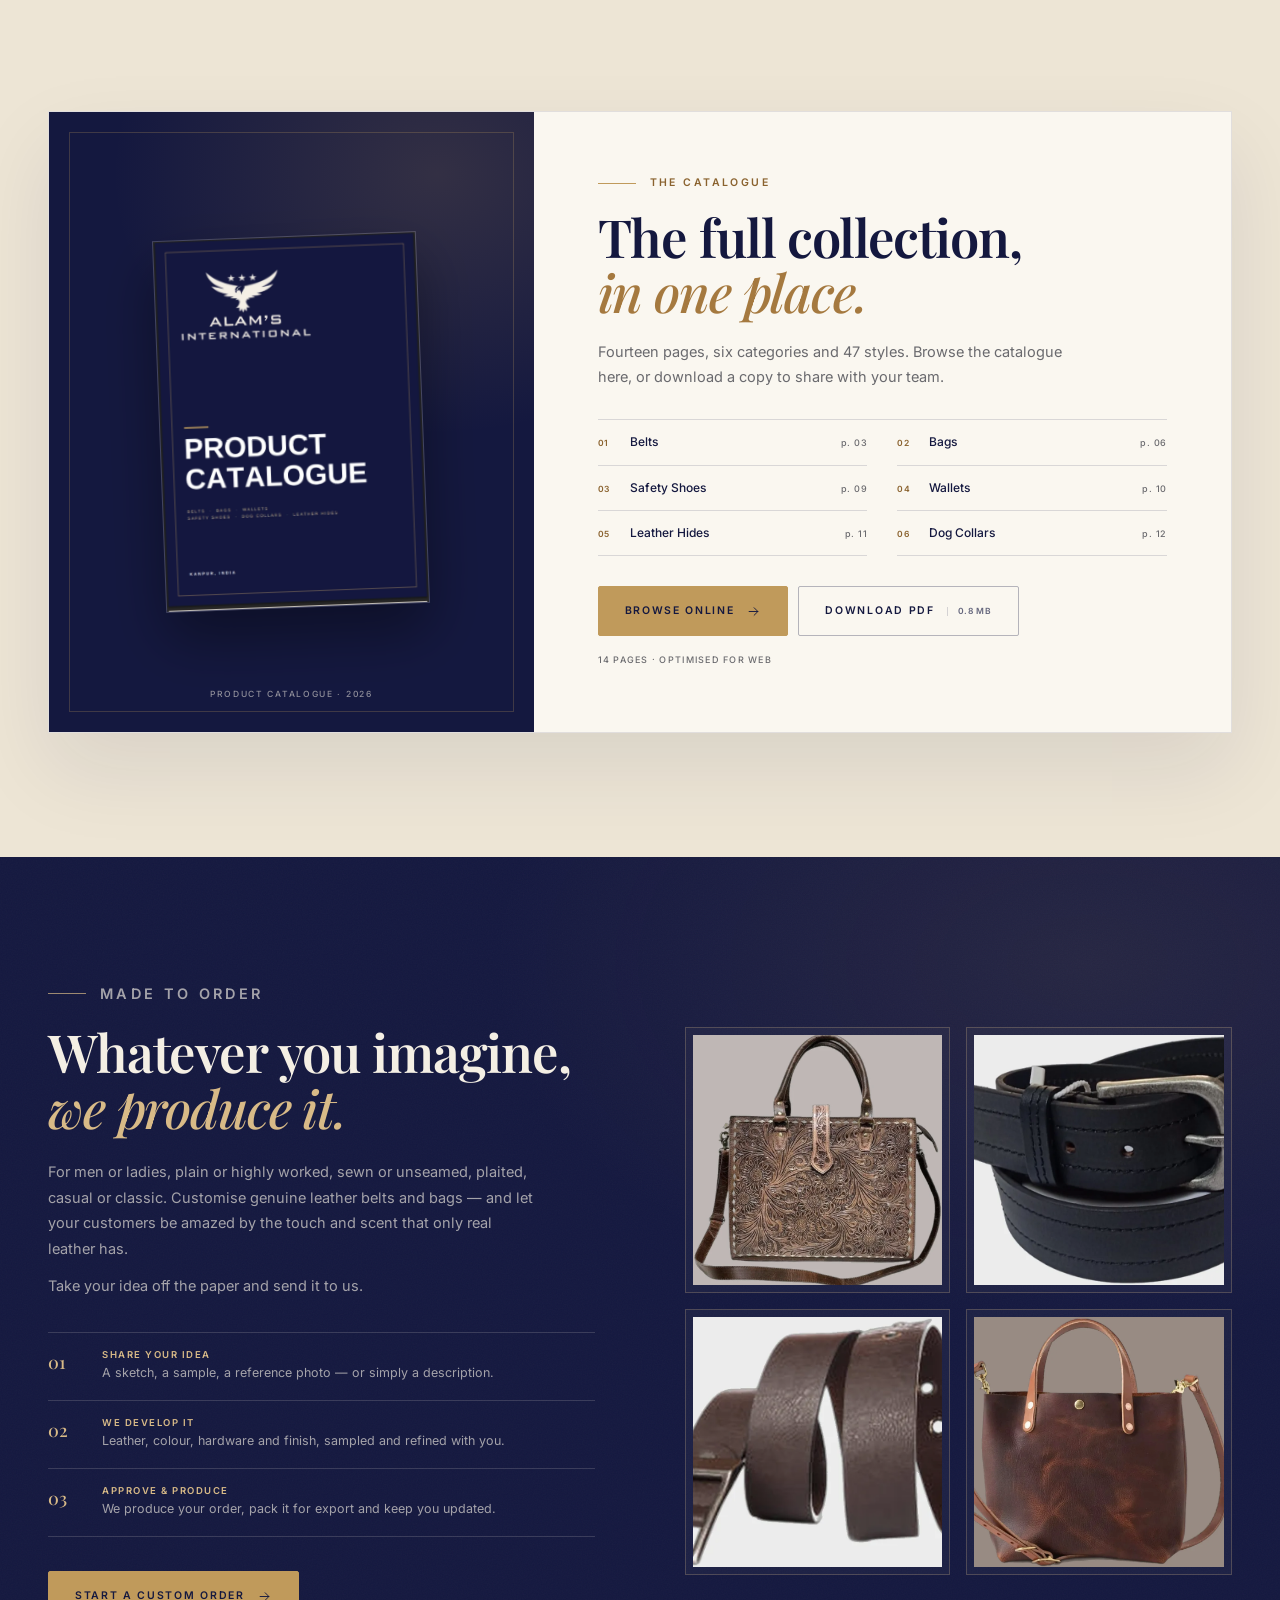
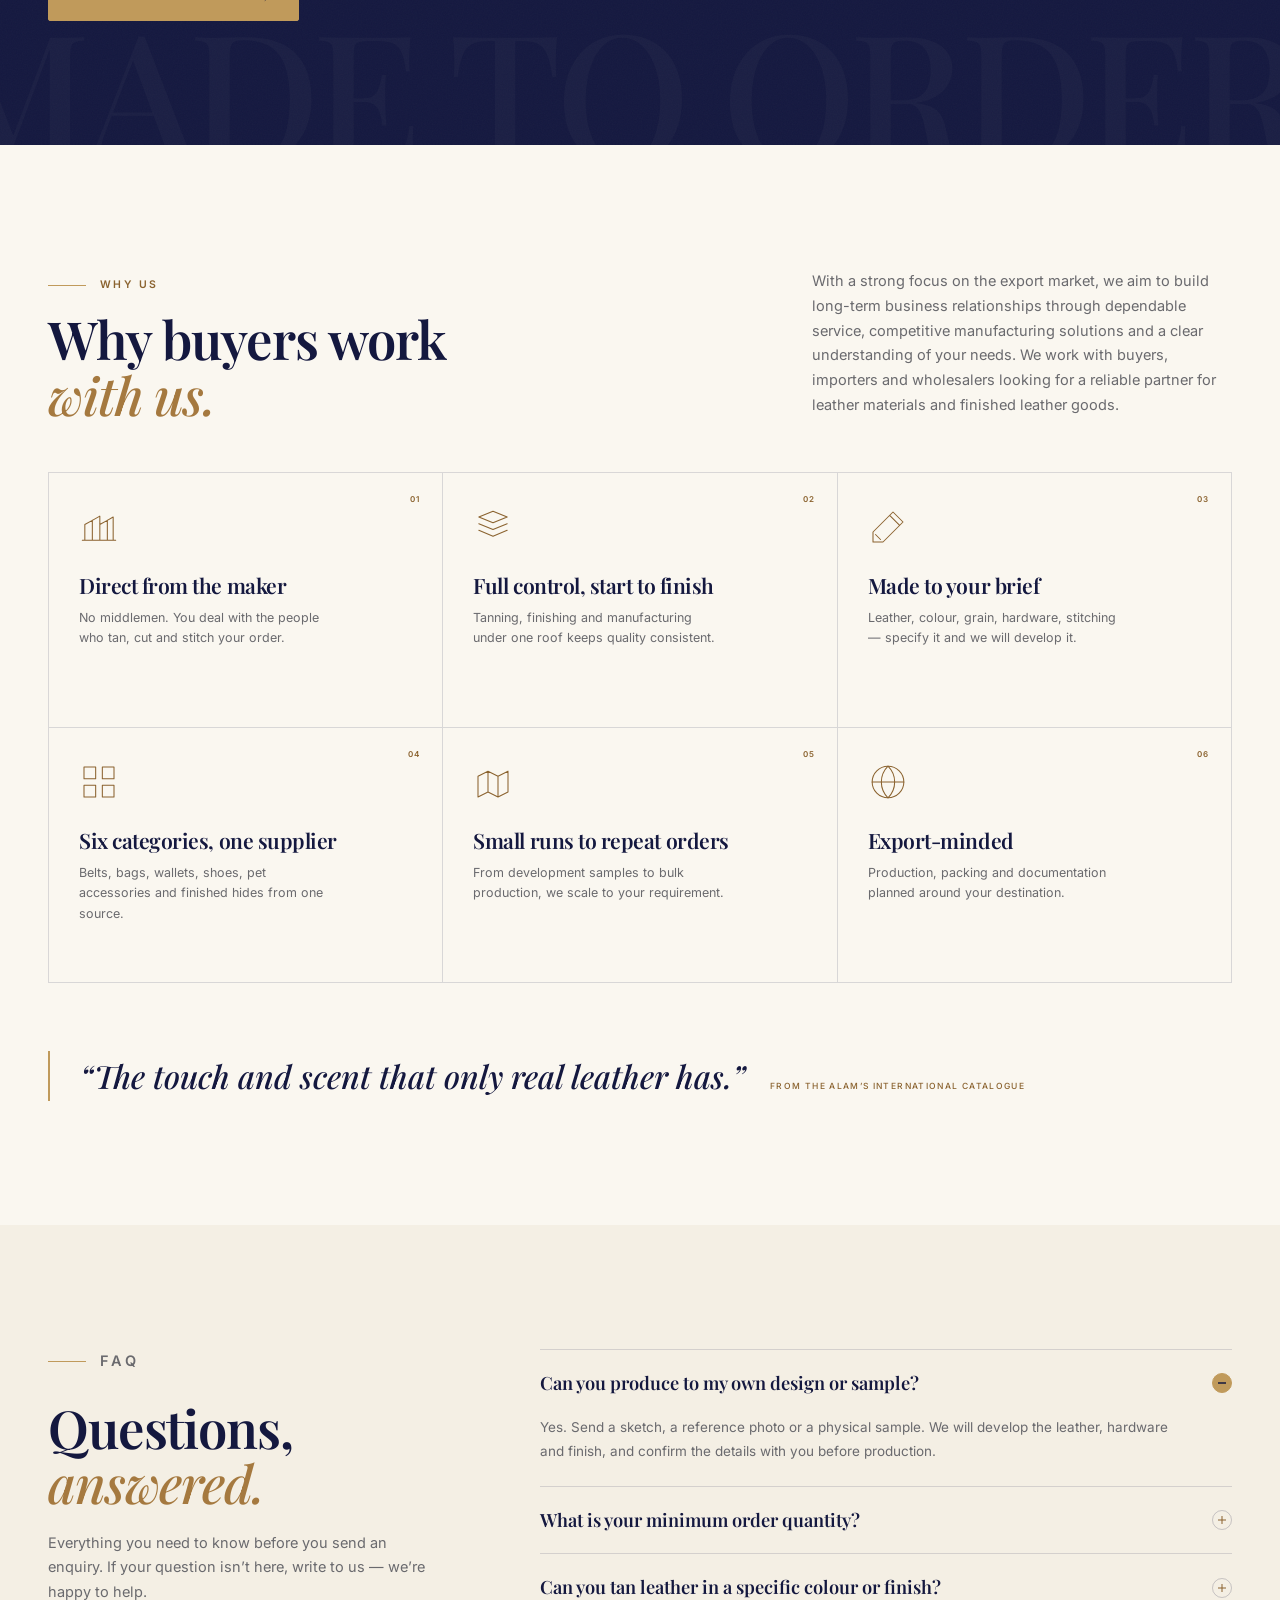
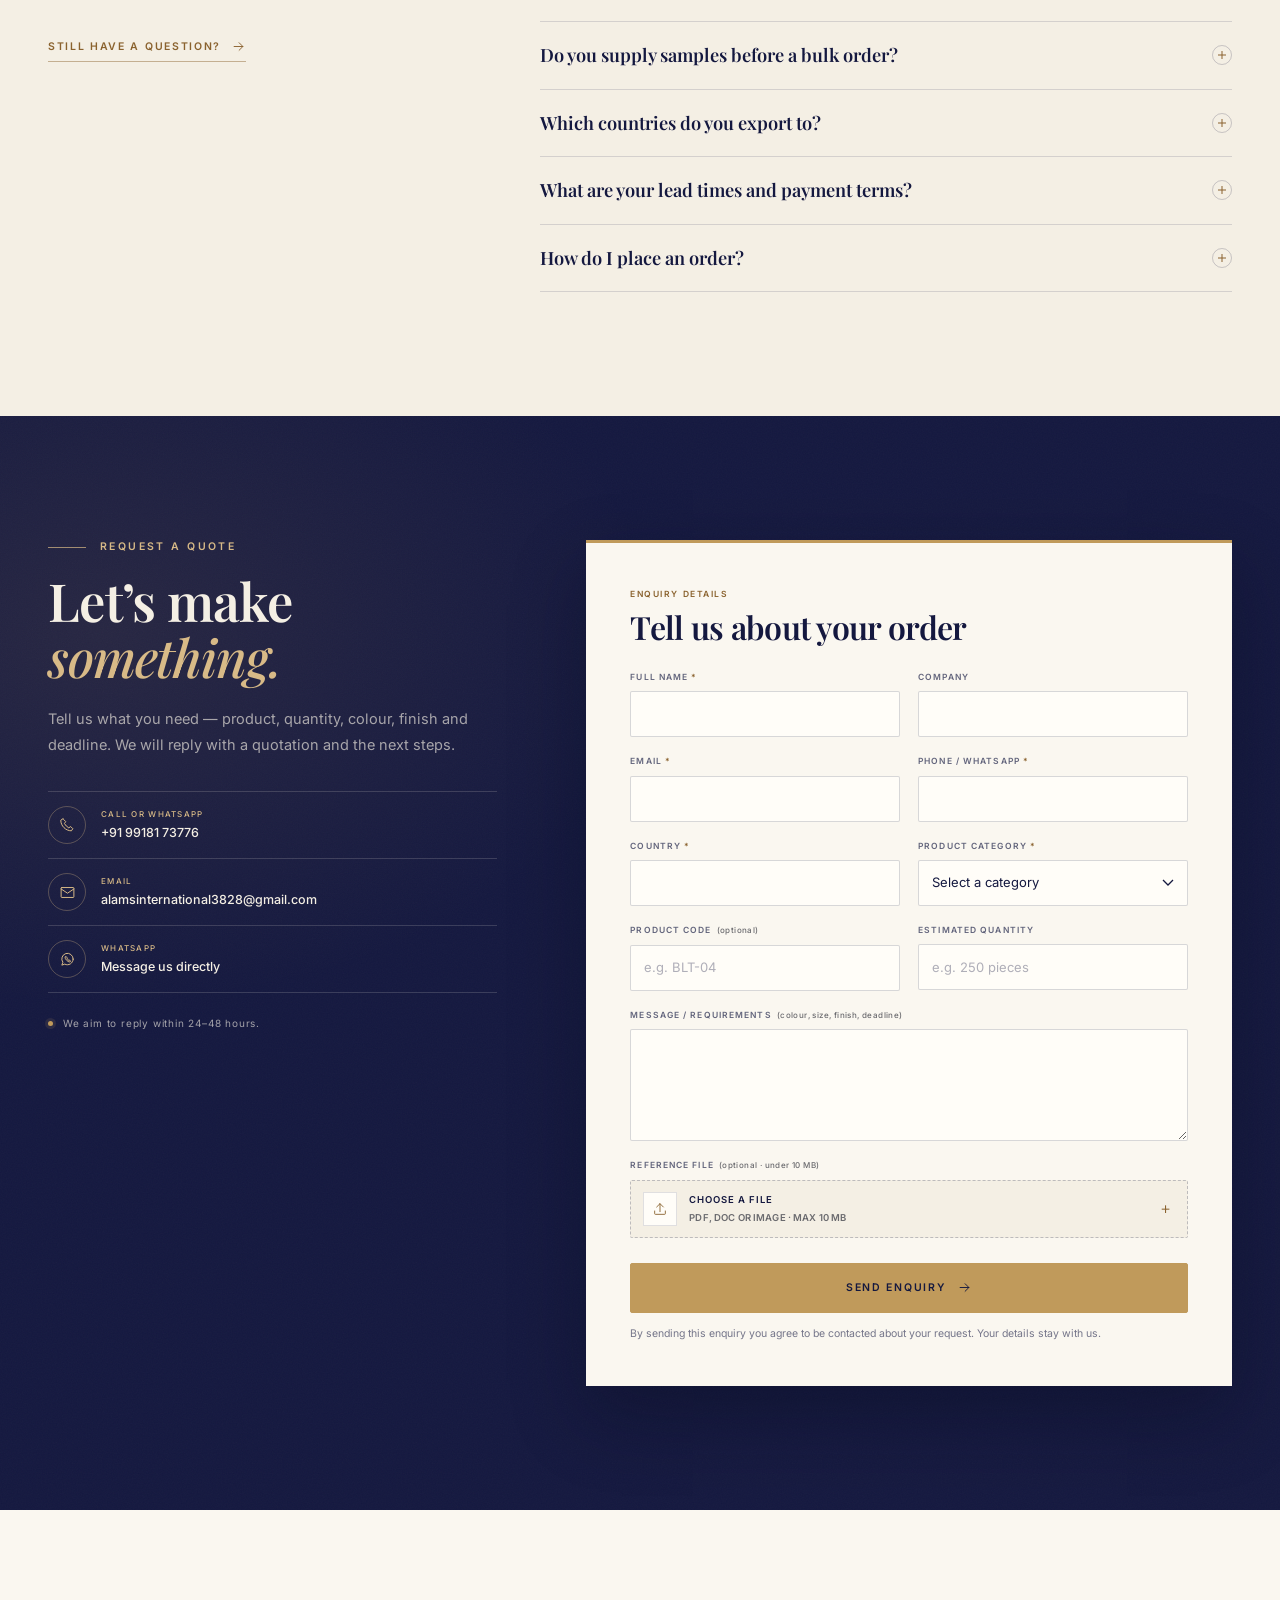
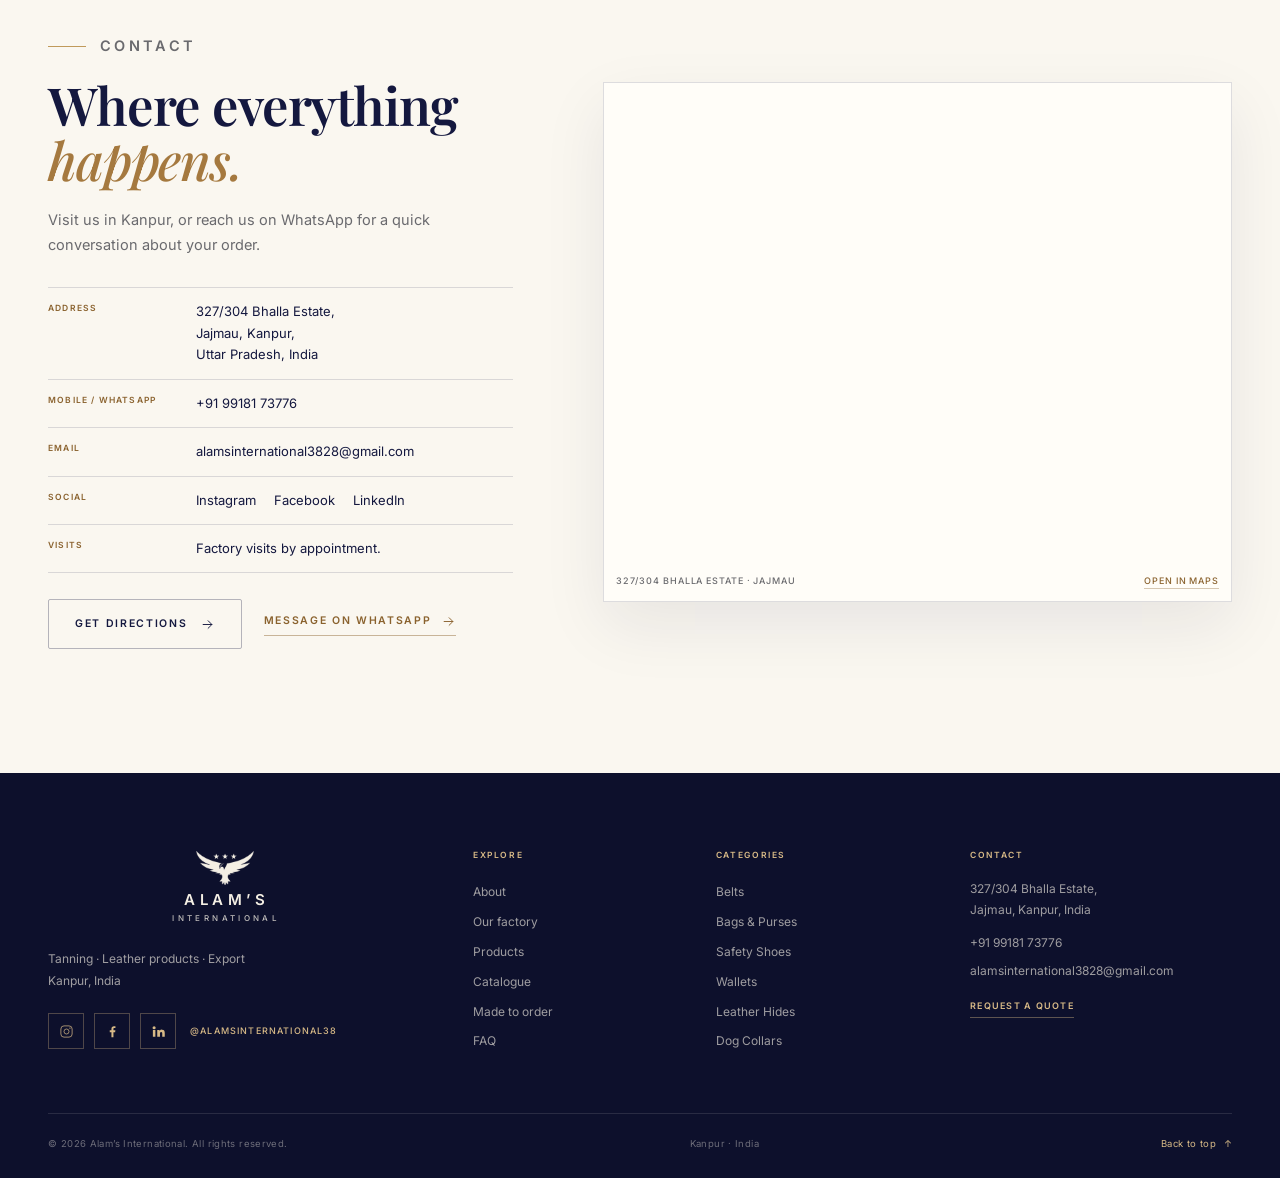
==== commit b657f6bb: "styles update" ====
--- a/index.html
+++ b/index.html
@@ -62,9 +62,8 @@
   <div class="topbar">
     <div class="container topbar-inner">
       <p class="topbar-note"><span class="status-dot" aria-hidden="true"></span> Tanning · Leather goods · Export <span class="topbar-sep">/</span> Kanpur, India</p>
+      <p class="topbar-place"><span class="status-dot" aria-hidden="true"></span> Kanpur, India</p>
       <div class="topbar-links">
-        <a href="tel:+919918173776">+91 99181 73776</a>
-        <span class="topbar-sep" aria-hidden="true"></span>
         <a href="mailto:alamsinternational3828@gmail.com">alamsinternational3828@gmail.com</a>
       </div>
     </div>
--- a/assets/css/styles.css
+++ b/assets/css/styles.css
@@ -388,6 +388,18 @@
   text-transform: uppercase;
 }
 
+.topbar-place {
+  display: none;
+  align-items: center;
+  gap: 10px;
+  font-size: 9px;
+  font-weight: 500;
+  line-height: 1;
+  letter-spacing: .2em;
+  text-transform: uppercase;
+  color: rgba(244, 239, 228, .58);
+}
+
 .topbar a {
   transition: color .2s;
 }
@@ -3662,17 +3674,26 @@
     width: calc(100% - 44px);
   }
 
+  .topbar {
+    display: block;
+  }
+
   .topbar-note {
     display: none;
   }
 
+  .topbar-place {
+    display: flex;
+    justify-content: center;
+  }
+
+  .topbar-links {
+    display: none;
+  }
+
   .topbar-inner {
     justify-content: center;
-    min-height: 36px;
-  }
-
-  .topbar-links a:last-child {
-    display: none;
+    min-height: 34px;
   }
 
   .topbar-sep {
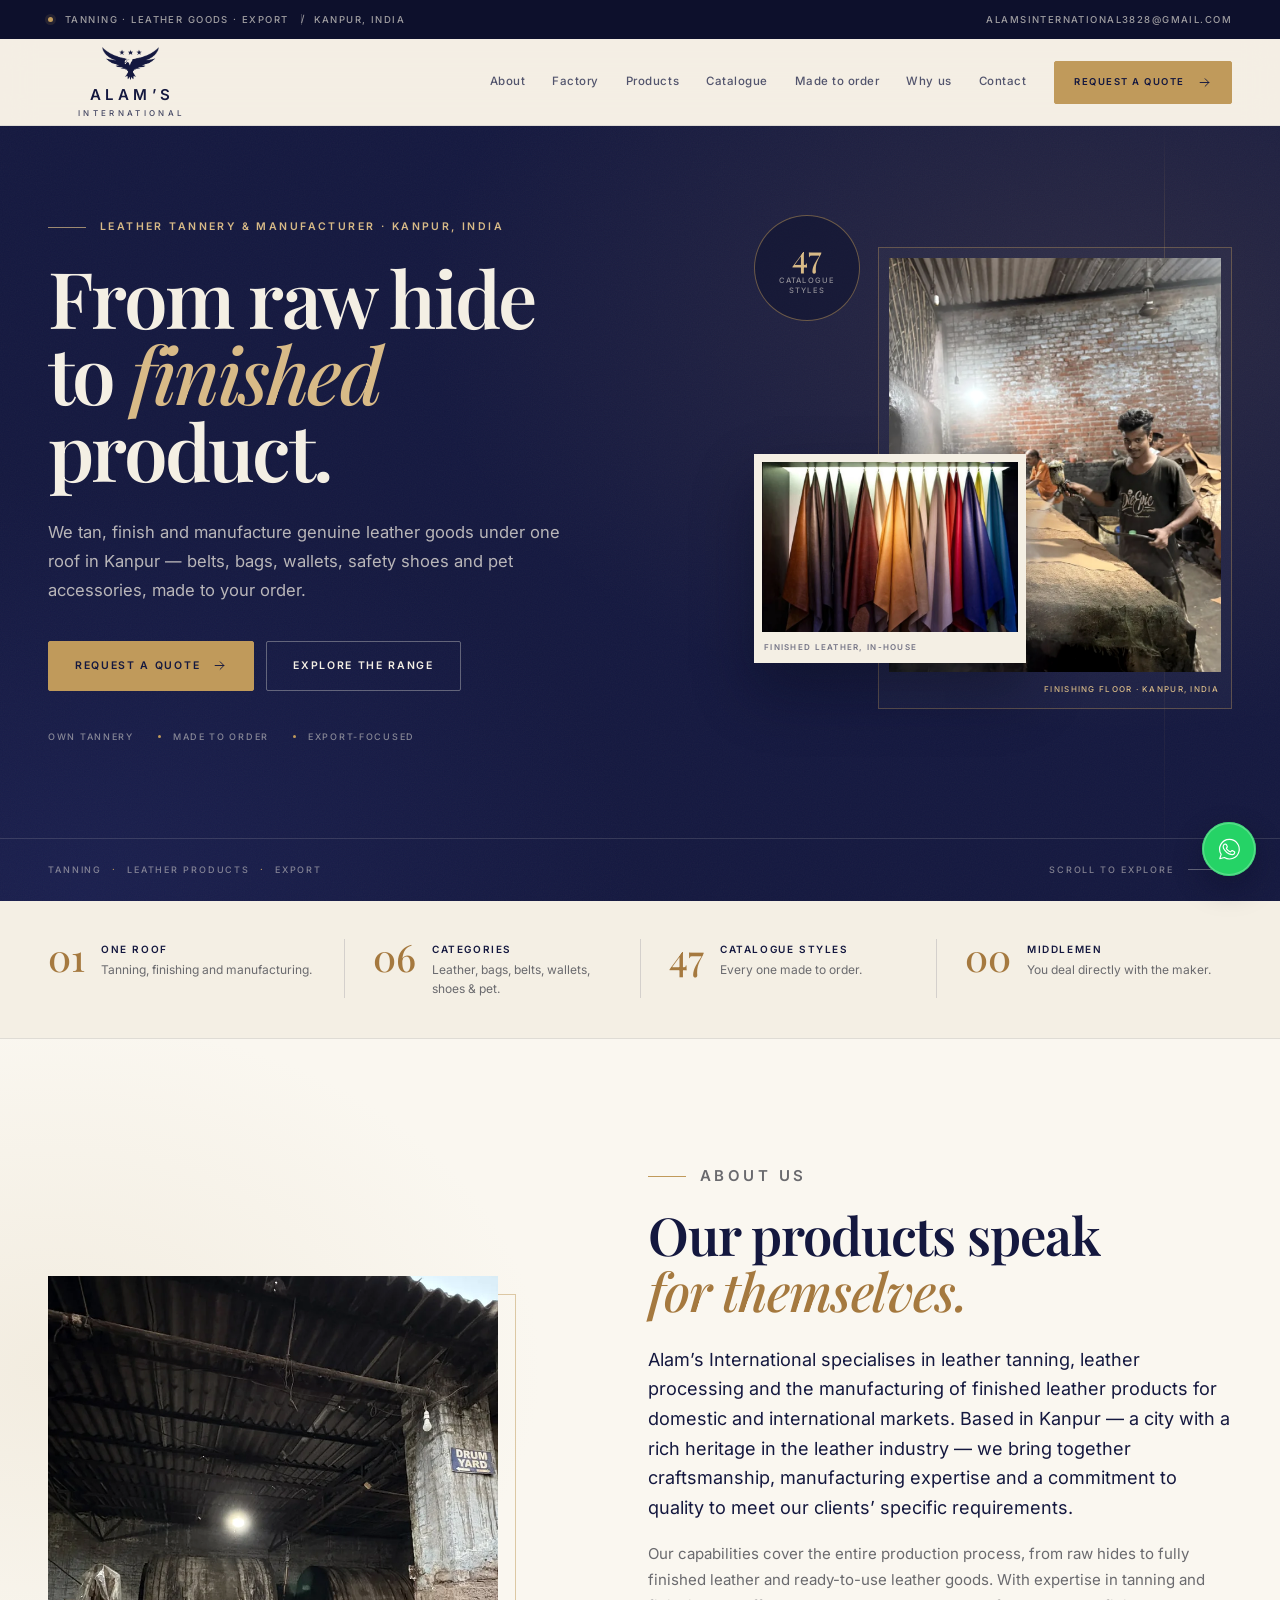
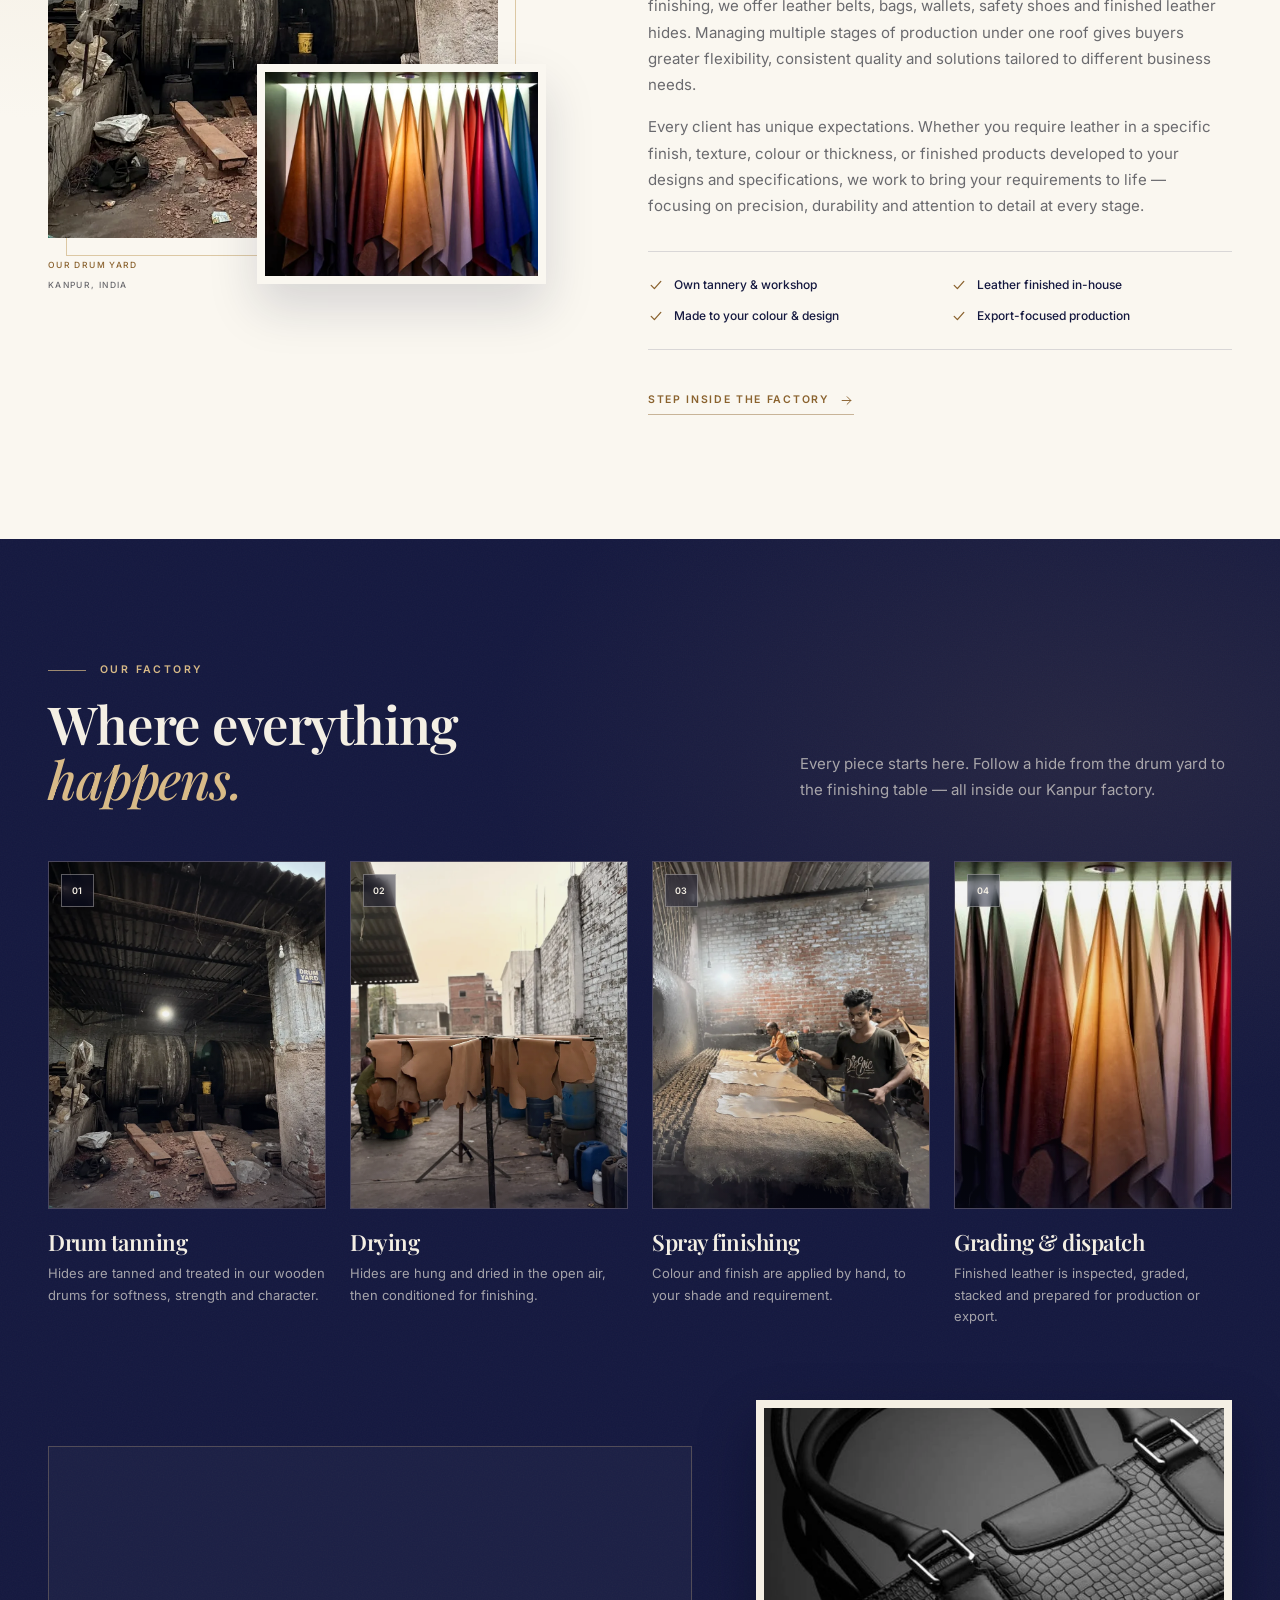
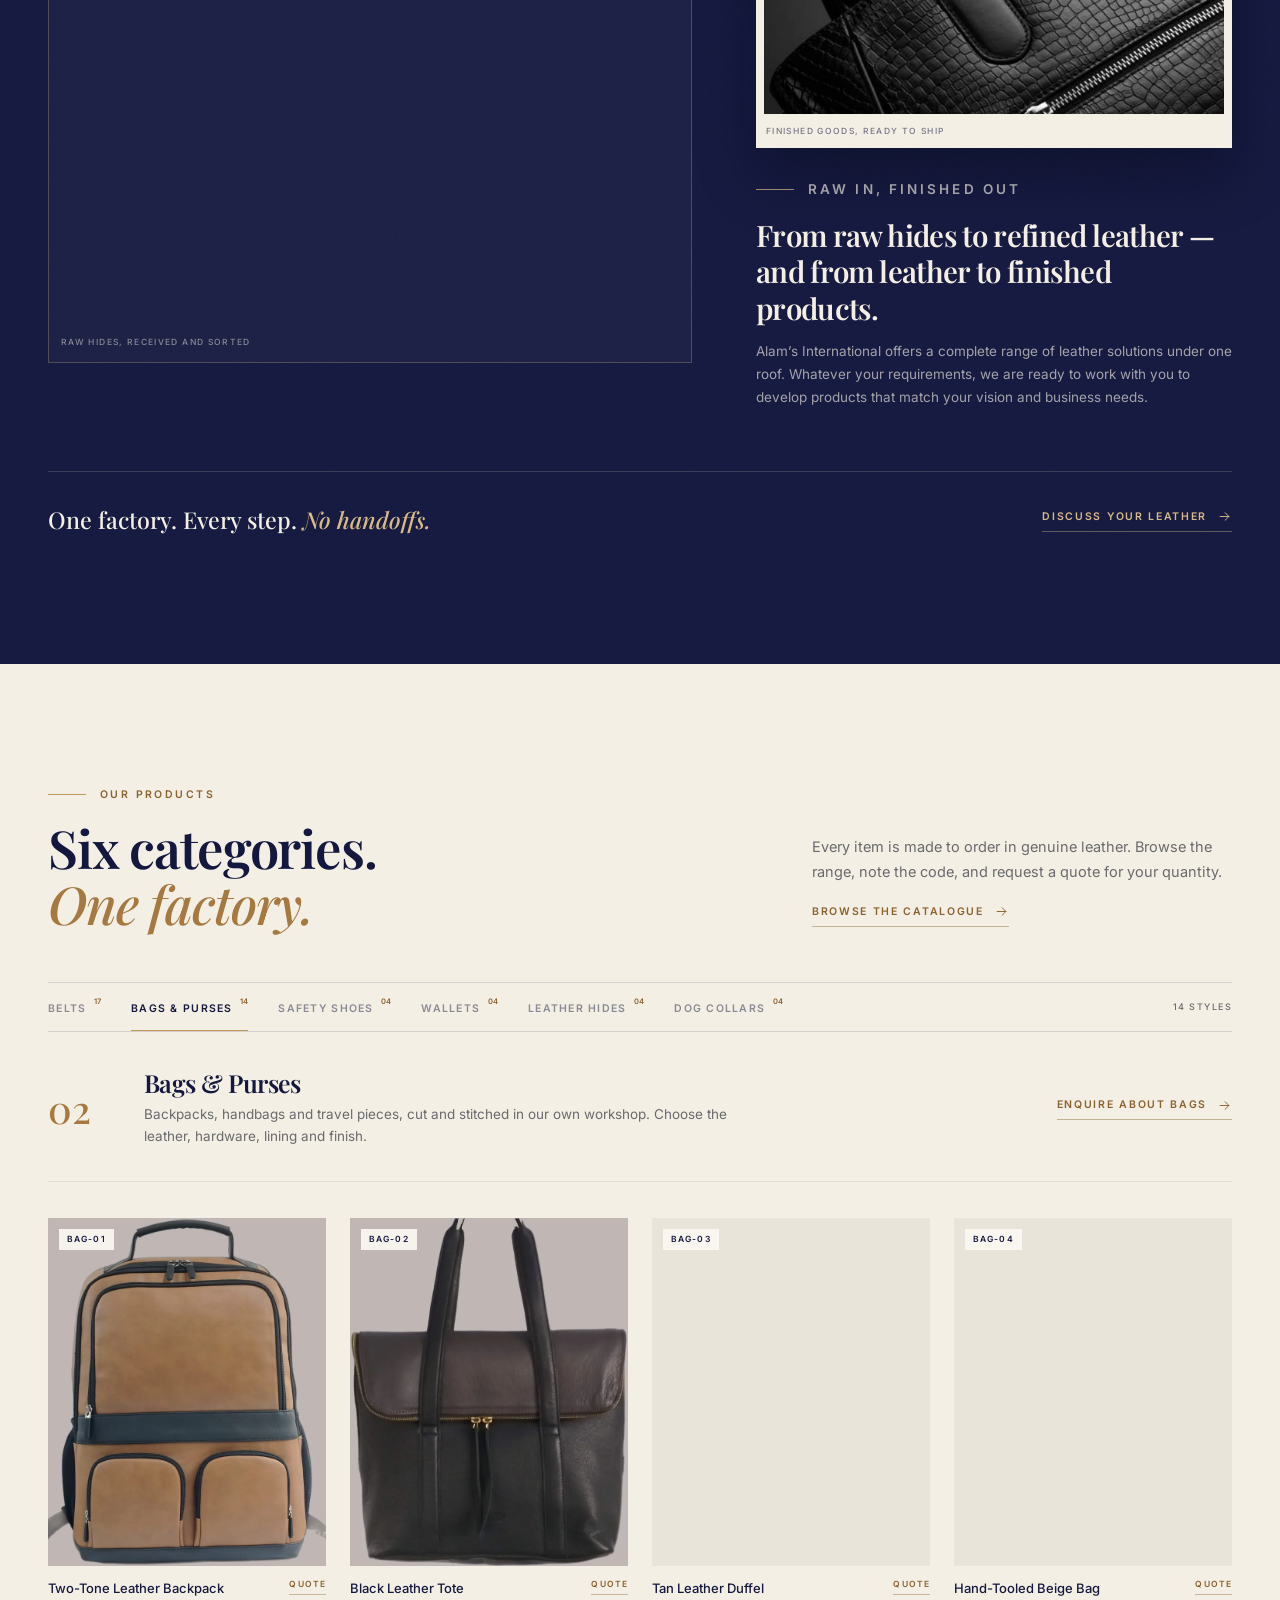
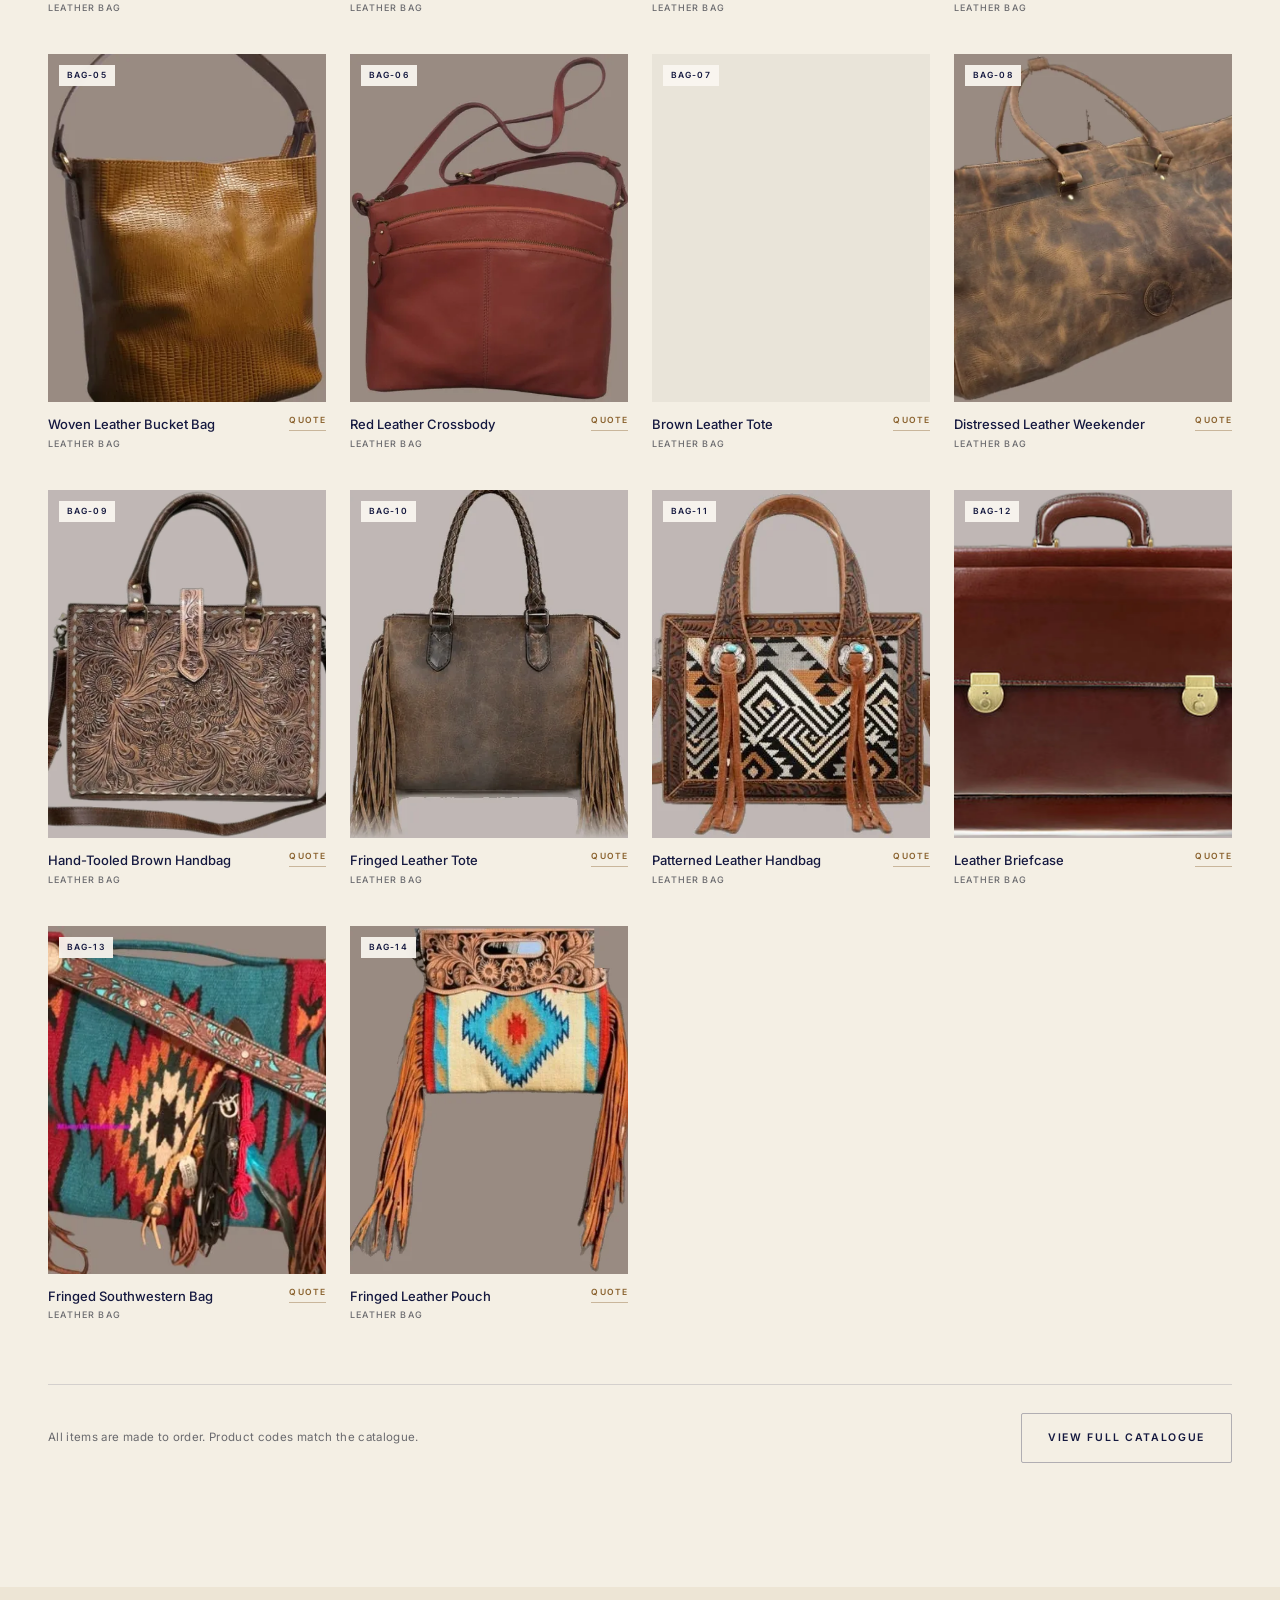
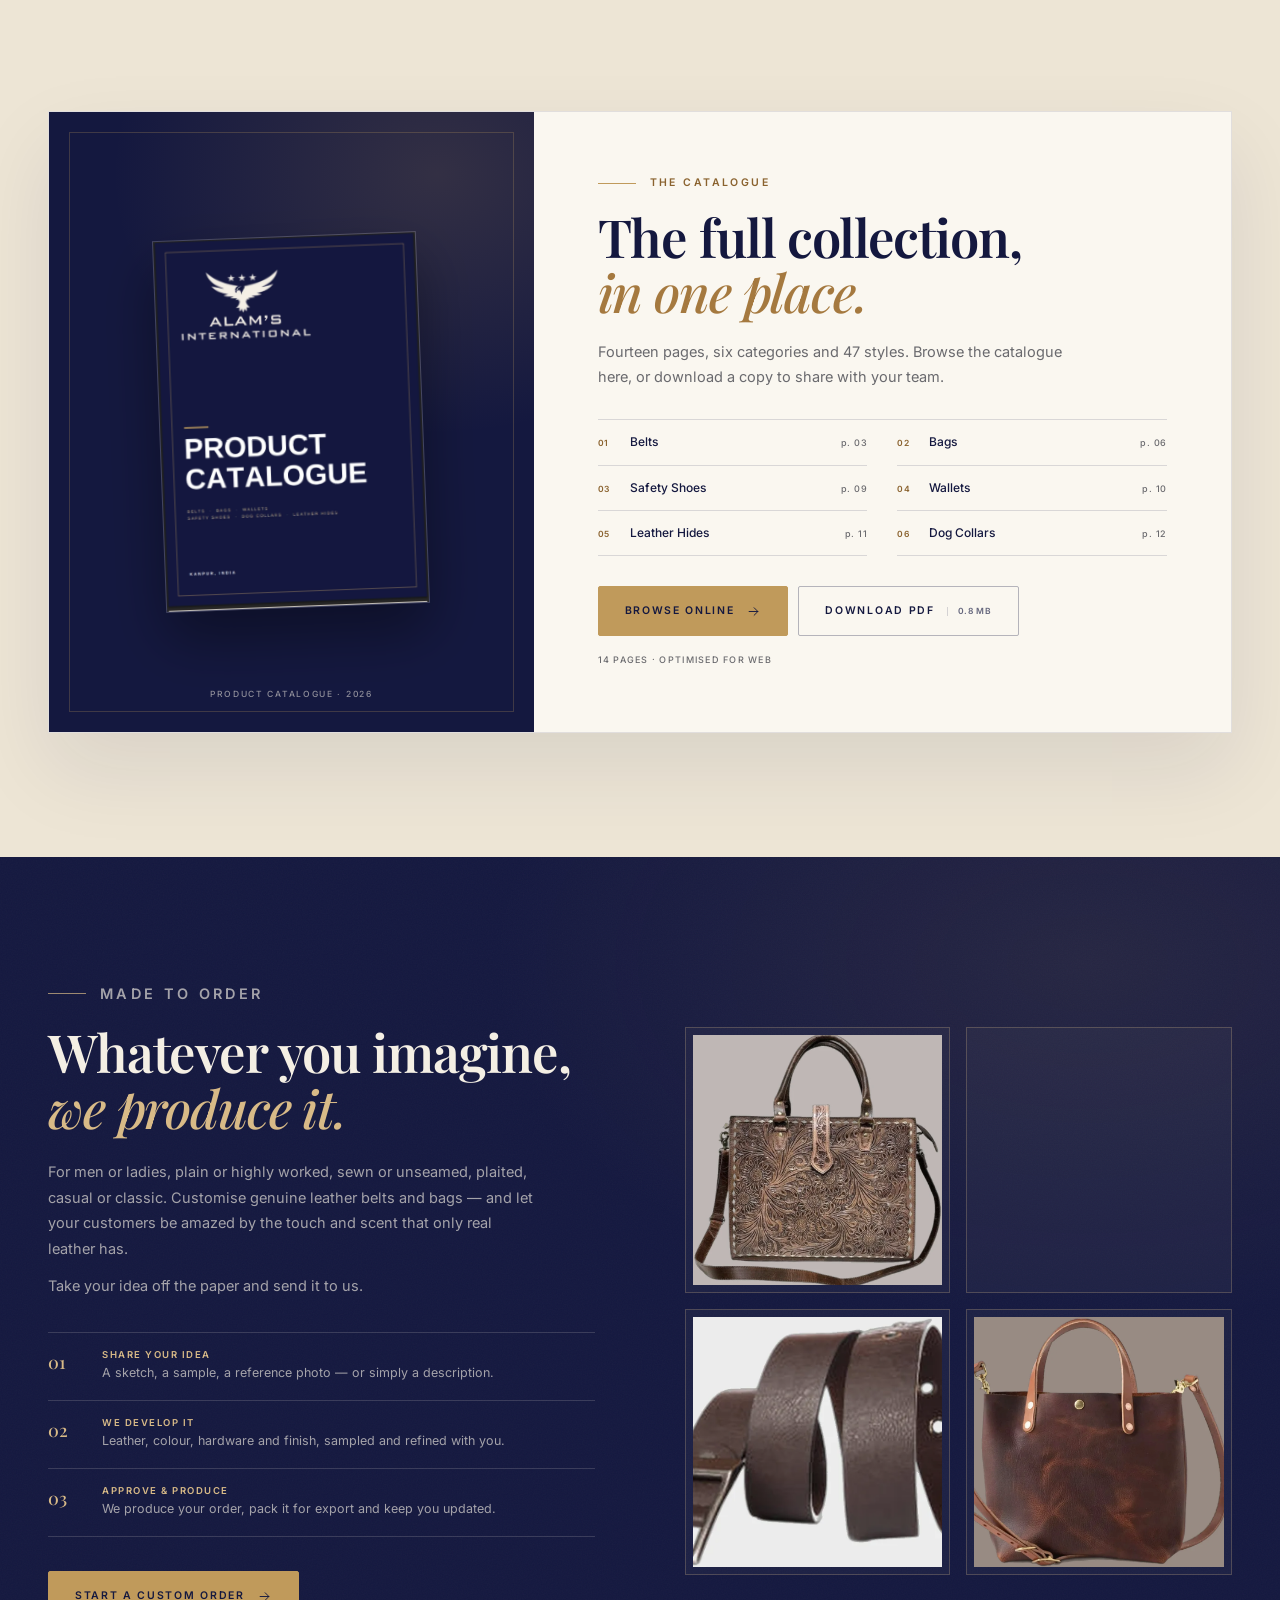
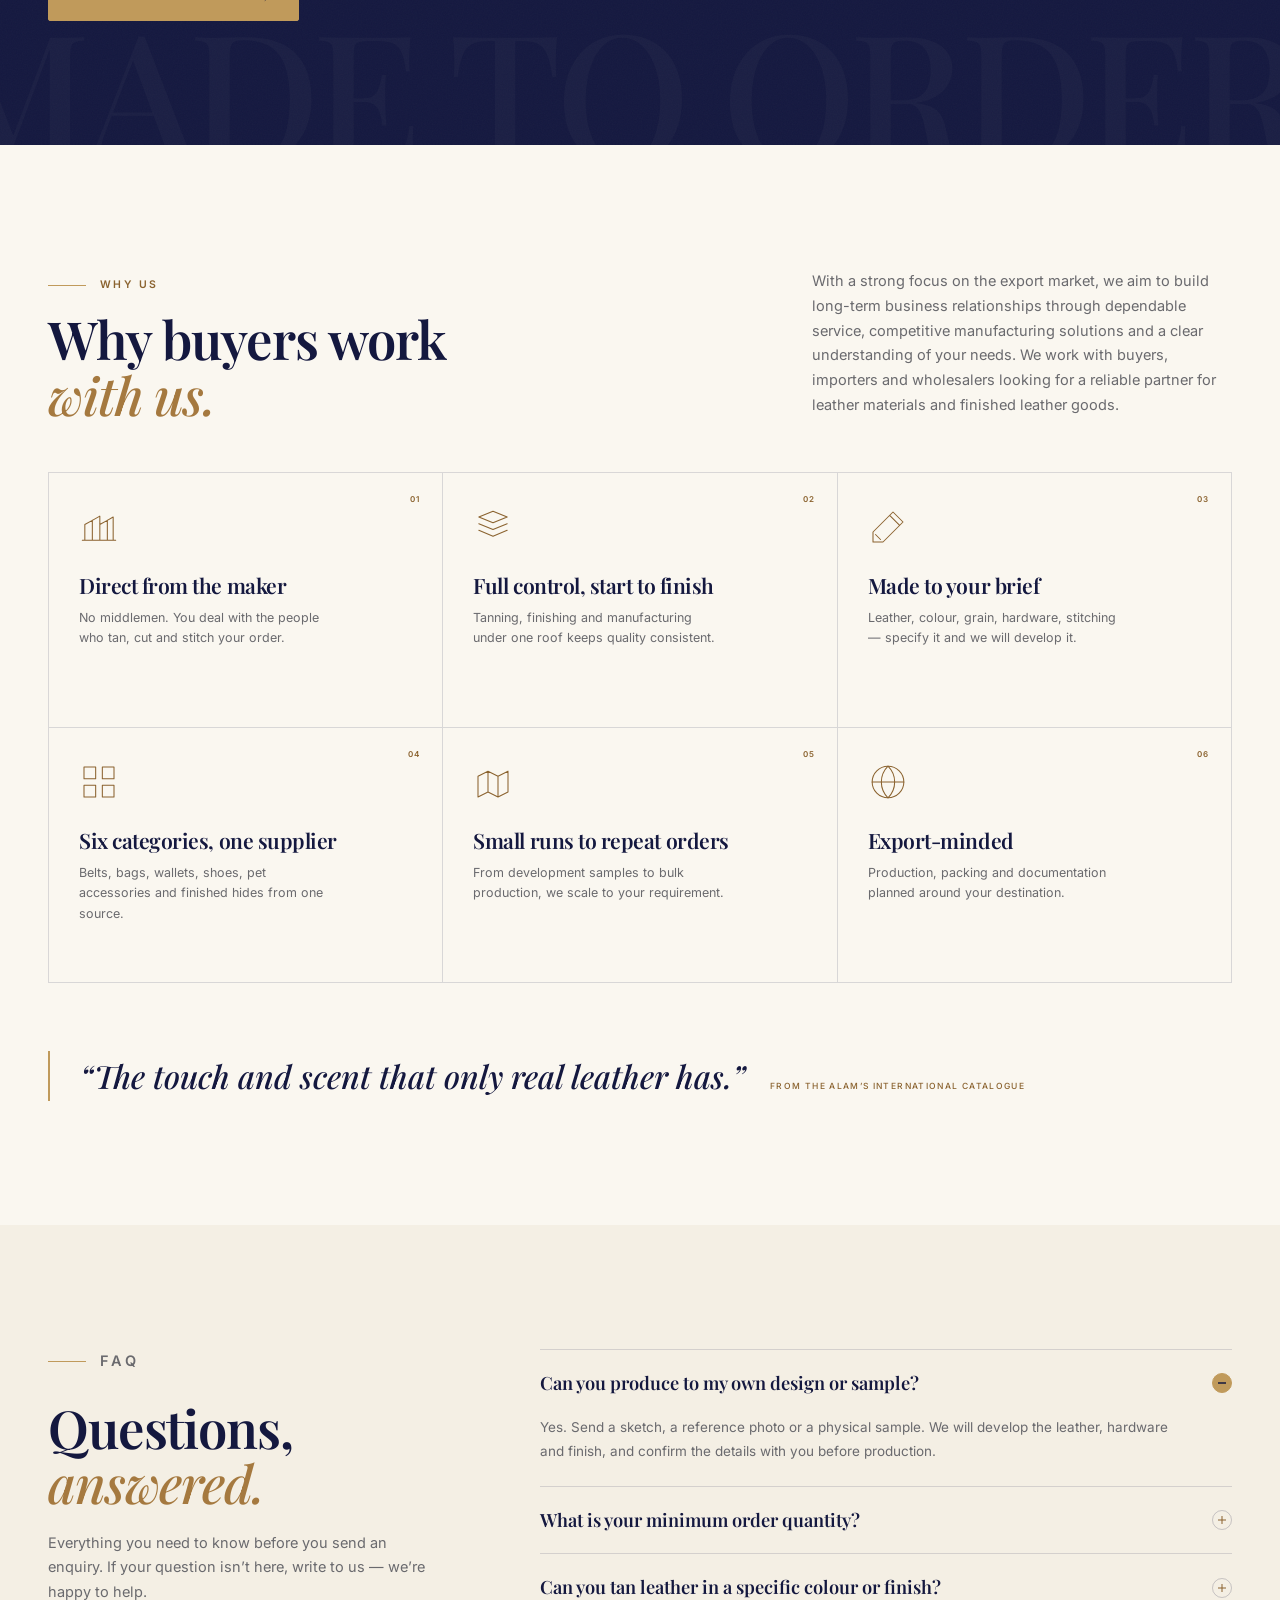
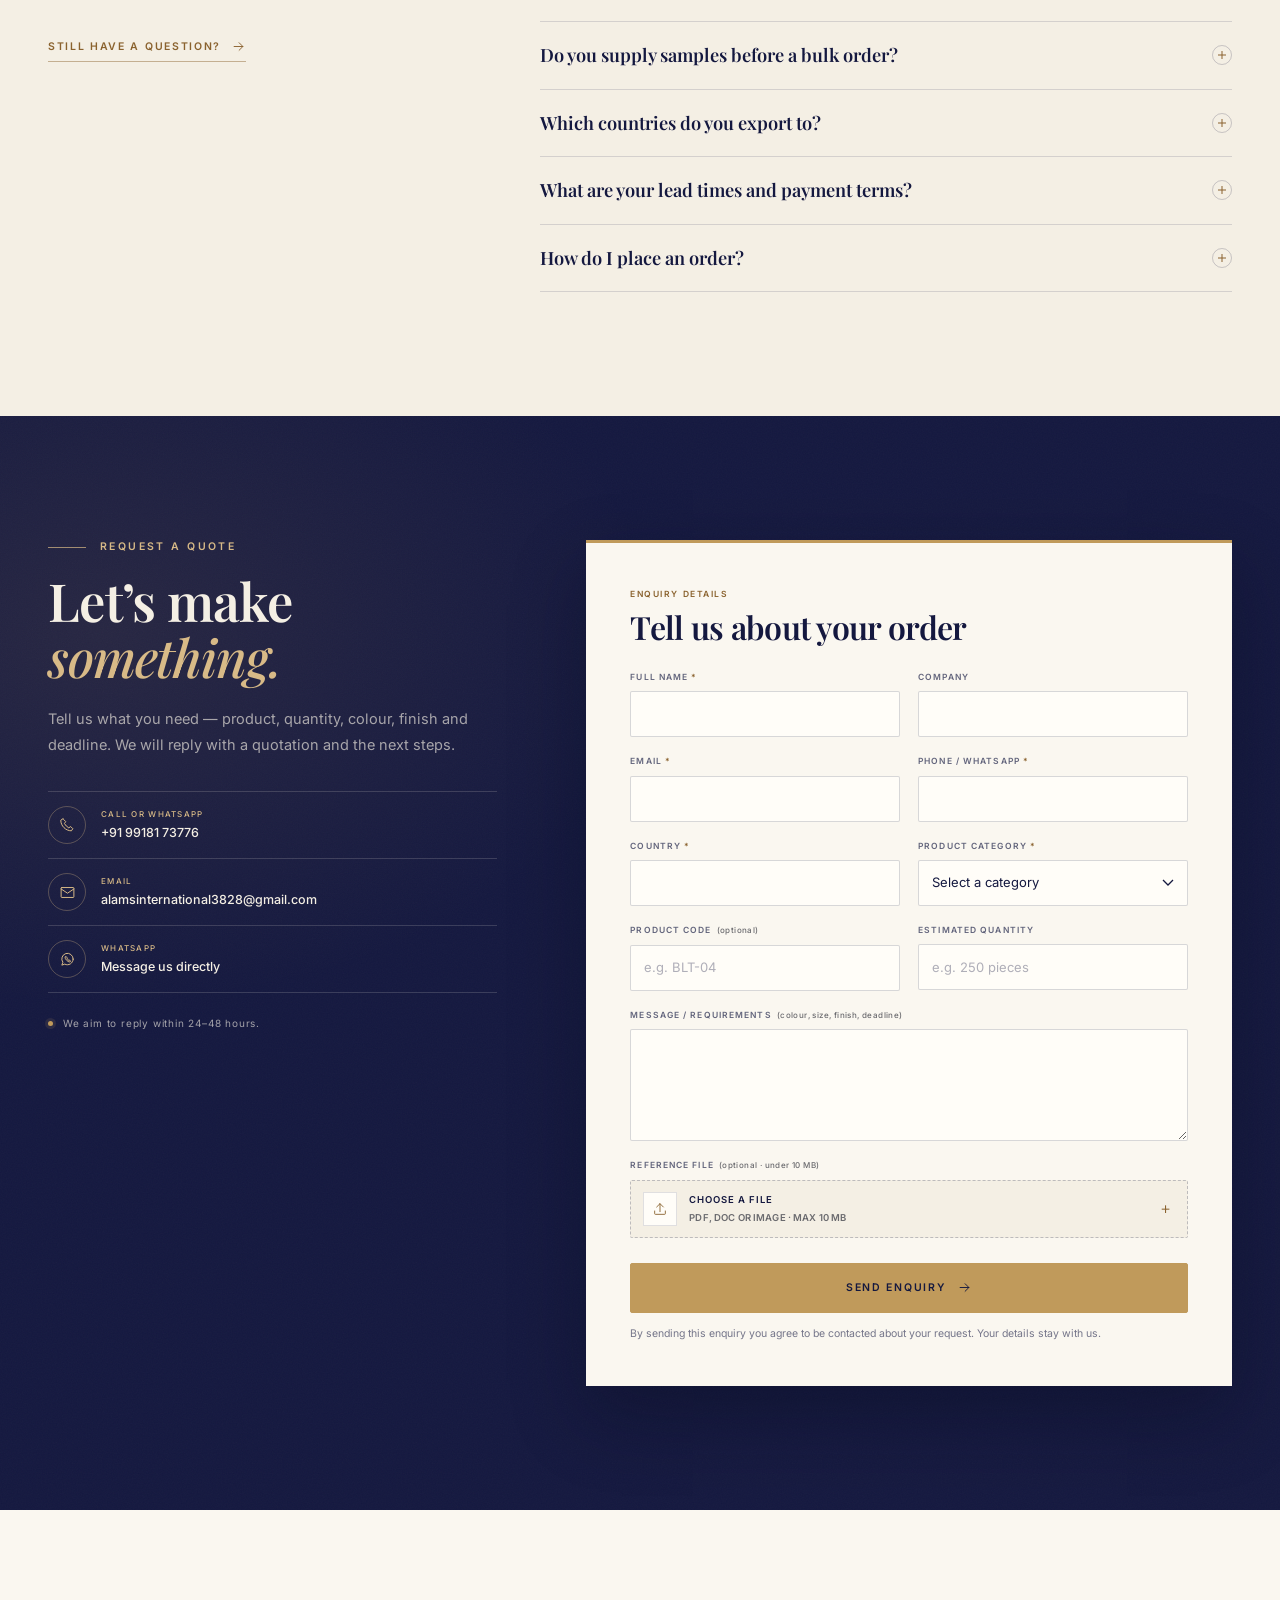
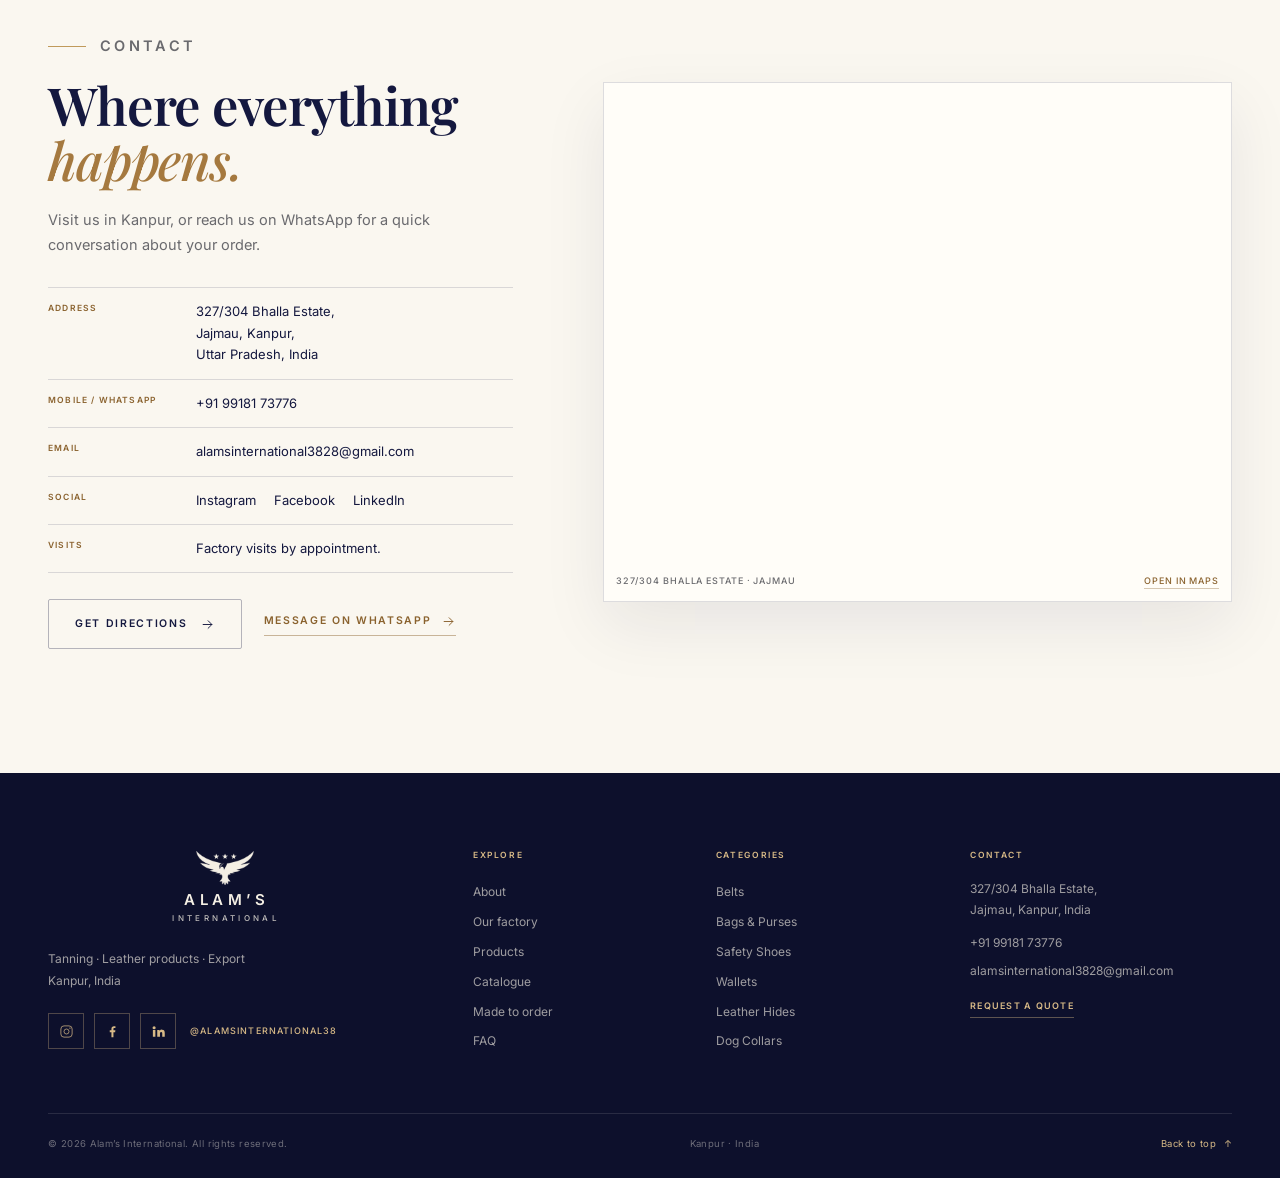
==== commit 2fd18e8a: "netlify config, sitemap changes" ====
--- a/index.html
+++ b/index.html
@@ -11,15 +11,21 @@
   <meta name="robots" content="index, follow">
   <meta name="author" content="Alam’s International">
 
-  <!-- Before launch: make og:image absolute, then add canonical + og:url once the domain is confirmed. -->
+  <link rel="canonical" href="https://alamsinternational.com/">
   <meta property="og:type" content="website">
+  <meta property="og:url" content="https://alamsinternational.com/">
   <meta property="og:title" content="Alam’s International | Leather Tannery &amp; Exporter, Kanpur">
   <meta property="og:description" content="From raw hide to finished product. Genuine leather goods, tanned and made to order in Kanpur, India.">
-  <meta property="og:image" content="assets/img/og-image.jpg">
+  <meta property="og:image" content="https://alamsinternational.com/assets/img/og-image.jpg">
   <meta property="og:image:width" content="1200">
   <meta property="og:image:height" content="630">
+  <meta property="og:image:alt" content="Alam’s International — leather tannery and leather goods manufacturer, Kanpur, India">
+  <meta property="og:locale" content="en_IN">
   <meta property="og:site_name" content="Alam’s International">
   <meta name="twitter:card" content="summary_large_image">
+  <meta name="twitter:title" content="Alam’s International | Leather Tannery &amp; Exporter, Kanpur">
+  <meta name="twitter:description" content="From raw hide to finished product. Genuine leather goods, tanned and made to order in Kanpur, India.">
+  <meta name="twitter:image" content="https://alamsinternational.com/assets/img/og-image.jpg">
 
   <link rel="icon" type="image/png" sizes="32x32" href="assets/img/favicon-32.png">
   <link rel="icon" type="image/png" sizes="512x512" href="assets/img/favicon-512.png">
@@ -38,6 +44,8 @@
     "@type": "LocalBusiness",
     "name": "Alam’s International",
     "description": "Leather tannery and manufacturer of finished leather goods in Kanpur, India. Belts, bags, wallets, safety shoes, dog collars and leather hides, made to order for the export market.",
+    "url": "https://alamsinternational.com/",
+    "image": "https://alamsinternational.com/assets/img/og-image.jpg",
     "email": "alamsinternational3828@gmail.com",
     "telephone": "+91-9918173776",
     "address": {
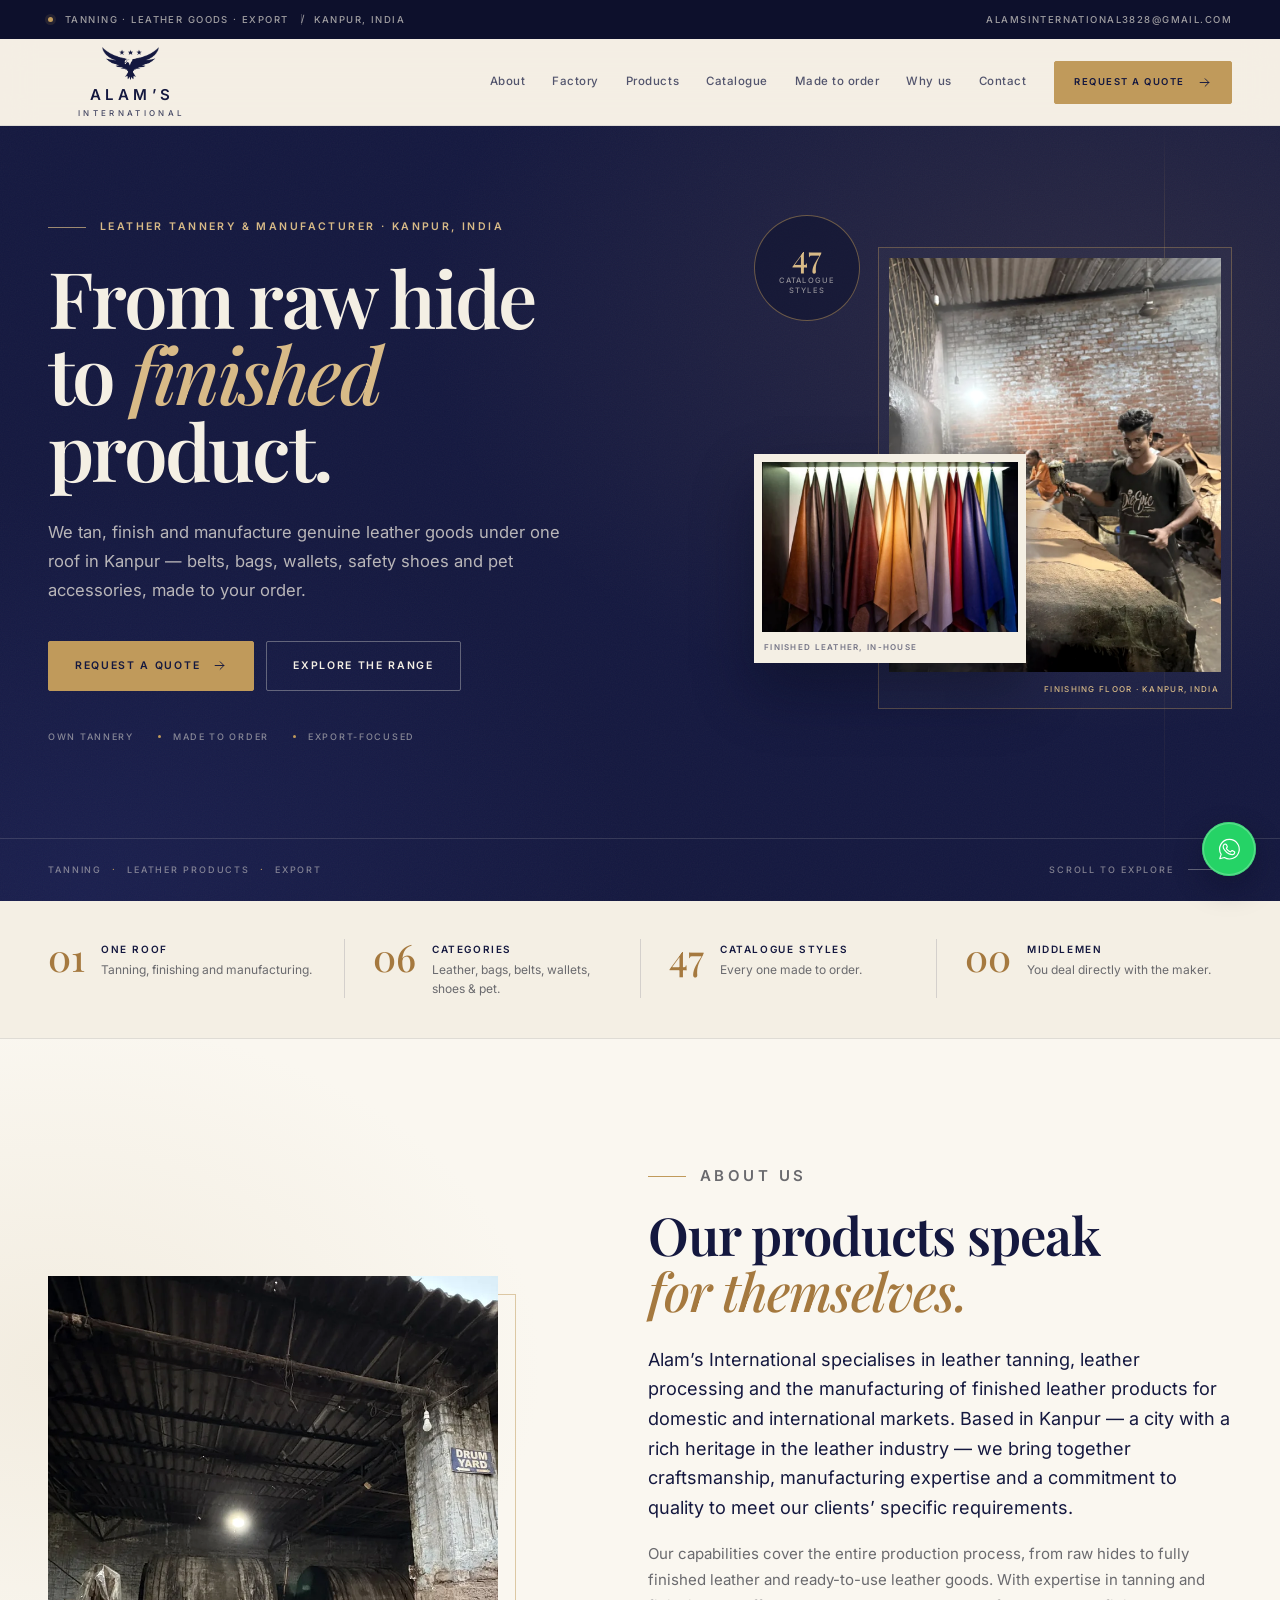
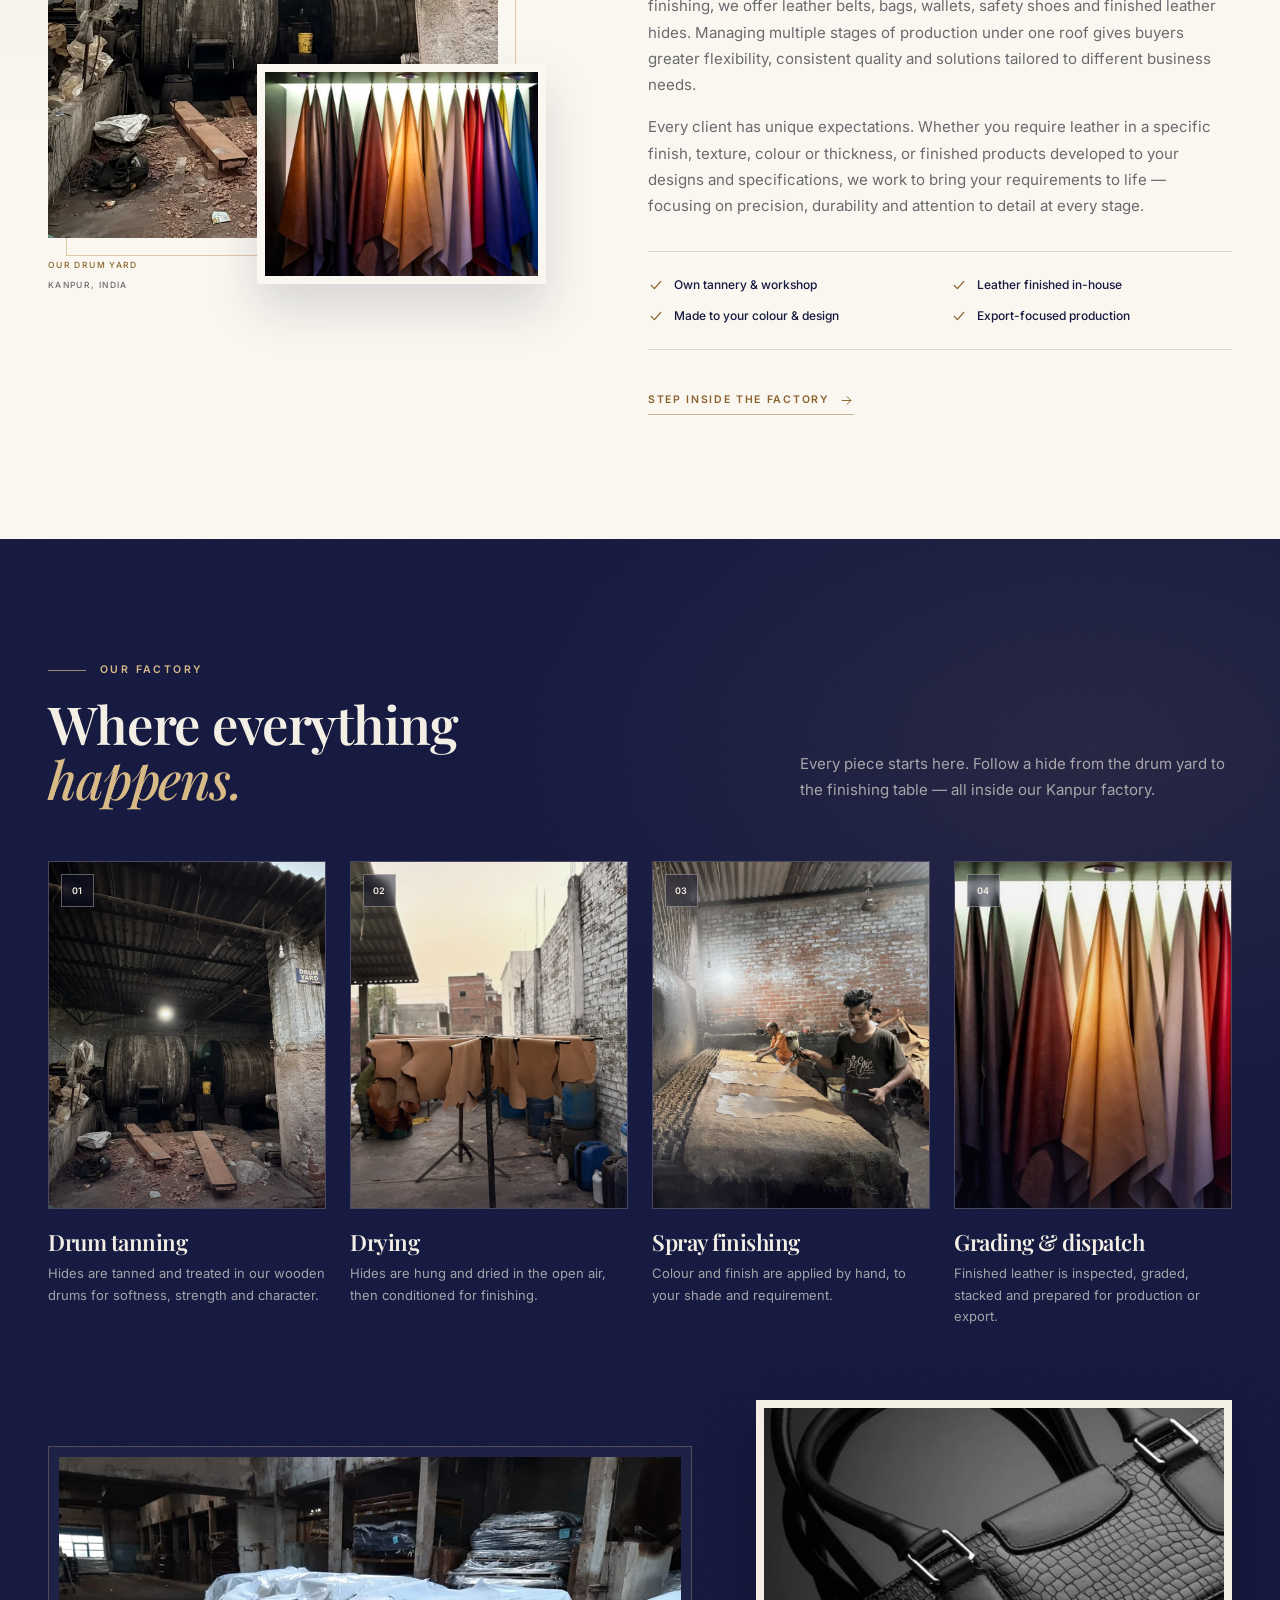
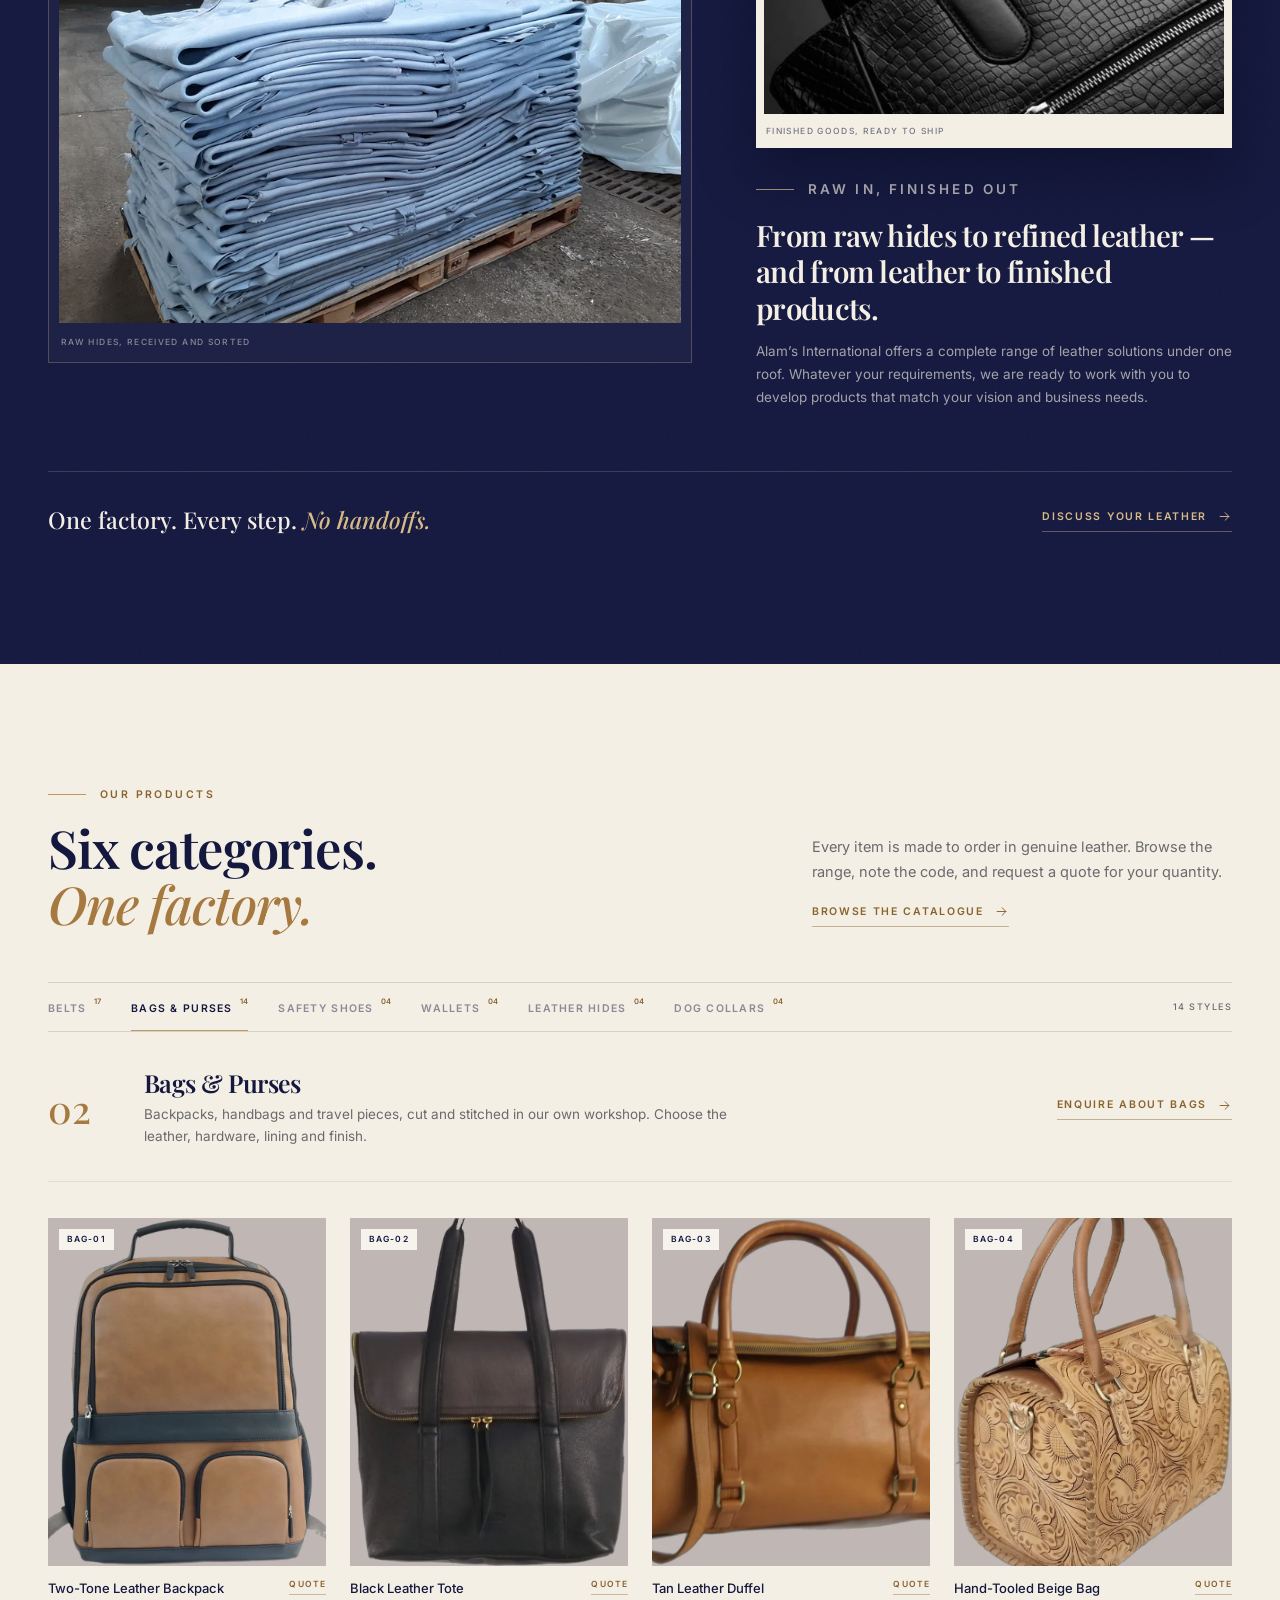
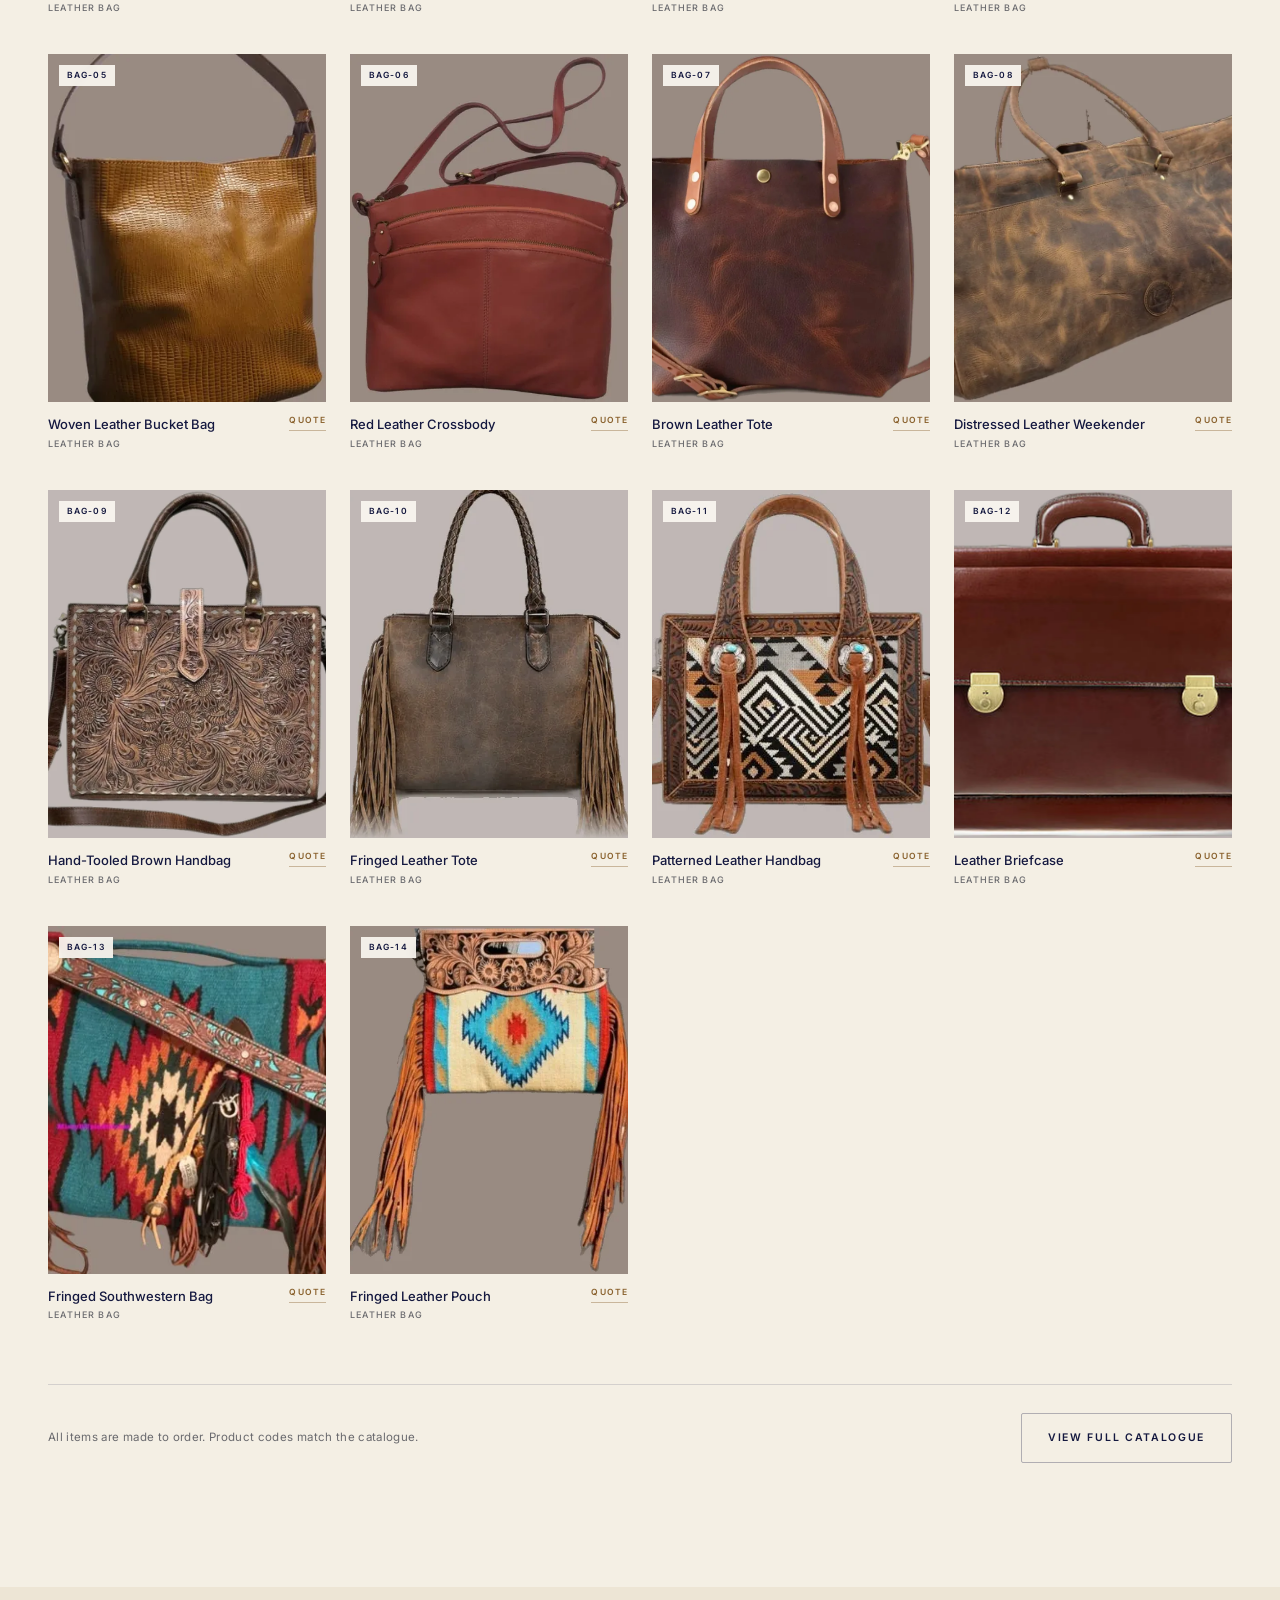
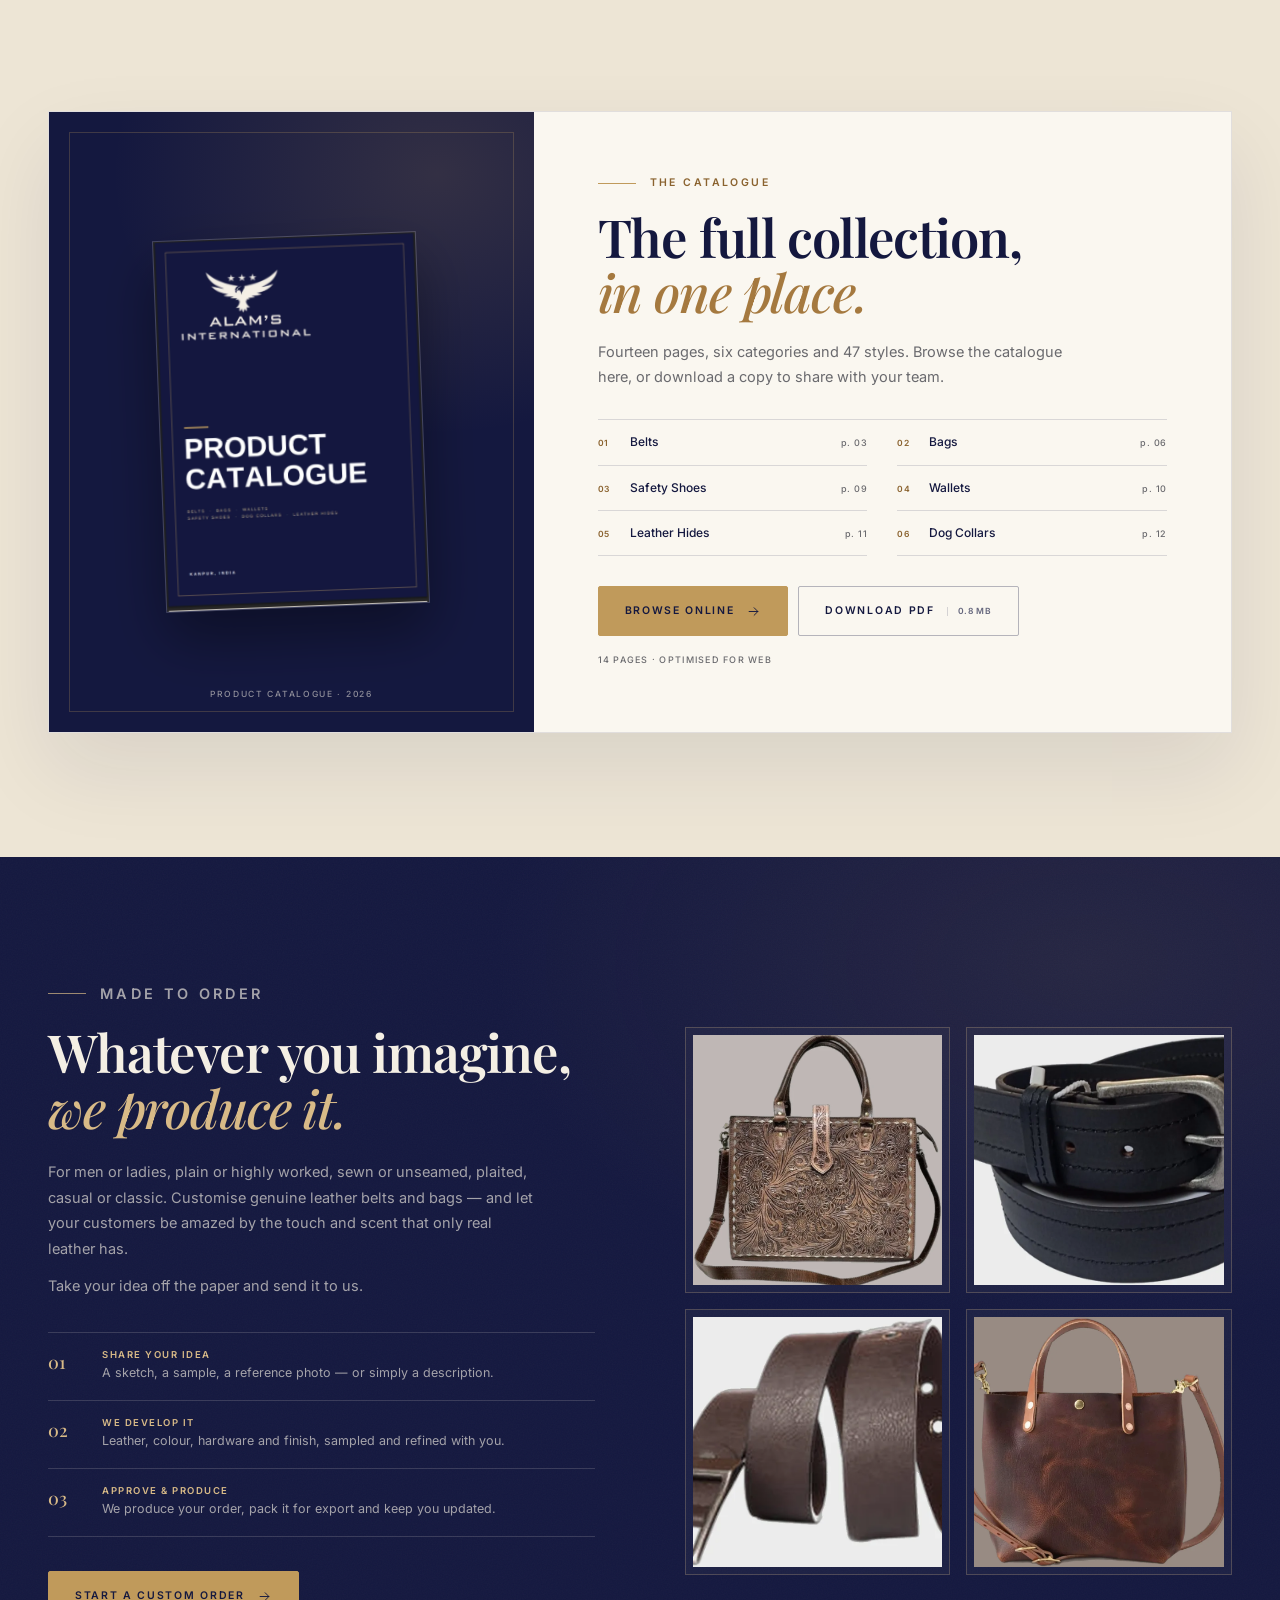
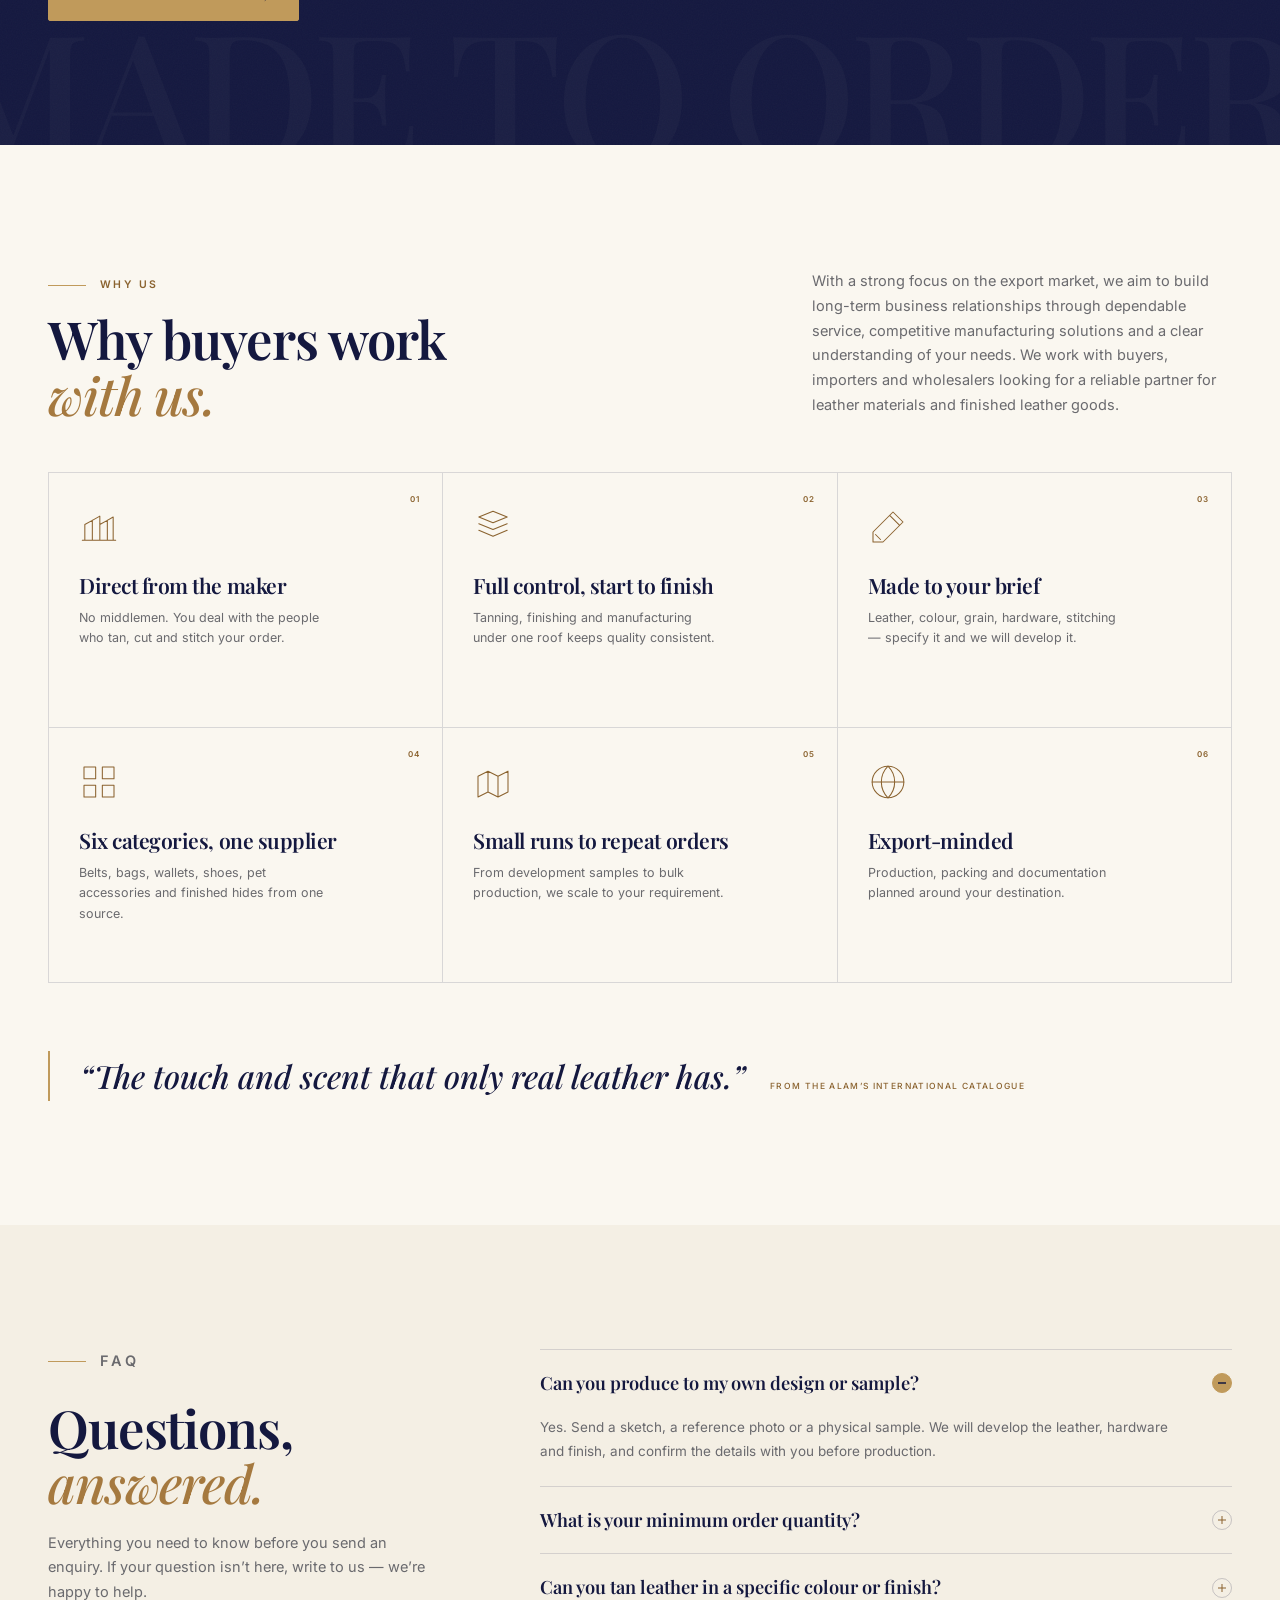
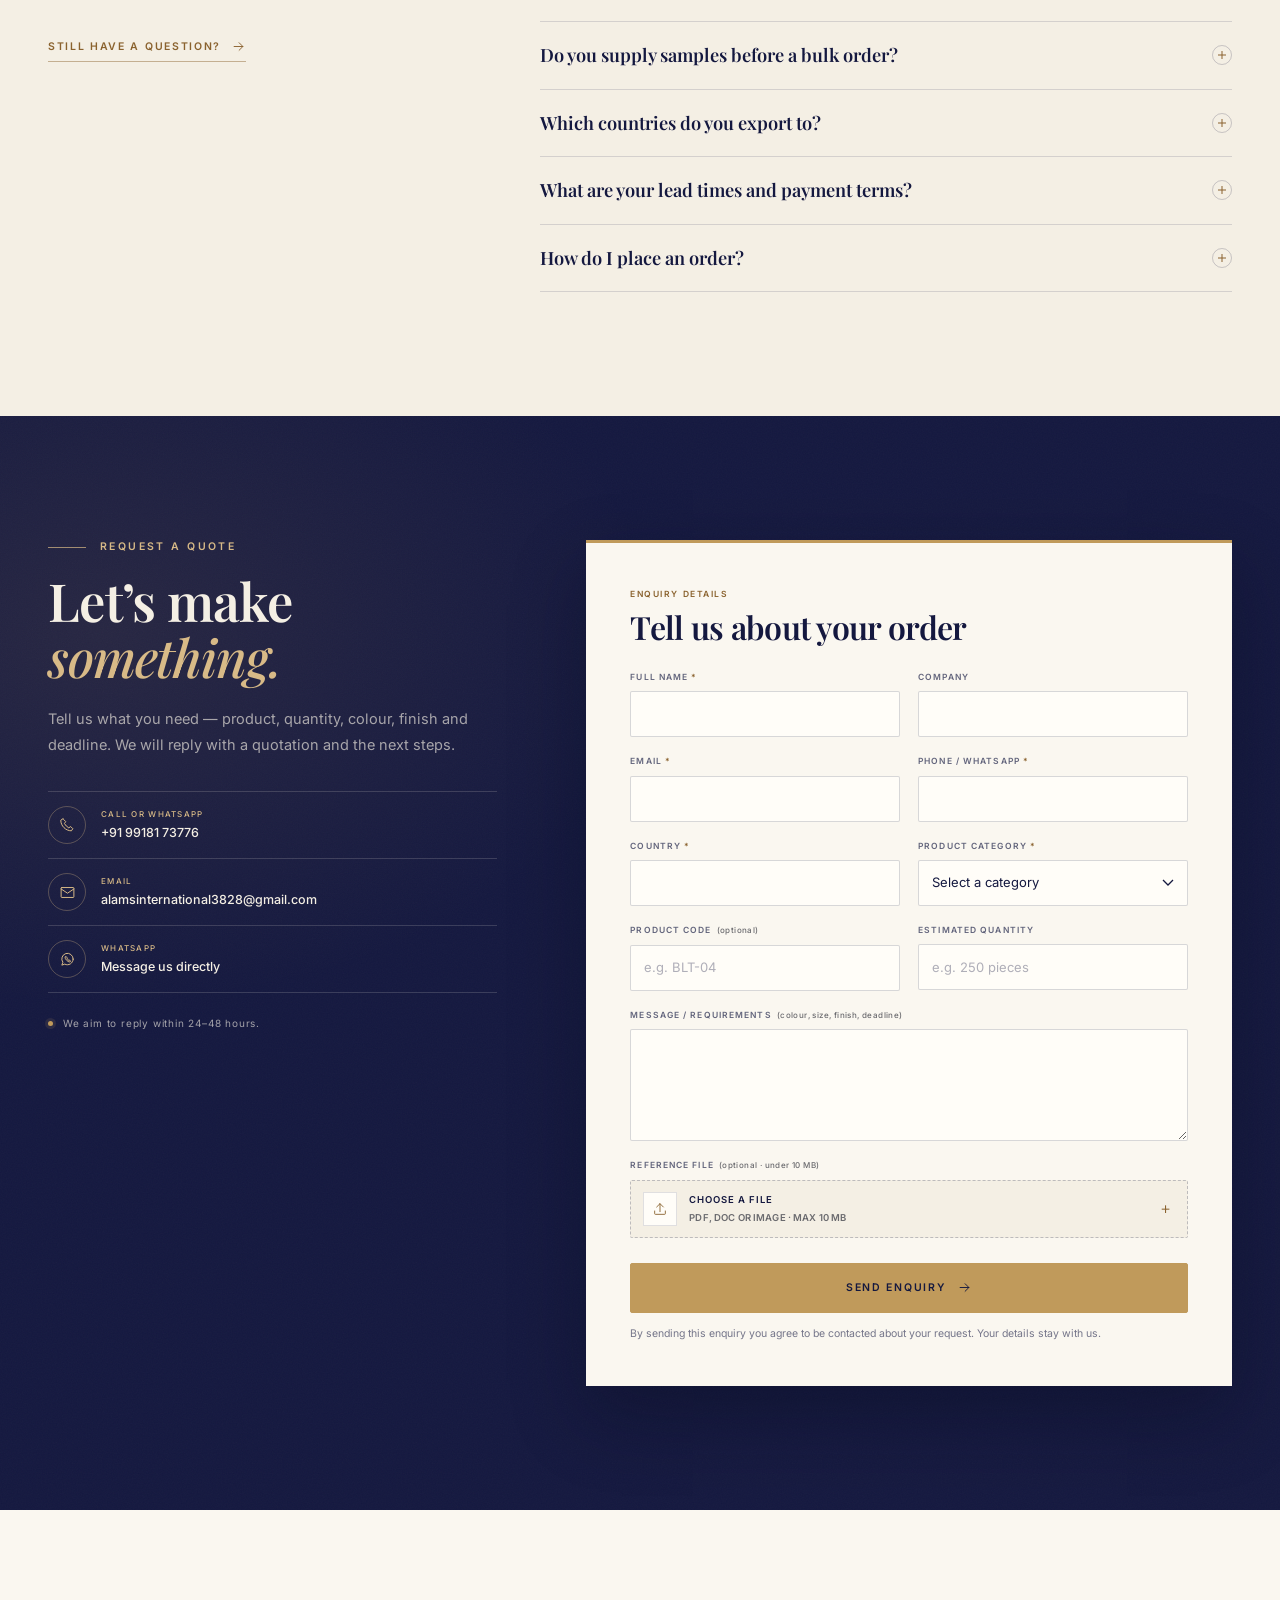
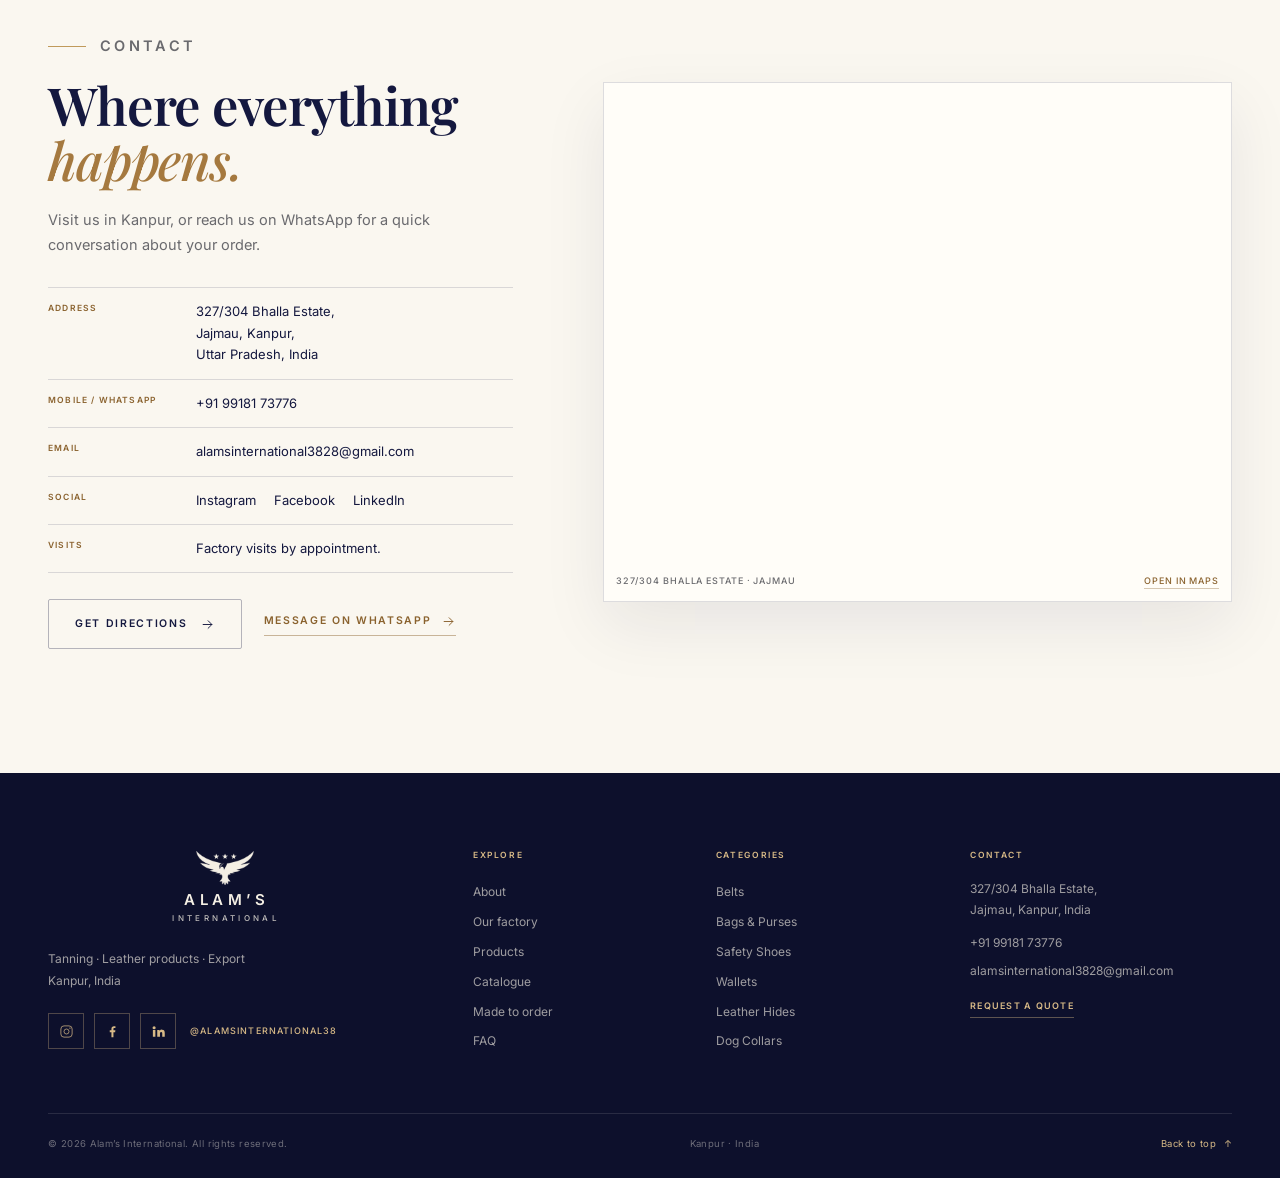
==== commit c7f07852: "Public README, hide README from deploy, fix product dialog image src" ====
--- a/index.html
+++ b/index.html
@@ -901,7 +901,7 @@
         <span></span><span></span>
       </button>
       <div class="pd-media">
-        <img id="pd-image" src="" alt="">
+        <img id="pd-image" alt="">
         <span class="pd-code" id="pd-code"></span>
       </div>
       <div class="pd-body">
